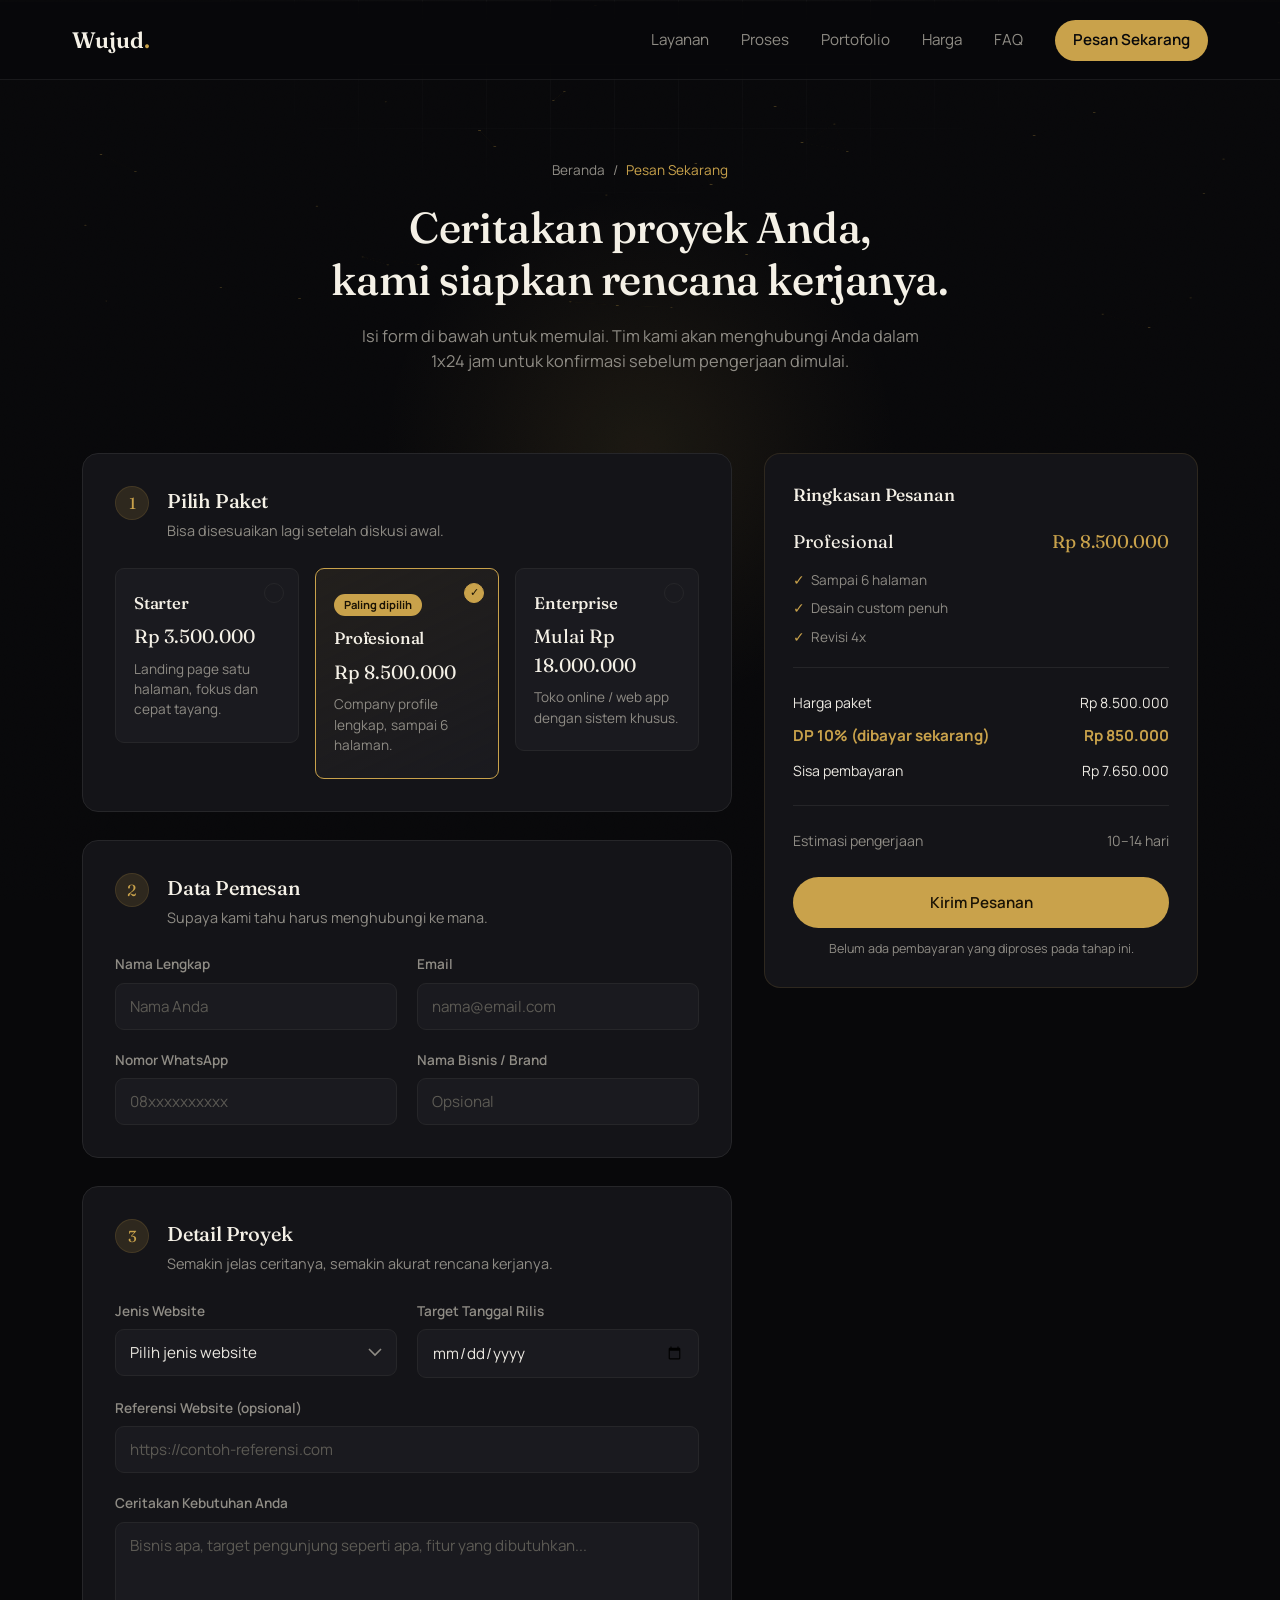
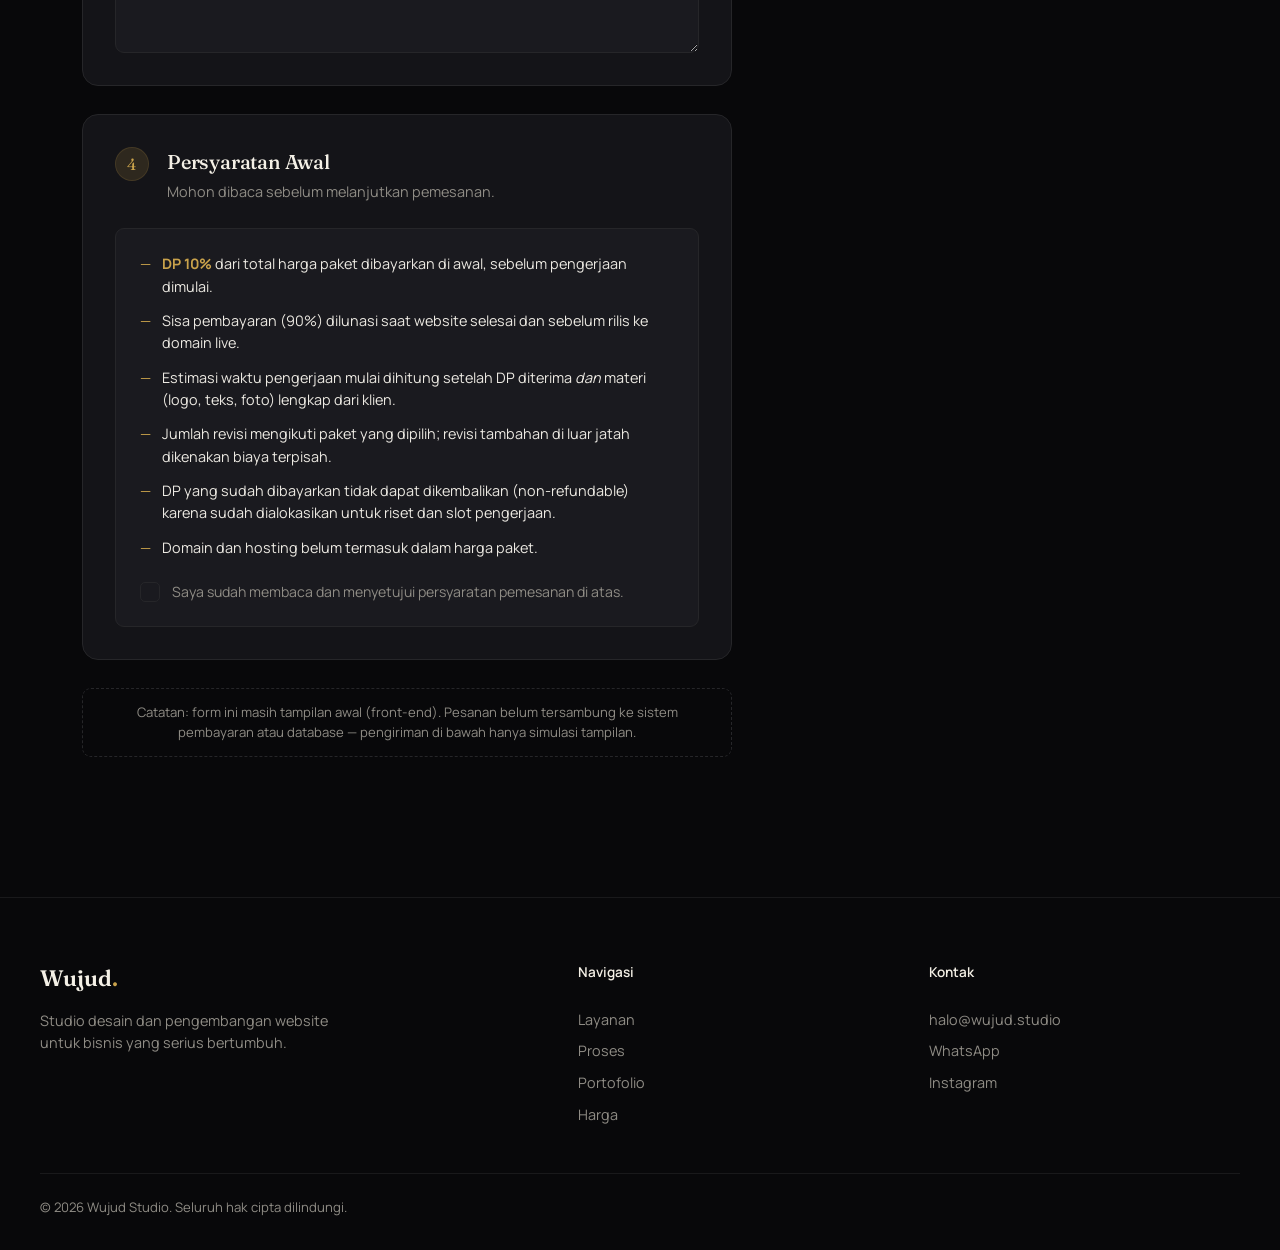
==== pesan.html @ db8a1443 "Add files via upload" ====
<!DOCTYPE html>
<html lang="id">
<head>
<meta charset="UTF-8">
<meta name="viewport" content="width=device-width, initial-scale=1.0">
<title>Pesan Sekarang — Wujud Studio</title>
<link rel="preconnect" href="https://fonts.googleapis.com">
<link rel="preconnect" href="https://fonts.gstatic.com" crossorigin>
<link href="https://fonts.googleapis.com/css2?family=Fraunces:opsz,wght@9..144,400;9..144,500;9..144,600;9..144,700&family=Manrope:wght@400;500;600;700;800&display=swap" rel="stylesheet">
<link rel="stylesheet" href="style2.css">
</head>
<body>

<canvas id="bgCanvas"></canvas>
<div class="cursor-glow" id="cursorGlow"></div>
<div class="noise-overlay"></div>
<div class="scroll-progress"><span id="scrollProgress"></span></div>

<header class="nav" id="nav">
  <div class="nav-inner">
    <a href="index.html" class="logo">Wujud<span class="logo-dot">.</span></a>
    <nav class="nav-links" id="navLinks">
      <a href="index.html#layanan">Layanan</a>
      <a href="index.html#proses">Proses</a>
      <a href="index.html#portofolio">Portofolio</a>
      <a href="index.html#harga">Harga</a>
      <a href="index.html#faq">FAQ</a>
      <a href="pesan.html" class="nav-cta">Pesan Sekarang</a>
    </nav>
    <button class="burger" id="burger" aria-label="Buka menu">
      <span></span><span></span><span></span>
    </button>
  </div>
</header>

<main id="top">

  <section class="order-hero">
    <div class="grid-overlay"></div>
    <div class="breadcrumb" data-reveal>
      <a href="index.html">Beranda</a><span>/</span><span>Pesan Sekarang</span>
    </div>
    <h1 class="order-title" data-reveal>Ceritakan proyek Anda,<br>kami siapkan rencana kerjanya.</h1>
    <p class="order-sub" data-reveal>Isi form di bawah untuk memulai. Tim kami akan menghubungi Anda dalam 1x24 jam untuk konfirmasi sebelum pengerjaan dimulai.</p>
  </section>

  <section class="order-section">
    <form class="order-layout" id="orderForm" novalidate>

      <div class="order-main">

        <!-- PILIH PAKET -->
        <div class="form-block" data-reveal>
          <div class="form-block-head">
            <span class="form-step">1</span>
            <div>
              <h2>Pilih Paket</h2>
              <p>Bisa disesuaikan lagi setelah diskusi awal.</p>
            </div>
          </div>

          <div class="package-select">
            <label class="package-option">
              <input type="radio" name="package" value="starter">
              <div class="package-card">
                <span class="package-check">✓</span>
                <h3>Starter</h3>
                <p class="package-price">Rp 3.500.000</p>
                <p class="package-desc">Landing page satu halaman, fokus dan cepat tayang.</p>
              </div>
            </label>

            <label class="package-option">
              <input type="radio" name="package" value="profesional" checked>
              <div class="package-card">
                <span class="package-badge">Paling dipilih</span>
                <span class="package-check">✓</span>
                <h3>Profesional</h3>
                <p class="package-price">Rp 8.500.000</p>
                <p class="package-desc">Company profile lengkap, sampai 6 halaman.</p>
              </div>
            </label>

            <label class="package-option">
              <input type="radio" name="package" value="enterprise">
              <div class="package-card">
                <span class="package-check">✓</span>
                <h3>Enterprise</h3>
                <p class="package-price">Mulai Rp 18.000.000</p>
                <p class="package-desc">Toko online / web app dengan sistem khusus.</p>
              </div>
            </label>
          </div>
        </div>

        <!-- DATA PEMESAN -->
        <div class="form-block" data-reveal>
          <div class="form-block-head">
            <span class="form-step">2</span>
            <div>
              <h2>Data Pemesan</h2>
              <p>Supaya kami tahu harus menghubungi ke mana.</p>
            </div>
          </div>

          <div class="field-grid">
            <div class="field">
              <label for="fullName">Nama Lengkap</label>
              <input type="text" id="fullName" name="fullName" placeholder="Nama Anda" required>
            </div>
            <div class="field">
              <label for="email">Email</label>
              <input type="email" id="email" name="email" placeholder="nama@email.com" required>
            </div>
            <div class="field">
              <label for="whatsapp">Nomor WhatsApp</label>
              <input type="tel" id="whatsapp" name="whatsapp" placeholder="08xxxxxxxxxx" required>
            </div>
            <div class="field">
              <label for="brand">Nama Bisnis / Brand</label>
              <input type="text" id="brand" name="brand" placeholder="Opsional">
            </div>
          </div>
        </div>

        <!-- DETAIL PROYEK -->
        <div class="form-block" data-reveal>
          <div class="form-block-head">
            <span class="form-step">3</span>
            <div>
              <h2>Detail Proyek</h2>
              <p>Semakin jelas ceritanya, semakin akurat rencana kerjanya.</p>
            </div>
          </div>

          <div class="field-grid">
            <div class="field">
              <label for="websiteType">Jenis Website</label>
              <select id="websiteType" name="websiteType" required>
                <option value="" disabled selected>Pilih jenis website</option>
                <option value="landing">Landing Page</option>
                <option value="company">Company Profile</option>
                <option value="ecommerce">Toko Online</option>
                <option value="webapp">Web App Custom</option>
              </select>
            </div>
            <div class="field">
              <label for="targetDate">Target Tanggal Rilis</label>
              <input type="date" id="targetDate" name="targetDate">
            </div>
            <div class="field field-full">
              <label for="reference">Referensi Website (opsional)</label>
              <input type="url" id="reference" name="reference" placeholder="https://contoh-referensi.com">
            </div>
            <div class="field field-full">
              <label for="description">Ceritakan Kebutuhan Anda</label>
              <textarea id="description" name="description" rows="5" placeholder="Bisnis apa, target pengunjung seperti apa, fitur yang dibutuhkan..." required></textarea>
            </div>
          </div>
        </div>

        <!-- PERSYARATAN AWAL -->
        <div class="form-block" data-reveal>
          <div class="form-block-head">
            <span class="form-step">4</span>
            <div>
              <h2>Persyaratan Awal</h2>
              <p>Mohon dibaca sebelum melanjutkan pemesanan.</p>
            </div>
          </div>

          <div class="terms-box">
            <ul class="terms-list">
              <li><strong>DP 10%</strong> dari total harga paket dibayarkan di awal, sebelum pengerjaan dimulai.</li>
              <li>Sisa pembayaran (90%) dilunasi saat website selesai dan sebelum rilis ke domain live.</li>
              <li>Estimasi waktu pengerjaan mulai dihitung setelah DP diterima <em>dan</em> materi (logo, teks, foto) lengkap dari klien.</li>
              <li>Jumlah revisi mengikuti paket yang dipilih; revisi tambahan di luar jatah dikenakan biaya terpisah.</li>
              <li>DP yang sudah dibayarkan tidak dapat dikembalikan (non-refundable) karena sudah dialokasikan untuk riset dan slot pengerjaan.</li>
              <li>Domain dan hosting belum termasuk dalam harga paket.</li>
            </ul>

            <label class="checkbox-row">
              <input type="checkbox" id="agreeTerms" name="agreeTerms" required>
              <span class="checkbox-box"><span class="checkbox-mark">✓</span></span>
              <span>Saya sudah membaca dan menyetujui persyaratan pemesanan di atas.</span>
            </label>
          </div>
        </div>

        <p class="form-disclaimer">Catatan: form ini masih tampilan awal (front-end). Pesanan belum tersambung ke sistem pembayaran atau database — pengiriman di bawah hanya simulasi tampilan.</p>

      </div>

      <!-- RINGKASAN PESANAN -->
      <aside class="order-summary" data-reveal>
        <div class="summary-card">
          <h3>Ringkasan Pesanan</h3>

          <div class="summary-package">
            <span class="summary-package-name" id="summaryName">Profesional</span>
            <span class="summary-package-price" id="summaryPrice">Rp 8.500.000</span>
          </div>

          <ul class="summary-includes" id="summaryIncludes">
            <li>Sampai 6 halaman</li>
            <li>Desain custom penuh</li>
            <li>Revisi 4x</li>
          </ul>

          <div class="summary-divider"></div>

          <div class="summary-row">
            <span>Harga paket</span>
            <span id="summaryBase">Rp 8.500.000</span>
          </div>
          <div class="summary-row highlight">
            <span>DP 10% (dibayar sekarang)</span>
            <span id="summaryDP">Rp 850.000</span>
          </div>
          <div class="summary-row">
            <span>Sisa pembayaran</span>
            <span id="summaryRemaining">Rp 7.650.000</span>
          </div>

          <div class="summary-divider"></div>

          <div class="summary-row muted">
            <span>Estimasi pengerjaan</span>
            <span id="summaryDays">10–14 hari</span>
          </div>

          <button type="submit" class="btn btn-glow btn-block" data-magnetic>
            <span class="btn-shine"></span>
            <span class="btn-label">Kirim Pesanan</span>
          </button>
          <p class="summary-note">Belum ada pembayaran yang diproses pada tahap ini.</p>
        </div>
      </aside>

    </form>

    <!-- KONFIRMASI (muncul setelah submit, front-end only) -->
    <div class="confirmation-panel" id="confirmationPanel" hidden>
      <div class="confirmation-icon">✓</div>
      <h2>Pesanan Tercatat (Simulasi)</h2>
      <p>Terima kasih, <span id="confName">-</span>. Detail pesanan paket <strong id="confPackage">-</strong> dengan DP <strong id="confDP">-</strong> sudah tampil sesuai isian Anda.</p>
      <p class="confirmation-disclaimer">Ini baru tampilan front-end — belum ada data yang benar-benar tersimpan atau pembayaran yang diproses. Langkah berikutnya adalah menyambungkan form ini ke sistem pembayaran dan database.</p>
      <button type="button" class="btn btn-ghost" id="resetOrder">Isi Pesanan Lain</button>
    </div>
  </section>

</main>

<footer class="footer">
  <div class="footer-inner">
    <div class="footer-brand">
      <a href="index.html" class="logo">Wujud<span class="logo-dot">.</span></a>
      <p>Studio desain dan pengembangan website untuk bisnis yang serius bertumbuh.</p>
    </div>
    <div class="footer-col">
      <h4>Navigasi</h4>
      <a href="index.html#layanan">Layanan</a>
      <a href="index.html#proses">Proses</a>
      <a href="index.html#portofolio">Portofolio</a>
      <a href="index.html#harga">Harga</a>
    </div>
    <div class="footer-col">
      <h4>Kontak</h4>
      <a href="mailto:halo@wujud.studio">halo@wujud.studio</a>
      <a href="https://wa.me/6281234567890">WhatsApp</a>
      <a href="#">Instagram</a>
    </div>
  </div>
  <div class="footer-bottom">
    <p>© 2026 Wujud Studio. Seluruh hak cipta dilindungi.</p>
  </div>
</footer>

<script src="script.js"></script>
</body>
</html>
---- style2.css ----
/* ===== TOKENS ===== */
:root{
  --bg: #08080a;
  --bg-alt: #0d0d10;
  --surface: #141418;
  --surface-2: #1a1a1f;
  --border: #262629;
  --border-soft: rgba(255,255,255,0.07);
  --text: #ece9e2;
  --text-muted: #8f8c85;
  --brass: #c9a24b;
  --brass-light: #f4e2b8;
  --brass-soft: rgba(201,162,75,0.14);
  --brass-glow: rgba(201,162,75,0.45);
  --ivory: #f4f0e6;
  --font-display: "Fraunces", serif;
  --font-body: "Manrope", sans-serif;
  --radius: 16px;
  --radius-sm: 9px;
  --ease: cubic-bezier(.22,1,.36,1);
}

*{box-sizing:border-box; margin:0; padding:0;}
html{scroll-behavior:smooth;}

body{
  background:var(--bg);
  color:var(--text);
  font-family:var(--font-body);
  line-height:1.5;
  -webkit-font-smoothing:antialiased;
  overflow-x:hidden;
  cursor:default;
}

@media (prefers-reduced-motion: reduce){
  html{scroll-behavior:auto;}
  *{animation-duration:0.01ms !important; animation-iteration-count:1 !important; transition-duration:0.01ms !important;}
}

a{color:inherit; text-decoration:none;}
ul{list-style:none;}
img{max-width:100%; display:block;}
button{font-family:inherit; background:none; border:none; color:inherit; cursor:pointer;}

/* ===== BACKGROUND LAYERS ===== */
#bgCanvas{
  position:fixed; inset:0; z-index:0; width:100%; height:100%; opacity:0.55;
}
.cursor-glow{
  position:fixed; top:0; left:0; width:520px; height:520px; z-index:1;
  border-radius:50%; pointer-events:none; will-change:transform;
  background:radial-gradient(circle, rgba(201,162,75,0.10) 0%, rgba(201,162,75,0.03) 45%, transparent 70%);
  transform:translate(-50%,-50%);
  mix-blend-mode:screen;
}
@media (hover:none){ .cursor-glow{display:none;} }

.noise-overlay{
  position:fixed; inset:0; pointer-events:none; z-index:2;
  background-image:url("data:image/svg+xml,%3Csvg xmlns='http://www.w3.org/2000/svg' width='120' height='120'%3E%3Cfilter id='n'%3E%3CfeTurbulence type='fractalNoise' baseFrequency='0.9' numOctaves='2' stitchTiles='stitch'/%3E%3C/filter%3E%3Crect width='100%25' height='100%25' filter='url(%23n)' opacity='0.035'/%3E%3C/svg%3E");
  mix-blend-mode:overlay;
}

.scroll-progress{
  position:fixed; top:0; left:0; right:0; height:2px; z-index:200; background:transparent;
}
.scroll-progress span{
  display:block; height:100%; width:0%;
  background:linear-gradient(90deg, var(--brass), var(--brass-light));
  transition:width .08s linear;
}

section{position:relative; z-index:3;}
h1,h2,h3{font-family:var(--font-display); font-weight:500; letter-spacing:-0.01em; color:var(--ivory);}
:focus-visible{outline:2px solid var(--brass); outline-offset:3px;}

.eyebrow{
  display:inline-block; font-size:0.82rem; color:var(--brass); font-weight:600;
  margin-bottom:14px; position:relative; padding-left:20px;
}
.eyebrow::before{
  content:''; position:absolute; left:0; top:50%; transform:translateY(-50%);
  width:12px; height:1px; background:var(--brass);
}

/* ===== NAV ===== */
.nav{
  position:fixed; top:2px; left:0; right:0; z-index:100;
  background:rgba(8,8,10,0.7);
  backdrop-filter:blur(16px);
  border-bottom:1px solid var(--border-soft);
  transition:box-shadow .3s var(--ease);
}
.nav-inner{
  max-width:1200px; margin:0 auto; padding:18px 32px;
  display:flex; align-items:center; justify-content:space-between;
}
.logo{font-family:var(--font-display); font-size:1.4rem; color:var(--ivory); font-weight:600;}
.logo-dot{color:var(--brass);}
.nav-links{display:flex; align-items:center; gap:32px; font-size:0.95rem;}
.nav-links a{color:var(--text-muted); transition:color .2s var(--ease); position:relative;}
.nav-links a:not(.nav-cta)::after{
  content:''; position:absolute; left:0; bottom:-4px; width:0; height:1px; background:var(--brass);
  transition:width .25s var(--ease);
}
.nav-links a:not(.nav-cta):hover::after{width:100%;}
.nav-links a:hover{color:var(--ivory);}
.nav-cta{
  color:var(--bg) !important; background:var(--brass); padding:9px 18px; border-radius:100px; font-weight:600;
  transition:transform .2s var(--ease), background .2s;
}
.nav-cta:hover{background:var(--ivory) !important; transform:translateY(-2px);}
.burger{display:none; flex-direction:column; gap:5px; padding:6px;}
.burger span{width:22px; height:2px; background:var(--ivory); border-radius:2px; transition:.25s var(--ease);}
.burger.is-open span:nth-child(1){transform:translateY(7px) rotate(45deg);}
.burger.is-open span:nth-child(2){opacity:0;}
.burger.is-open span:nth-child(3){transform:translateY(-7px) rotate(-45deg);}

/* ===== HERO ===== */
.hero{padding:172px 32px 100px; max-width:1280px; margin:0 auto; overflow:hidden;}
.aurora{
  position:absolute; border-radius:50%; filter:blur(90px); z-index:-1; pointer-events:none;
  animation:drift 18s ease-in-out infinite;
}
.aurora-1{
  width:460px; height:460px; background:radial-gradient(circle, rgba(201,162,75,0.22), transparent 70%);
  top:-140px; left:-80px;
}
.aurora-2{
  width:380px; height:380px; background:radial-gradient(circle, rgba(201,162,75,0.12), transparent 70%);
  top:60px; right:-100px; animation-delay:-9s;
}
@keyframes drift{
  0%,100%{transform:translate(0,0) scale(1);}
  50%{transform:translate(30px,-20px) scale(1.08);}
}
.grid-overlay{
  position:absolute; inset:0; z-index:-1; opacity:0.35;
  background-image:
    linear-gradient(to right, var(--border-soft) 1px, transparent 1px),
    linear-gradient(to bottom, var(--border-soft) 1px, transparent 1px);
  background-size:64px 64px;
  mask-image:radial-gradient(ellipse 70% 60% at 50% 0%, black 40%, transparent 90%);
}

.hero-grid{display:grid; grid-template-columns:1.05fr 0.95fr; gap:64px; align-items:center;}
[data-reveal]{opacity:0; transform:translateY(18px); animation:reveal .8s var(--ease) forwards;}
.hero-copy[data-reveal]{animation-delay:.05s;}
.hero-visual[data-reveal]{animation-delay:.25s;}
@keyframes reveal{to{opacity:1; transform:translateY(0);}}

.hero-kicker{
  display:inline-flex; align-items:center; gap:9px;
  color:var(--brass); font-size:0.9rem; font-weight:600; margin-bottom:22px;
  border:1px solid var(--brass-soft); background:var(--brass-soft);
  padding:7px 14px 7px 12px; border-radius:100px;
}
.pulse-dot{
  width:7px; height:7px; border-radius:50%; background:var(--brass); position:relative;
}
.pulse-dot::after{
  content:''; position:absolute; inset:-4px; border-radius:50%; border:1px solid var(--brass);
  animation:pulse 2s ease-out infinite;
}
@keyframes pulse{0%{transform:scale(0.6); opacity:1;} 100%{transform:scale(1.8); opacity:0;}}

.hero-title{font-size:clamp(2.3rem, 4.2vw, 3.7rem); line-height:1.12; max-width:14ch; margin-bottom:24px;}
.hero-sub{color:var(--text-muted); font-size:1.08rem; max-width:46ch; margin-bottom:36px;}
.hero-actions{display:flex; gap:16px; margin-bottom:56px; flex-wrap:wrap;}

.hero-stats{display:flex; gap:40px; flex-wrap:wrap;}
.stat{display:flex; flex-direction:column; gap:4px;}
.stat-num, .stat-num-decimal{font-family:var(--font-display); font-size:1.6rem; color:var(--ivory);}
.stat-suffix{font-family:var(--font-display); font-size:1.6rem; color:var(--ivory);}
.stat-label{font-size:0.85rem; color:var(--text-muted);}

/* ---- Buttons ---- */
.btn{
  display:inline-flex; align-items:center; justify-content:center; gap:8px;
  padding:14px 28px; border-radius:100px; font-weight:600; font-size:0.95rem;
  cursor:pointer; transition:transform .25s var(--ease), box-shadow .25s var(--ease);
  border:1px solid transparent; position:relative; overflow:hidden;
}
.btn-lg{padding:16px 34px; font-size:1rem;}

.btn-glow{color:#1a1305; background:var(--brass); isolation:isolate;}
.btn-glow::before{
  content:''; position:absolute; inset:-2px; z-index:-1; border-radius:inherit;
  background:conic-gradient(from 0deg, var(--brass), var(--brass-light), var(--brass), var(--brass-light), var(--brass));
  opacity:0; transition:opacity .3s var(--ease);
  animation:spin 3.5s linear infinite; animation-play-state:paused;
}
.btn-glow:hover{transform:translateY(-2px); box-shadow:0 14px 34px -8px var(--brass-glow);}
.btn-glow:hover::before{opacity:1; animation-play-state:running;}
@keyframes spin{to{transform:rotate(360deg);}}

.btn-shine{
  position:absolute; top:0; left:-60%; width:40%; height:100%;
  background:linear-gradient(115deg, transparent, rgba(255,255,255,0.55), transparent);
  transform:skewX(-20deg); transition:left .6s var(--ease);
}
.btn-glow:hover .btn-shine{left:130%;}
.btn-label{position:relative;}

.btn-ghost{color:var(--ivory); border-color:var(--border); background:rgba(255,255,255,0.02);}
.btn-ghost:hover{border-color:var(--brass); color:var(--brass); transform:translateY(-2px);}

.btn-outline{color:var(--ivory); border-color:var(--border); width:100%; margin-top:8px;}
.btn-outline:hover{border-color:var(--brass); color:var(--brass);}

/* ---- Hero visual ---- */
.hero-visual{position:relative; display:flex; justify-content:center; align-items:center; perspective:1200px;}
.browser-mock{
  width:100%; max-width:460px; background:var(--surface); border:1px solid var(--border);
  border-radius:var(--radius); overflow:hidden; position:relative;
  box-shadow:0 40px 80px -30px rgba(0,0,0,0.75);
  animation:float 6s ease-in-out infinite;
  transform-style:preserve-3d; transition:transform .15s ease-out;
}
.browser-glow{
  position:absolute; inset:-1px; z-index:-1; border-radius:inherit; opacity:0.6;
  background:linear-gradient(135deg, var(--brass-soft), transparent 40%, transparent 60%, var(--brass-soft));
}
@keyframes float{
  0%,100%{transform:translateY(0px) rotate(-1deg);}
  50%{transform:translateY(-14px) rotate(0.5deg);}
}
.browser-bar{display:flex; gap:6px; padding:12px 14px; border-bottom:1px solid var(--border);}
.browser-bar .dot{width:8px; height:8px; border-radius:50%; background:var(--border);}
.browser-body{padding:22px;}
.mock-nav{display:flex; justify-content:space-between; align-items:center; margin-bottom:26px;}
.mock-logo{width:32px; height:8px; border-radius:4px; background:var(--brass); opacity:0.7;}
.mock-menu{display:flex; gap:6px;}
.mock-menu span{width:14px; height:6px; border-radius:3px; background:var(--border);}
.mock-hero{margin-bottom:24px;}
.mock-line{height:10px; border-radius:4px; background:var(--surface-2); margin-bottom:10px;}
.mock-line.long{width:90%;}
.mock-line.short{width:55%; margin-bottom:18px;}
.mock-btn{width:100px; height:26px; border-radius:100px; background:var(--brass); opacity:0.85;}
.mock-cards{display:flex; gap:10px;}
.mock-card{flex:1; height:64px; border-radius:8px; background:var(--surface-2); border:1px solid var(--border);}

.floating-tag{
  position:absolute; background:var(--surface); border:1px solid var(--border);
  padding:9px 16px; border-radius:100px; font-size:0.82rem; color:var(--ivory);
  box-shadow:0 12px 24px -8px rgba(0,0,0,0.6);
  animation:float 6s ease-in-out infinite;
}
.tag-1{top:8%; right:-4%; animation-delay:-2s;}
.tag-2{bottom:10%; left:-6%; animation-delay:-4s;}

/* ===== MARQUEE TRUST ===== */
.trust{padding:40px 0; border-top:1px solid var(--border-soft); border-bottom:1px solid var(--border-soft); overflow:hidden;}
.trust-label{text-align:center; color:var(--text-muted); font-size:0.85rem; margin-bottom:22px;}
.marquee{
  width:100%; mask-image:linear-gradient(to right, transparent, black 10%, black 90%, transparent);
}
.marquee-track{
  display:flex; gap:56px; width:max-content; animation:scroll-left 26s linear infinite;
}
.marquee-track span{
  font-family:var(--font-display); color:var(--text-muted); font-size:1.15rem; white-space:nowrap;
}
@keyframes scroll-left{
  from{transform:translateX(0);}
  to{transform:translateX(-50%);}
}

/* ===== SECTION HEAD ===== */
.section-head{max-width:640px; margin:0 auto 56px; text-align:center;}
.section-head h2{font-size:clamp(1.7rem, 3vw, 2.3rem); line-height:1.25; margin-bottom:14px;}
.section-head p{color:var(--text-muted); font-size:1.02rem;}

/* ===== SERVICES ===== */
.services{padding:120px 32px; max-width:1200px; margin:0 auto;}
.service-grid{display:grid; grid-template-columns:repeat(4, 1fr); gap:20px; perspective:1000px;}
.service-card{
  position:relative; overflow:hidden; background:var(--surface); border:1px solid var(--border);
  border-radius:var(--radius); padding:28px 24px;
  transition:transform .25s ease-out, border-color .3s var(--ease);
  transform-style:preserve-3d; will-change:transform;
}
.card-border{
  position:absolute; inset:0; border-radius:inherit; padding:1px; opacity:0; pointer-events:none;
  background:linear-gradient(135deg, var(--brass), transparent 40%);
  -webkit-mask:linear-gradient(#000 0 0) content-box, linear-gradient(#000 0 0);
  -webkit-mask-composite:xor; mask-composite:exclude;
  transition:opacity .3s var(--ease);
}
.service-card:hover .card-border{opacity:1;}
.service-card::before{
  content:''; position:absolute; inset:0; opacity:0; transition:opacity .35s var(--ease);
  background:radial-gradient(240px circle at var(--x,50%) var(--y,0%), var(--brass-soft), transparent 70%);
  pointer-events:none;
}
.service-card:hover{border-color:var(--brass);}
.service-card:hover::before{opacity:1;}
.service-icon{
  width:44px; height:44px; border-radius:10px; background:var(--surface-2);
  display:flex; align-items:center; justify-content:center; color:var(--brass); margin-bottom:20px;
  transition:transform .3s var(--ease);
}
.service-card:hover .service-icon{transform:scale(1.08) rotate(-4deg);}
.service-icon svg{width:22px; height:22px;}
.service-card h3{font-size:1.15rem; margin-bottom:10px;}
.service-card p{color:var(--text-muted); font-size:0.92rem;}

/* ===== PROCESS ===== */
.process{padding:120px 32px; max-width:840px; margin:0 auto;}
.process-list{display:flex; flex-direction:column;}
.process-item{display:flex; gap:28px; padding:32px 0; border-top:1px solid var(--border-soft); transition:padding-left .3s var(--ease);}
.process-item:hover{padding-left:8px;}
.process-item:last-child{border-bottom:1px solid var(--border-soft);}
.process-num{font-family:var(--font-display); font-size:1.4rem; color:var(--brass); min-width:44px;}
.process-item h3{font-size:1.15rem; margin-bottom:8px;}
.process-item p{color:var(--text-muted); font-size:0.95rem; max-width:52ch;}

/* ===== PORTFOLIO ===== */
.portfolio{padding:120px 32px; max-width:1200px; margin:0 auto;}
.portfolio-grid{display:grid; grid-template-columns:repeat(3, 1fr); gap:20px; perspective:1000px;}
.portfolio-card{
  position:relative; height:340px; border-radius:var(--radius); overflow:hidden;
  border:1px solid var(--border); transform-style:preserve-3d; will-change:transform;
  transition:transform .25s ease-out, border-color .3s var(--ease);
}
.portfolio-card:hover{border-color:var(--brass);}
.pf-1{background:linear-gradient(155deg, #2b2418, #141418 70%);}
.pf-2{background:linear-gradient(155deg, #241c2b, #141418 70%);}
.pf-3{background:linear-gradient(155deg, #182420, #141418 70%);}
.pf-shine{
  position:absolute; inset:0; opacity:0; transition:opacity .4s var(--ease);
  background:radial-gradient(320px circle at var(--x,50%) var(--y,50%), rgba(255,255,255,0.08), transparent 60%);
}
.portfolio-card:hover .pf-shine{opacity:1;}
.pf-overlay{position:absolute; left:0; right:0; bottom:0; padding:24px; background:linear-gradient(to top, rgba(0,0,0,0.7), transparent);}
.pf-tag{display:inline-block; font-size:0.78rem; color:var(--brass); border:1px solid var(--brass); border-radius:100px; padding:4px 12px; margin-bottom:10px;}
.pf-overlay h3{font-size:1.3rem;}

/* ===== TESTIMONIAL CAROUSEL ===== */
.testimonial{padding:40px 32px 120px; max-width:760px; margin:0 auto;}
.testimonial-carousel{position:relative;}
.testimonial-track{position:relative; min-height:220px;}
.testimonial-card{
  position:absolute; inset:0; background:var(--surface); border:1px solid var(--border);
  border-radius:var(--radius); padding:44px; text-align:center;
  opacity:0; visibility:hidden; transform:translateY(10px);
  transition:opacity .5s var(--ease), transform .5s var(--ease), visibility 0s .5s;
}
.testimonial-card.is-active{
  position:relative; opacity:1; visibility:visible; transform:translateY(0);
  transition:opacity .5s var(--ease), transform .5s var(--ease);
}
.quote{font-family:var(--font-display); font-size:1.35rem; line-height:1.5; color:var(--ivory); margin-bottom:28px;}
.quote-author{display:flex; align-items:center; justify-content:center; gap:14px;}
.avatar{width:42px; height:42px; border-radius:50%;}
.author-name{font-weight:600; font-size:0.95rem;}
.author-role{color:var(--text-muted); font-size:0.85rem;}
.testimonial-dots{display:flex; justify-content:center; gap:10px; margin-top:24px;}
.dot-btn{width:8px; height:8px; border-radius:50%; background:var(--border); transition:all .3s var(--ease);}
.dot-btn.is-active{background:var(--brass); width:24px; border-radius:4px;}

/* ===== PRICING ===== */
.pricing{padding:120px 32px; max-width:1180px; margin:0 auto;}
.pricing-grid{display:grid; grid-template-columns:repeat(3, 1fr); gap:24px; align-items:start; perspective:1200px;}
.price-card{
  position:relative; background:var(--surface); border:1px solid var(--border);
  border-radius:var(--radius); padding:36px 30px; overflow:hidden;
  transition:transform .2s ease-out;
}
.price-card.featured{
  background:var(--surface-2); border-color:var(--brass);
  box-shadow:0 30px 60px -24px var(--brass-glow); transform:translateY(-10px);
}
.price-card .card-border{opacity:1;}
.price-badge{position:absolute; top:22px; right:-34px; background:var(--brass); color:#1a1305; font-size:0.75rem; font-weight:700; padding:5px 40px; transform:rotate(35deg);}
.price-card h3{font-size:1.2rem; margin-bottom:12px;}
.price{font-family:var(--font-display); font-size:1.8rem; color:var(--ivory); margin-bottom:10px;}
.price-desc{color:var(--text-muted); font-size:0.9rem; margin-bottom:22px; min-height:44px;}
.price-card ul{margin-bottom:8px; display:flex; flex-direction:column; gap:10px;}
.price-card li{font-size:0.9rem; color:var(--text); padding-left:22px; position:relative;}
.price-card li::before{content:'—'; position:absolute; left:0; color:var(--brass);}

/* ===== FAQ ===== */
.faq{padding:0 32px 120px; max-width:760px; margin:0 auto;}
.faq-list{display:flex; flex-direction:column; gap:12px;}
.faq-item{background:var(--surface); border:1px solid var(--border); border-radius:var(--radius-sm); overflow:hidden; transition:border-color .3s var(--ease);}
.faq-item.is-open{border-color:var(--brass);}
.faq-question{
  width:100%; display:flex; justify-content:space-between; align-items:center;
  padding:20px 22px; font-size:0.98rem; font-weight:600; color:var(--ivory); text-align:left;
}
.faq-icon{
  font-family:var(--font-display); font-size:1.3rem; color:var(--brass); transition:transform .3s var(--ease);
  flex-shrink:0; margin-left:16px;
}
.faq-item.is-open .faq-icon{transform:rotate(45deg);}
.faq-answer{max-height:0; overflow:hidden; transition:max-height .35s var(--ease);}
.faq-answer p{padding:0 22px 20px; color:var(--text-muted); font-size:0.92rem; max-width:60ch;}

/* ===== CTA BAND ===== */
.cta-band{
  position:relative; margin:0 32px 100px; padding:80px 40px; text-align:center;
  background:var(--surface); border:1px solid var(--border); border-radius:24px; overflow:hidden;
}
.cta-glow{
  position:absolute; inset:0; z-index:0;
  background:radial-gradient(circle at 50% 0%, rgba(201,162,75,0.18), transparent 60%);
}
.cta-inner{position:relative; z-index:1;}
.cta-inner h2{font-size:clamp(1.8rem, 3.4vw, 2.5rem); margin-bottom:14px;}
.cta-inner p{color:var(--text-muted); margin-bottom:32px;}

/* ===== FOOTER ===== */
.footer{border-top:1px solid var(--border-soft); padding:64px 32px 32px;}
.footer-inner{max-width:1200px; margin:0 auto 48px; display:grid; grid-template-columns:1.6fr 1fr 1fr; gap:40px;}
.footer-brand p{color:var(--text-muted); font-size:0.9rem; margin-top:14px; max-width:32ch;}
.footer-col h4{font-size:0.85rem; color:var(--ivory); margin-bottom:16px; font-weight:600;}
.footer-col{display:flex; flex-direction:column; gap:10px;}
.footer-col a{color:var(--text-muted); font-size:0.9rem; transition:color .2s;}
.footer-col a:hover{color:var(--brass);}
.footer-bottom{max-width:1200px; margin:0 auto; padding-top:24px; border-top:1px solid var(--border-soft); color:var(--text-muted); font-size:0.82rem;}

/* ===== RESPONSIVE ===== */
@media (max-width: 980px){
  .hero-grid{grid-template-columns:1fr; gap:56px;}
  .hero{padding-top:140px;}
  .service-grid{grid-template-columns:repeat(2, 1fr);}
  .portfolio-grid{grid-template-columns:1fr;}
  .pricing-grid{grid-template-columns:1fr; max-width:420px; margin-inline:auto;}
  .price-card.featured{transform:none;}
  .footer-inner{grid-template-columns:1fr 1fr;}
}

@media (max-width: 680px){
  .nav-links{
    position:fixed; top:64px; left:0; right:0; bottom:0;
    background:var(--bg-alt); flex-direction:column; justify-content:flex-start;
    padding:40px 32px; gap:24px; transform:translateX(100%); transition:transform .3s var(--ease);
  }
  .nav-links.open{transform:translateX(0);}
  .burger{display:flex;}
  .service-grid{grid-template-columns:1fr;}
  .hero-stats{gap:28px;}
  .footer-inner{grid-template-columns:1fr; gap:32px;}
  .tag-1, .tag-2{display:none;}
  .cursor-glow{display:none;}
}

/* ================= ORDER / PESAN PAGE ================= */
.order-hero{max-width:820px; margin:0 auto; padding:160px 32px 60px; text-align:center;}
.breadcrumb{
  display:flex; justify-content:center; gap:8px; font-size:0.85rem; color:var(--text-muted); margin-bottom:22px;
}
.breadcrumb a{color:var(--text-muted); transition:color .2s;}
.breadcrumb a:hover{color:var(--brass);}
.breadcrumb span:last-child{color:var(--brass);}
.order-title{font-size:clamp(1.9rem, 3.6vw, 2.7rem); line-height:1.2; margin-bottom:18px;}
.order-sub{color:var(--text-muted); font-size:1.02rem; max-width:56ch; margin:0 auto;}

.order-section{padding:20px 32px 140px; max-width:1180px; margin:0 auto;}
.order-layout{display:grid; grid-template-columns:1.5fr 1fr; gap:32px; align-items:start;}
.order-main{display:flex; flex-direction:column; gap:28px;}

.form-block{
  background:var(--surface); border:1px solid var(--border); border-radius:var(--radius);
  padding:32px;
}
.form-block-head{display:flex; gap:18px; margin-bottom:26px;}
.form-step{
  flex-shrink:0; width:34px; height:34px; border-radius:50%; background:var(--brass-soft);
  border:1px solid var(--brass-soft); color:var(--brass); font-family:var(--font-display);
  display:flex; align-items:center; justify-content:center; font-size:1rem;
}
.form-block-head h2{font-size:1.25rem; margin-bottom:4px;}
.form-block-head p{color:var(--text-muted); font-size:0.9rem;}

/* Package select */
.package-select{display:grid; grid-template-columns:repeat(3, 1fr); gap:16px;}
.package-option{position:relative; cursor:pointer;}
.package-option input{position:absolute; opacity:0; width:0; height:0;}
.package-card{
  position:relative; background:var(--surface-2); border:1px solid var(--border); border-radius:var(--radius-sm);
  padding:22px 18px; transition:border-color .25s var(--ease), transform .2s var(--ease), background .25s var(--ease);
}
.package-option:hover .package-card{transform:translateY(-2px); border-color:var(--brass-soft);}
.package-option input:checked + .package-card{
  border-color:var(--brass); background:linear-gradient(155deg, rgba(201,162,75,0.08), var(--surface-2));
}
.package-check{
  position:absolute; top:14px; right:14px; width:20px; height:20px; border-radius:50%;
  border:1px solid var(--border); display:flex; align-items:center; justify-content:center;
  font-size:0.7rem; color:transparent; transition:all .2s var(--ease);
}
.package-option input:checked + .package-card .package-check{
  background:var(--brass); border-color:var(--brass); color:#1a1305;
}
.package-badge{
  display:inline-block; font-size:0.7rem; font-weight:700; color:#1a1305; background:var(--brass);
  padding:3px 10px; border-radius:100px; margin-bottom:10px;
}
.package-card h3{font-size:1.05rem; margin-bottom:6px;}
.package-price{font-family:var(--font-display); color:var(--ivory); font-size:1.2rem; margin-bottom:8px;}
.package-desc{color:var(--text-muted); font-size:0.85rem;}

/* Fields */
.field-grid{display:grid; grid-template-columns:1fr 1fr; gap:20px;}
.field-full{grid-column:1 / -1;}
.field{display:flex; flex-direction:column; gap:8px;}
.field label{font-size:0.85rem; color:var(--text-muted); font-weight:600;}
.field input, .field select, .field textarea{
  background:var(--surface-2); border:1px solid var(--border); border-radius:var(--radius-sm);
  padding:12px 14px; color:var(--text); font-family:var(--font-body); font-size:0.95rem;
  transition:border-color .2s var(--ease), box-shadow .2s var(--ease);
}
.field input::placeholder, .field textarea::placeholder{color:#5c5a54;}
.field input:focus, .field select:focus, .field textarea:focus{
  outline:none; border-color:var(--brass); box-shadow:0 0 0 3px var(--brass-soft);
}
.field textarea{resize:vertical; min-height:110px;}
.field select{appearance:none; background-image:url("data:image/svg+xml,%3Csvg xmlns='http://www.w3.org/2000/svg' width='14' height='9'%3E%3Cpath d='M1 1l6 6 6-6' stroke='%238f8c85' stroke-width='1.6' fill='none'/%3E%3C/svg%3E"); background-repeat:no-repeat; background-position:right 14px center;}

/* Terms box */
.terms-box{background:var(--surface-2); border:1px solid var(--border); border-radius:var(--radius-sm); padding:24px;}
.terms-list{display:flex; flex-direction:column; gap:12px; margin-bottom:22px;}
.terms-list li{
  font-size:0.9rem; color:var(--text); padding-left:22px; position:relative; line-height:1.55;
}
.terms-list li::before{content:'—'; position:absolute; left:0; color:var(--brass);}
.terms-list strong{color:var(--brass);}

.checkbox-row{display:flex; align-items:flex-start; gap:12px; cursor:pointer; font-size:0.88rem; color:var(--text-muted);}
.checkbox-row input{position:absolute; opacity:0; width:0; height:0;}
.checkbox-box{
  flex-shrink:0; width:20px; height:20px; margin-top:1px; border-radius:5px; border:1px solid var(--border);
  display:flex; align-items:center; justify-content:center; transition:all .2s var(--ease);
}
.checkbox-mark{opacity:0; color:#1a1305; font-size:0.72rem; transition:opacity .15s;}
.checkbox-row input:checked + .checkbox-box{background:var(--brass); border-color:var(--brass);}
.checkbox-row input:checked + .checkbox-box .checkbox-mark{opacity:1;}
.checkbox-row input:focus-visible + .checkbox-box{outline:2px solid var(--brass); outline-offset:2px;}

.form-disclaimer{
  font-size:0.82rem; color:var(--text-muted); text-align:center; border:1px dashed var(--border);
  border-radius:var(--radius-sm); padding:14px 18px;
}

/* Summary sidebar */
.order-summary{position:sticky; top:100px;}
.summary-card{background:var(--surface); border:1px solid var(--brass-soft); border-radius:var(--radius); padding:28px;}
.summary-card h3{font-size:1.1rem; margin-bottom:20px;}
.summary-package{display:flex; justify-content:space-between; align-items:baseline; margin-bottom:14px;}
.summary-package-name{font-family:var(--font-display); font-size:1.15rem; color:var(--ivory);}
.summary-package-price{font-family:var(--font-display); font-size:1.15rem; color:var(--brass);}
.summary-includes{display:flex; flex-direction:column; gap:8px; margin-bottom:20px;}
.summary-includes li{font-size:0.85rem; color:var(--text-muted); padding-left:18px; position:relative;}
.summary-includes li::before{content:'✓'; position:absolute; left:0; color:var(--brass);}
.summary-divider{height:1px; background:var(--border-soft); margin:18px 0;}
.summary-row{display:flex; justify-content:space-between; font-size:0.88rem; color:var(--text); padding:6px 0;}
.summary-row.muted{color:var(--text-muted);}
.summary-row.highlight{color:var(--brass); font-weight:700; font-size:0.95rem;}
.btn-block{width:100%; margin-top:20px;}
.summary-note{text-align:center; font-size:0.78rem; color:var(--text-muted); margin-top:12px;}

/* Confirmation panel */
.confirmation-panel{
  max-width:520px; margin:0 auto; text-align:center; background:var(--surface);
  border:1px solid var(--brass); border-radius:var(--radius); padding:52px 40px;
}
.confirmation-icon{
  width:56px; height:56px; border-radius:50%; background:var(--brass-soft); color:var(--brass);
  display:flex; align-items:center; justify-content:center; font-size:1.4rem; margin:0 auto 20px;
  border:1px solid var(--brass);
}
.confirmation-panel h2{font-size:1.5rem; margin-bottom:14px;}
.confirmation-panel p{color:var(--text-muted); font-size:0.95rem; margin-bottom:14px;}
.confirmation-panel strong{color:var(--ivory);}
.confirmation-disclaimer{
  font-size:0.82rem; border:1px dashed var(--border); border-radius:var(--radius-sm); padding:14px 18px; margin-bottom:24px;
}

@media (max-width: 900px){
  .order-layout{grid-template-columns:1fr;}
  .order-summary{position:static;}
  .package-select{grid-template-columns:1fr;}
  .field-grid{grid-template-columns:1fr;}
}
/* ===== TOKENS ===== */
:root{
  --bg: #08080a;
  --bg-alt: #0d0d10;
  --surface: #141418;
  --surface-2: #1a1a1f;
  --border: #262629;
  --border-soft: rgba(255,255,255,0.07);
  --text: #ece9e2;
  --text-muted: #8f8c85;
  --brass: #c9a24b;
  --brass-light: #f4e2b8;
  --brass-soft: rgba(201,162,75,0.14);
  --brass-glow: rgba(201,162,75,0.45);
  --ivory: #f4f0e6;
  --font-display: "Fraunces", serif;
  --font-body: "Manrope", sans-serif;
  --radius: 16px;
  --radius-sm: 9px;
  --ease: cubic-bezier(.22,1,.36,1);
}

*{box-sizing:border-box; margin:0; padding:0;}
html{scroll-behavior:smooth;}

body{
  background:var(--bg);
  color:var(--text);
  font-family:var(--font-body);
  line-height:1.5;
  -webkit-font-smoothing:antialiased;
  overflow-x:hidden;
  cursor:default;
}

@media (prefers-reduced-motion: reduce){
  html{scroll-behavior:auto;}
  *{animation-duration:0.01ms !important; animation-iteration-count:1 !important; transition-duration:0.01ms !important;}
}

a{color:inherit; text-decoration:none;}
ul{list-style:none;}
img{max-width:100%; display:block;}
button{font-family:inherit; background:none; border:none; color:inherit; cursor:pointer;}

/* ===== BACKGROUND LAYERS ===== */
#bgCanvas{
  position:fixed; inset:0; z-index:0; width:100%; height:100%; opacity:0.55;
}
.cursor-glow{
  position:fixed; top:0; left:0; width:520px; height:520px; z-index:1;
  border-radius:50%; pointer-events:none; will-change:transform;
  background:radial-gradient(circle, rgba(201,162,75,0.10) 0%, rgba(201,162,75,0.03) 45%, transparent 70%);
  transform:translate(-50%,-50%);
  mix-blend-mode:screen;
}
@media (hover:none){ .cursor-glow{display:none;} }

.noise-overlay{
  position:fixed; inset:0; pointer-events:none; z-index:2;
  background-image:url("data:image/svg+xml,%3Csvg xmlns='http://www.w3.org/2000/svg' width='120' height='120'%3E%3Cfilter id='n'%3E%3CfeTurbulence type='fractalNoise' baseFrequency='0.9' numOctaves='2' stitchTiles='stitch'/%3E%3C/filter%3E%3Crect width='100%25' height='100%25' filter='url(%23n)' opacity='0.035'/%3E%3C/svg%3E");
  mix-blend-mode:overlay;
}

.scroll-progress{
  position:fixed; top:0; left:0; right:0; height:2px; z-index:200; background:transparent;
}
.scroll-progress span{
  display:block; height:100%; width:0%;
  background:linear-gradient(90deg, var(--brass), var(--brass-light));
  transition:width .08s linear;
}

section{position:relative; z-index:3;}
h1,h2,h3{font-family:var(--font-display); font-weight:500; letter-spacing:-0.01em; color:var(--ivory);}
:focus-visible{outline:2px solid var(--brass); outline-offset:3px;}

.eyebrow{
  display:inline-block; font-size:0.82rem; color:var(--brass); font-weight:600;
  margin-bottom:14px; position:relative; padding-left:20px;
}
.eyebrow::before{
  content:''; position:absolute; left:0; top:50%; transform:translateY(-50%);
  width:12px; height:1px; background:var(--brass);
}

/* ===== NAV ===== */
.nav{
  position:fixed; top:2px; left:0; right:0; z-index:100;
  background:rgba(8,8,10,0.7);
  backdrop-filter:blur(16px);
  border-bottom:1px solid var(--border-soft);
  transition:box-shadow .3s var(--ease);
}
.nav-inner{
  max-width:1200px; margin:0 auto; padding:18px 32px;
  display:flex; align-items:center; justify-content:space-between;
}
.logo{font-family:var(--font-display); font-size:1.4rem; color:var(--ivory); font-weight:600;}
.logo-dot{color:var(--brass);}
.nav-links{display:flex; align-items:center; gap:32px; font-size:0.95rem;}
.nav-links a{color:var(--text-muted); transition:color .2s var(--ease); position:relative;}
.nav-links a:not(.nav-cta)::after{
  content:''; position:absolute; left:0; bottom:-4px; width:0; height:1px; background:var(--brass);
  transition:width .25s var(--ease);
}
.nav-links a:not(.nav-cta):hover::after{width:100%;}
.nav-links a:hover{color:var(--ivory);}
.nav-cta{
  color:var(--bg) !important; background:var(--brass); padding:9px 18px; border-radius:100px; font-weight:600;
  transition:transform .2s var(--ease), background .2s;
}
.nav-cta:hover{background:var(--ivory) !important; transform:translateY(-2px);}
.burger{display:none; flex-direction:column; gap:5px; padding:6px;}
.burger span{width:22px; height:2px; background:var(--ivory); border-radius:2px; transition:.25s var(--ease);}
.burger.is-open span:nth-child(1){transform:translateY(7px) rotate(45deg);}
.burger.is-open span:nth-child(2){opacity:0;}
.burger.is-open span:nth-child(3){transform:translateY(-7px) rotate(-45deg);}

/* ===== HERO ===== */
.hero{padding:172px 32px 100px; max-width:1280px; margin:0 auto; overflow:hidden;}
.aurora{
  position:absolute; border-radius:50%; filter:blur(90px); z-index:-1; pointer-events:none;
  animation:drift 18s ease-in-out infinite;
}
.aurora-1{
  width:460px; height:460px; background:radial-gradient(circle, rgba(201,162,75,0.22), transparent 70%);
  top:-140px; left:-80px;
}
.aurora-2{
  width:380px; height:380px; background:radial-gradient(circle, rgba(201,162,75,0.12), transparent 70%);
  top:60px; right:-100px; animation-delay:-9s;
}
@keyframes drift{
  0%,100%{transform:translate(0,0) scale(1);}
  50%{transform:translate(30px,-20px) scale(1.08);}
}
.grid-overlay{
  position:absolute; inset:0; z-index:-1; opacity:0.35;
  background-image:
    linear-gradient(to right, var(--border-soft) 1px, transparent 1px),
    linear-gradient(to bottom, var(--border-soft) 1px, transparent 1px);
  background-size:64px 64px;
  mask-image:radial-gradient(ellipse 70% 60% at 50% 0%, black 40%, transparent 90%);
}

.hero-grid{display:grid; grid-template-columns:1.05fr 0.95fr; gap:64px; align-items:center;}
[data-reveal]{opacity:0; transform:translateY(18px); animation:reveal .8s var(--ease) forwards;}
.hero-copy[data-reveal]{animation-delay:.05s;}
.hero-visual[data-reveal]{animation-delay:.25s;}
@keyframes reveal{to{opacity:1; transform:translateY(0);}}

.hero-kicker{
  display:inline-flex; align-items:center; gap:9px;
  color:var(--brass); font-size:0.9rem; font-weight:600; margin-bottom:22px;
  border:1px solid var(--brass-soft); background:var(--brass-soft);
  padding:7px 14px 7px 12px; border-radius:100px;
}
.pulse-dot{
  width:7px; height:7px; border-radius:50%; background:var(--brass); position:relative;
}
.pulse-dot::after{
  content:''; position:absolute; inset:-4px; border-radius:50%; border:1px solid var(--brass);
  animation:pulse 2s ease-out infinite;
}
@keyframes pulse{0%{transform:scale(0.6); opacity:1;} 100%{transform:scale(1.8); opacity:0;}}

.hero-title{font-size:clamp(2.3rem, 4.2vw, 3.7rem); line-height:1.12; max-width:14ch; margin-bottom:24px;}
.hero-sub{color:var(--text-muted); font-size:1.08rem; max-width:46ch; margin-bottom:36px;}
.hero-actions{display:flex; gap:16px; margin-bottom:56px; flex-wrap:wrap;}

.hero-stats{display:flex; gap:40px; flex-wrap:wrap;}
.stat{display:flex; flex-direction:column; gap:4px;}
.stat-num, .stat-num-decimal{font-family:var(--font-display); font-size:1.6rem; color:var(--ivory);}
.stat-suffix{font-family:var(--font-display); font-size:1.6rem; color:var(--ivory);}
.stat-label{font-size:0.85rem; color:var(--text-muted);}

/* ---- Buttons ---- */
.btn{
  display:inline-flex; align-items:center; justify-content:center; gap:8px;
  padding:14px 28px; border-radius:100px; font-weight:600; font-size:0.95rem;
  cursor:pointer; transition:transform .25s var(--ease), box-shadow .25s var(--ease);
  border:1px solid transparent; position:relative; overflow:hidden;
}
.btn-lg{padding:16px 34px; font-size:1rem;}

.btn-glow{color:#1a1305; background:var(--brass); isolation:isolate;}
.btn-glow::before{
  content:''; position:absolute; inset:-2px; z-index:-1; border-radius:inherit;
  background:conic-gradient(from 0deg, var(--brass), var(--brass-light), var(--brass), var(--brass-light), var(--brass));
  opacity:0; transition:opacity .3s var(--ease);
  animation:spin 3.5s linear infinite; animation-play-state:paused;
}
.btn-glow:hover{transform:translateY(-2px); box-shadow:0 14px 34px -8px var(--brass-glow);}
.btn-glow:hover::before{opacity:1; animation-play-state:running;}
@keyframes spin{to{transform:rotate(360deg);}}

.btn-shine{
  position:absolute; top:0; left:-60%; width:40%; height:100%;
  background:linear-gradient(115deg, transparent, rgba(255,255,255,0.55), transparent);
  transform:skewX(-20deg); transition:left .6s var(--ease);
}
.btn-glow:hover .btn-shine{left:130%;}
.btn-label{position:relative;}

.btn-ghost{color:var(--ivory); border-color:var(--border); background:rgba(255,255,255,0.02);}
.btn-ghost:hover{border-color:var(--brass); color:var(--brass); transform:translateY(-2px);}

.btn-outline{color:var(--ivory); border-color:var(--border); width:100%; margin-top:8px;}
.btn-outline:hover{border-color:var(--brass); color:var(--brass);}

/* ---- Hero visual ---- */
.hero-visual{position:relative; display:flex; justify-content:center; align-items:center; perspective:1200px;}
.browser-mock{
  width:100%; max-width:460px; background:var(--surface); border:1px solid var(--border);
  border-radius:var(--radius); overflow:hidden; position:relative;
  box-shadow:0 40px 80px -30px rgba(0,0,0,0.75);
  animation:float 6s ease-in-out infinite;
  transform-style:preserve-3d; transition:transform .15s ease-out;
}
.browser-glow{
  position:absolute; inset:-1px; z-index:-1; border-radius:inherit; opacity:0.6;
  background:linear-gradient(135deg, var(--brass-soft), transparent 40%, transparent 60%, var(--brass-soft));
}
@keyframes float{
  0%,100%{transform:translateY(0px) rotate(-1deg);}
  50%{transform:translateY(-14px) rotate(0.5deg);}
}
.browser-bar{display:flex; gap:6px; padding:12px 14px; border-bottom:1px solid var(--border);}
.browser-bar .dot{width:8px; height:8px; border-radius:50%; background:var(--border);}
.browser-body{padding:22px;}
.mock-nav{display:flex; justify-content:space-between; align-items:center; margin-bottom:26px;}
.mock-logo{width:32px; height:8px; border-radius:4px; background:var(--brass); opacity:0.7;}
.mock-menu{display:flex; gap:6px;}
.mock-menu span{width:14px; height:6px; border-radius:3px; background:var(--border);}
.mock-hero{margin-bottom:24px;}
.mock-line{height:10px; border-radius:4px; background:var(--surface-2); margin-bottom:10px;}
.mock-line.long{width:90%;}
.mock-line.short{width:55%; margin-bottom:18px;}
.mock-btn{width:100px; height:26px; border-radius:100px; background:var(--brass); opacity:0.85;}
.mock-cards{display:flex; gap:10px;}
.mock-card{flex:1; height:64px; border-radius:8px; background:var(--surface-2); border:1px solid var(--border);}

.floating-tag{
  position:absolute; background:var(--surface); border:1px solid var(--border);
  padding:9px 16px; border-radius:100px; font-size:0.82rem; color:var(--ivory);
  box-shadow:0 12px 24px -8px rgba(0,0,0,0.6);
  animation:float 6s ease-in-out infinite;
}
.tag-1{top:8%; right:-4%; animation-delay:-2s;}
.tag-2{bottom:10%; left:-6%; animation-delay:-4s;}

/* ===== MARQUEE TRUST ===== */
.trust{padding:40px 0; border-top:1px solid var(--border-soft); border-bottom:1px solid var(--border-soft); overflow:hidden;}
.trust-label{text-align:center; color:var(--text-muted); font-size:0.85rem; margin-bottom:22px;}
.marquee{
  width:100%; mask-image:linear-gradient(to right, transparent, black 10%, black 90%, transparent);
}
.marquee-track{
  display:flex; gap:56px; width:max-content; animation:scroll-left 26s linear infinite;
}
.marquee-track span{
  font-family:var(--font-display); color:var(--text-muted); font-size:1.15rem; white-space:nowrap;
}
@keyframes scroll-left{
  from{transform:translateX(0);}
  to{transform:translateX(-50%);}
}

/* ===== SECTION HEAD ===== */
.section-head{max-width:640px; margin:0 auto 56px; text-align:center;}
.section-head h2{font-size:clamp(1.7rem, 3vw, 2.3rem); line-height:1.25; margin-bottom:14px;}
.section-head p{color:var(--text-muted); font-size:1.02rem;}

/* ===== SERVICES ===== */
.services{padding:120px 32px; max-width:1200px; margin:0 auto;}
.service-grid{display:grid; grid-template-columns:repeat(4, 1fr); gap:20px; perspective:1000px;}
.service-card{
  position:relative; overflow:hidden; background:var(--surface); border:1px solid var(--border);
  border-radius:var(--radius); padding:28px 24px;
  transition:transform .25s ease-out, border-color .3s var(--ease);
  transform-style:preserve-3d; will-change:transform;
}
.card-border{
  position:absolute; inset:0; border-radius:inherit; padding:1px; opacity:0; pointer-events:none;
  background:linear-gradient(135deg, var(--brass), transparent 40%);
  -webkit-mask:linear-gradient(#000 0 0) content-box, linear-gradient(#000 0 0);
  -webkit-mask-composite:xor; mask-composite:exclude;
  transition:opacity .3s var(--ease);
}
.service-card:hover .card-border{opacity:1;}
.service-card::before{
  content:''; position:absolute; inset:0; opacity:0; transition:opacity .35s var(--ease);
  background:radial-gradient(240px circle at var(--x,50%) var(--y,0%), var(--brass-soft), transparent 70%);
  pointer-events:none;
}
.service-card:hover{border-color:var(--brass);}
.service-card:hover::before{opacity:1;}
.service-icon{
  width:44px; height:44px; border-radius:10px; background:var(--surface-2);
  display:flex; align-items:center; justify-content:center; color:var(--brass); margin-bottom:20px;
  transition:transform .3s var(--ease);
}
.service-card:hover .service-icon{transform:scale(1.08) rotate(-4deg);}
.service-icon svg{width:22px; height:22px;}
.service-card h3{font-size:1.15rem; margin-bottom:10px;}
.service-card p{color:var(--text-muted); font-size:0.92rem;}

/* ===== PROCESS ===== */
.process{padding:120px 32px; max-width:840px; margin:0 auto;}
.process-list{display:flex; flex-direction:column;}
.process-item{display:flex; gap:28px; padding:32px 0; border-top:1px solid var(--border-soft); transition:padding-left .3s var(--ease);}
.process-item:hover{padding-left:8px;}
.process-item:last-child{border-bottom:1px solid var(--border-soft);}
.process-num{font-family:var(--font-display); font-size:1.4rem; color:var(--brass); min-width:44px;}
.process-item h3{font-size:1.15rem; margin-bottom:8px;}
.process-item p{color:var(--text-muted); font-size:0.95rem; max-width:52ch;}

/* ===== PORTFOLIO ===== */
.portfolio{padding:120px 32px; max-width:1200px; margin:0 auto;}
.portfolio-grid{display:grid; grid-template-columns:repeat(3, 1fr); gap:20px; perspective:1000px;}
.portfolio-card{
  position:relative; height:340px; border-radius:var(--radius); overflow:hidden;
  border:1px solid var(--border); transform-style:preserve-3d; will-change:transform;
  transition:transform .25s ease-out, border-color .3s var(--ease);
}
.portfolio-card:hover{border-color:var(--brass);}
.pf-1{background:linear-gradient(155deg, #2b2418, #141418 70%);}
.pf-2{background:linear-gradient(155deg, #241c2b, #141418 70%);}
.pf-3{background:linear-gradient(155deg, #182420, #141418 70%);}
.pf-shine{
  position:absolute; inset:0; opacity:0; transition:opacity .4s var(--ease);
  background:radial-gradient(320px circle at var(--x,50%) var(--y,50%), rgba(255,255,255,0.08), transparent 60%);
}
.portfolio-card:hover .pf-shine{opacity:1;}
.pf-overlay{position:absolute; left:0; right:0; bottom:0; padding:24px; background:linear-gradient(to top, rgba(0,0,0,0.7), transparent);}
.pf-tag{display:inline-block; font-size:0.78rem; color:var(--brass); border:1px solid var(--brass); border-radius:100px; padding:4px 12px; margin-bottom:10px;}
.pf-overlay h3{font-size:1.3rem;}

/* ===== TESTIMONIAL CAROUSEL ===== */
.testimonial{padding:40px 32px 120px; max-width:760px; margin:0 auto;}
.testimonial-carousel{position:relative;}
.testimonial-track{position:relative; min-height:220px;}
.testimonial-card{
  position:absolute; inset:0; background:var(--surface); border:1px solid var(--border);
  border-radius:var(--radius); padding:44px; text-align:center;
  opacity:0; visibility:hidden; transform:translateY(10px);
  transition:opacity .5s var(--ease), transform .5s var(--ease), visibility 0s .5s;
}
.testimonial-card.is-active{
  position:relative; opacity:1; visibility:visible; transform:translateY(0);
  transition:opacity .5s var(--ease), transform .5s var(--ease);
}
.quote{font-family:var(--font-display); font-size:1.35rem; line-height:1.5; color:var(--ivory); margin-bottom:28px;}
.quote-author{display:flex; align-items:center; justify-content:center; gap:14px;}
.avatar{width:42px; height:42px; border-radius:50%;}
.author-name{font-weight:600; font-size:0.95rem;}
.author-role{color:var(--text-muted); font-size:0.85rem;}
.testimonial-dots{display:flex; justify-content:center; gap:10px; margin-top:24px;}
.dot-btn{width:8px; height:8px; border-radius:50%; background:var(--border); transition:all .3s var(--ease);}
.dot-btn.is-active{background:var(--brass); width:24px; border-radius:4px;}

/* ===== PRICING ===== */
.pricing{padding:120px 32px; max-width:1180px; margin:0 auto;}
.pricing-grid{display:grid; grid-template-columns:repeat(3, 1fr); gap:24px; align-items:start; perspective:1200px;}
.price-card{
  position:relative; background:var(--surface); border:1px solid var(--border);
  border-radius:var(--radius); padding:36px 30px; overflow:hidden;
  transition:transform .2s ease-out;
}
.price-card.featured{
  background:var(--surface-2); border-color:var(--brass);
  box-shadow:0 30px 60px -24px var(--brass-glow); transform:translateY(-10px);
}
.price-card .card-border{opacity:1;}
.price-badge{position:absolute; top:22px; right:-34px; background:var(--brass); color:#1a1305; font-size:0.75rem; font-weight:700; padding:5px 40px; transform:rotate(35deg);}
.price-card h3{font-size:1.2rem; margin-bottom:12px;}
.price{font-family:var(--font-display); font-size:1.8rem; color:var(--ivory); margin-bottom:10px;}
.price-desc{color:var(--text-muted); font-size:0.9rem; margin-bottom:22px; min-height:44px;}
.price-card ul{margin-bottom:8px; display:flex; flex-direction:column; gap:10px;}
.price-card li{font-size:0.9rem; color:var(--text); padding-left:22px; position:relative;}
.price-card li::before{content:'—'; position:absolute; left:0; color:var(--brass);}

/* ===== FAQ ===== */
.faq{padding:0 32px 120px; max-width:760px; margin:0 auto;}
.faq-list{display:flex; flex-direction:column; gap:12px;}
.faq-item{background:var(--surface); border:1px solid var(--border); border-radius:var(--radius-sm); overflow:hidden; transition:border-color .3s var(--ease);}
.faq-item.is-open{border-color:var(--brass);}
.faq-question{
  width:100%; display:flex; justify-content:space-between; align-items:center;
  padding:20px 22px; font-size:0.98rem; font-weight:600; color:var(--ivory); text-align:left;
}
.faq-icon{
  font-family:var(--font-display); font-size:1.3rem; color:var(--brass); transition:transform .3s var(--ease);
  flex-shrink:0; margin-left:16px;
}
.faq-item.is-open .faq-icon{transform:rotate(45deg);}
.faq-answer{max-height:0; overflow:hidden; transition:max-height .35s var(--ease);}
.faq-answer p{padding:0 22px 20px; color:var(--text-muted); font-size:0.92rem; max-width:60ch;}

/* ===== CTA BAND ===== */
.cta-band{
  position:relative; margin:0 32px 100px; padding:80px 40px; text-align:center;
  background:var(--surface); border:1px solid var(--border); border-radius:24px; overflow:hidden;
}
.cta-glow{
  position:absolute; inset:0; z-index:0;
  background:radial-gradient(circle at 50% 0%, rgba(201,162,75,0.18), transparent 60%);
}
.cta-inner{position:relative; z-index:1;}
.cta-inner h2{font-size:clamp(1.8rem, 3.4vw, 2.5rem); margin-bottom:14px;}
.cta-inner p{color:var(--text-muted); margin-bottom:32px;}

/* ===== FOOTER ===== */
.footer{border-top:1px solid var(--border-soft); padding:64px 32px 32px;}
.footer-inner{max-width:1200px; margin:0 auto 48px; display:grid; grid-template-columns:1.6fr 1fr 1fr; gap:40px;}
.footer-brand p{color:var(--text-muted); font-size:0.9rem; margin-top:14px; max-width:32ch;}
.footer-col h4{font-size:0.85rem; color:var(--ivory); margin-bottom:16px; font-weight:600;}
.footer-col{display:flex; flex-direction:column; gap:10px;}
.footer-col a{color:var(--text-muted); font-size:0.9rem; transition:color .2s;}
.footer-col a:hover{color:var(--brass);}
.footer-bottom{max-width:1200px; margin:0 auto; padding-top:24px; border-top:1px solid var(--border-soft); color:var(--text-muted); font-size:0.82rem;}

/* ===== RESPONSIVE ===== */
@media (max-width: 980px){
  .hero-grid{grid-template-columns:1fr; gap:56px;}
  .hero{padding-top:140px;}
  .service-grid{grid-template-columns:repeat(2, 1fr);}
  .portfolio-grid{grid-template-columns:1fr;}
  .pricing-grid{grid-template-columns:1fr; max-width:420px; margin-inline:auto;}
  .price-card.featured{transform:none;}
  .footer-inner{grid-template-columns:1fr 1fr;}
}

@media (max-width: 680px){
  .nav-links{
    position:fixed; top:64px; left:0; right:0; bottom:0;
    background:var(--bg-alt); flex-direction:column; justify-content:flex-start;
    padding:40px 32px; gap:24px; transform:translateX(100%); transition:transform .3s var(--ease);
  }
  .nav-links.open{transform:translateX(0);}
  .burger{display:flex;}
  .service-grid{grid-template-columns:1fr;}
  .hero-stats{gap:28px;}
  .footer-inner{grid-template-columns:1fr; gap:32px;}
  .tag-1, .tag-2{display:none;}
  .cursor-glow{display:none;}
}

/* ================= ORDER / PESAN PAGE ================= */
.order-hero{max-width:820px; margin:0 auto; padding:160px 32px 60px; text-align:center;}
.breadcrumb{
  display:flex; justify-content:center; gap:8px; font-size:0.85rem; color:var(--text-muted); margin-bottom:22px;
}
.breadcrumb a{color:var(--text-muted); transition:color .2s;}
.breadcrumb a:hover{color:var(--brass);}
.breadcrumb span:last-child{color:var(--brass);}
.order-title{font-size:clamp(1.9rem, 3.6vw, 2.7rem); line-height:1.2; margin-bottom:18px;}
.order-sub{color:var(--text-muted); font-size:1.02rem; max-width:56ch; margin:0 auto;}

.order-section{padding:20px 32px 140px; max-width:1180px; margin:0 auto;}
.order-layout{display:grid; grid-template-columns:1.5fr 1fr; gap:32px; align-items:start;}
.order-main{display:flex; flex-direction:column; gap:28px;}

.form-block{
  background:var(--surface); border:1px solid var(--border); border-radius:var(--radius);
  padding:32px;
}
.form-block-head{display:flex; gap:18px; margin-bottom:26px;}
.form-step{
  flex-shrink:0; width:34px; height:34px; border-radius:50%; background:var(--brass-soft);
  border:1px solid var(--brass-soft); color:var(--brass); font-family:var(--font-display);
  display:flex; align-items:center; justify-content:center; font-size:1rem;
}
.form-block-head h2{font-size:1.25rem; margin-bottom:4px;}
.form-block-head p{color:var(--text-muted); font-size:0.9rem;}

/* Package select */
.package-select{display:grid; grid-template-columns:repeat(3, 1fr); gap:16px;}
.package-option{position:relative; cursor:pointer;}
.package-option input{position:absolute; opacity:0; width:0; height:0;}
.package-card{
  position:relative; background:var(--surface-2); border:1px solid var(--border); border-radius:var(--radius-sm);
  padding:22px 18px; transition:border-color .25s var(--ease), transform .2s var(--ease), background .25s var(--ease);
}
.package-option:hover .package-card{transform:translateY(-2px); border-color:var(--brass-soft);}
.package-option input:checked + .package-card{
  border-color:var(--brass); background:linear-gradient(155deg, rgba(201,162,75,0.08), var(--surface-2));
}
.package-check{
  position:absolute; top:14px; right:14px; width:20px; height:20px; border-radius:50%;
  border:1px solid var(--border); display:flex; align-items:center; justify-content:center;
  font-size:0.7rem; color:transparent; transition:all .2s var(--ease);
}
.package-option input:checked + .package-card .package-check{
  background:var(--brass); border-color:var(--brass); color:#1a1305;
}
.package-badge{
  display:inline-block; font-size:0.7rem; font-weight:700; color:#1a1305; background:var(--brass);
  padding:3px 10px; border-radius:100px; margin-bottom:10px;
}
.package-card h3{font-size:1.05rem; margin-bottom:6px;}
.package-price{font-family:var(--font-display); color:var(--ivory); font-size:1.2rem; margin-bottom:8px;}
.package-desc{color:var(--text-muted); font-size:0.85rem;}

/* Fields */
.field-grid{display:grid; grid-template-columns:1fr 1fr; gap:20px;}
.field-full{grid-column:1 / -1;}
.field{display:flex; flex-direction:column; gap:8px;}
.field label{font-size:0.85rem; color:var(--text-muted); font-weight:600;}
.field input, .field select, .field textarea{
  background:var(--surface-2); border:1px solid var(--border); border-radius:var(--radius-sm);
  padding:12px 14px; color:var(--text); font-family:var(--font-body); font-size:0.95rem;
  transition:border-color .2s var(--ease), box-shadow .2s var(--ease);
}
.field input::placeholder, .field textarea::placeholder{color:#5c5a54;}
.field input:focus, .field select:focus, .field textarea:focus{
  outline:none; border-color:var(--brass); box-shadow:0 0 0 3px var(--brass-soft);
}
.field textarea{resize:vertical; min-height:110px;}
.field select{appearance:none; background-image:url("data:image/svg+xml,%3Csvg xmlns='http://www.w3.org/2000/svg' width='14' height='9'%3E%3Cpath d='M1 1l6 6 6-6' stroke='%238f8c85' stroke-width='1.6' fill='none'/%3E%3C/svg%3E"); background-repeat:no-repeat; background-position:right 14px center;}

/* Terms box */
.terms-box{background:var(--surface-2); border:1px solid var(--border); border-radius:var(--radius-sm); padding:24px;}
.terms-list{display:flex; flex-direction:column; gap:12px; margin-bottom:22px;}
.terms-list li{
  font-size:0.9rem; color:var(--text); padding-left:22px; position:relative; line-height:1.55;
}
.terms-list li::before{content:'—'; position:absolute; left:0; color:var(--brass);}
.terms-list strong{color:var(--brass);}

.checkbox-row{display:flex; align-items:flex-start; gap:12px; cursor:pointer; font-size:0.88rem; color:var(--text-muted);}
.checkbox-row input{position:absolute; opacity:0; width:0; height:0;}
.checkbox-box{
  flex-shrink:0; width:20px; height:20px; margin-top:1px; border-radius:5px; border:1px solid var(--border);
  display:flex; align-items:center; justify-content:center; transition:all .2s var(--ease);
}
.checkbox-mark{opacity:0; color:#1a1305; font-size:0.72rem; transition:opacity .15s;}
.checkbox-row input:checked + .checkbox-box{background:var(--brass); border-color:var(--brass);}
.checkbox-row input:checked + .checkbox-box .checkbox-mark{opacity:1;}
.checkbox-row input:focus-visible + .checkbox-box{outline:2px solid var(--brass); outline-offset:2px;}

.form-disclaimer{
  font-size:0.82rem; color:var(--text-muted); text-align:center; border:1px dashed var(--border);
  border-radius:var(--radius-sm); padding:14px 18px;
}

/* Summary sidebar */
.order-summary{position:sticky; top:100px;}
.summary-card{background:var(--surface); border:1px solid var(--brass-soft); border-radius:var(--radius); padding:28px;}
.summary-card h3{font-size:1.1rem; margin-bottom:20px;}
.summary-package{display:flex; justify-content:space-between; align-items:baseline; margin-bottom:14px;}
.summary-package-name{font-family:var(--font-display); font-size:1.15rem; color:var(--ivory);}
.summary-package-price{font-family:var(--font-display); font-size:1.15rem; color:var(--brass);}
.summary-includes{display:flex; flex-direction:column; gap:8px; margin-bottom:20px;}
.summary-includes li{font-size:0.85rem; color:var(--text-muted); padding-left:18px; position:relative;}
.summary-includes li::before{content:'✓'; position:absolute; left:0; color:var(--brass);}
.summary-divider{height:1px; background:var(--border-soft); margin:18px 0;}
.summary-row{display:flex; justify-content:space-between; font-size:0.88rem; color:var(--text); padding:6px 0;}
.summary-row.muted{color:var(--text-muted);}
.summary-row.highlight{color:var(--brass); font-weight:700; font-size:0.95rem;}
.btn-block{width:100%; margin-top:20px;}
.summary-note{text-align:center; font-size:0.78rem; color:var(--text-muted); margin-top:12px;}

/* Confirmation panel */
.confirmation-panel{
  max-width:520px; margin:0 auto; text-align:center; background:var(--surface);
  border:1px solid var(--brass); border-radius:var(--radius); padding:52px 40px;
}
.confirmation-icon{
  width:56px; height:56px; border-radius:50%; background:var(--brass-soft); color:var(--brass);
  display:flex; align-items:center; justify-content:center; font-size:1.4rem; margin:0 auto 20px;
  border:1px solid var(--brass);
}
.confirmation-panel h2{font-size:1.5rem; margin-bottom:14px;}
.confirmation-panel p{color:var(--text-muted); font-size:0.95rem; margin-bottom:14px;}
.confirmation-panel strong{color:var(--ivory);}
.confirmation-disclaimer{
  font-size:0.82rem; border:1px dashed var(--border); border-radius:var(--radius-sm); padding:14px 18px; margin-bottom:24px;
}

@media (max-width: 900px){
  .order-layout{grid-template-columns:1fr;}
  .order-summary{position:static;}
  .package-select{grid-template-columns:1fr;}
  .field-grid{grid-template-columns:1fr;}
}
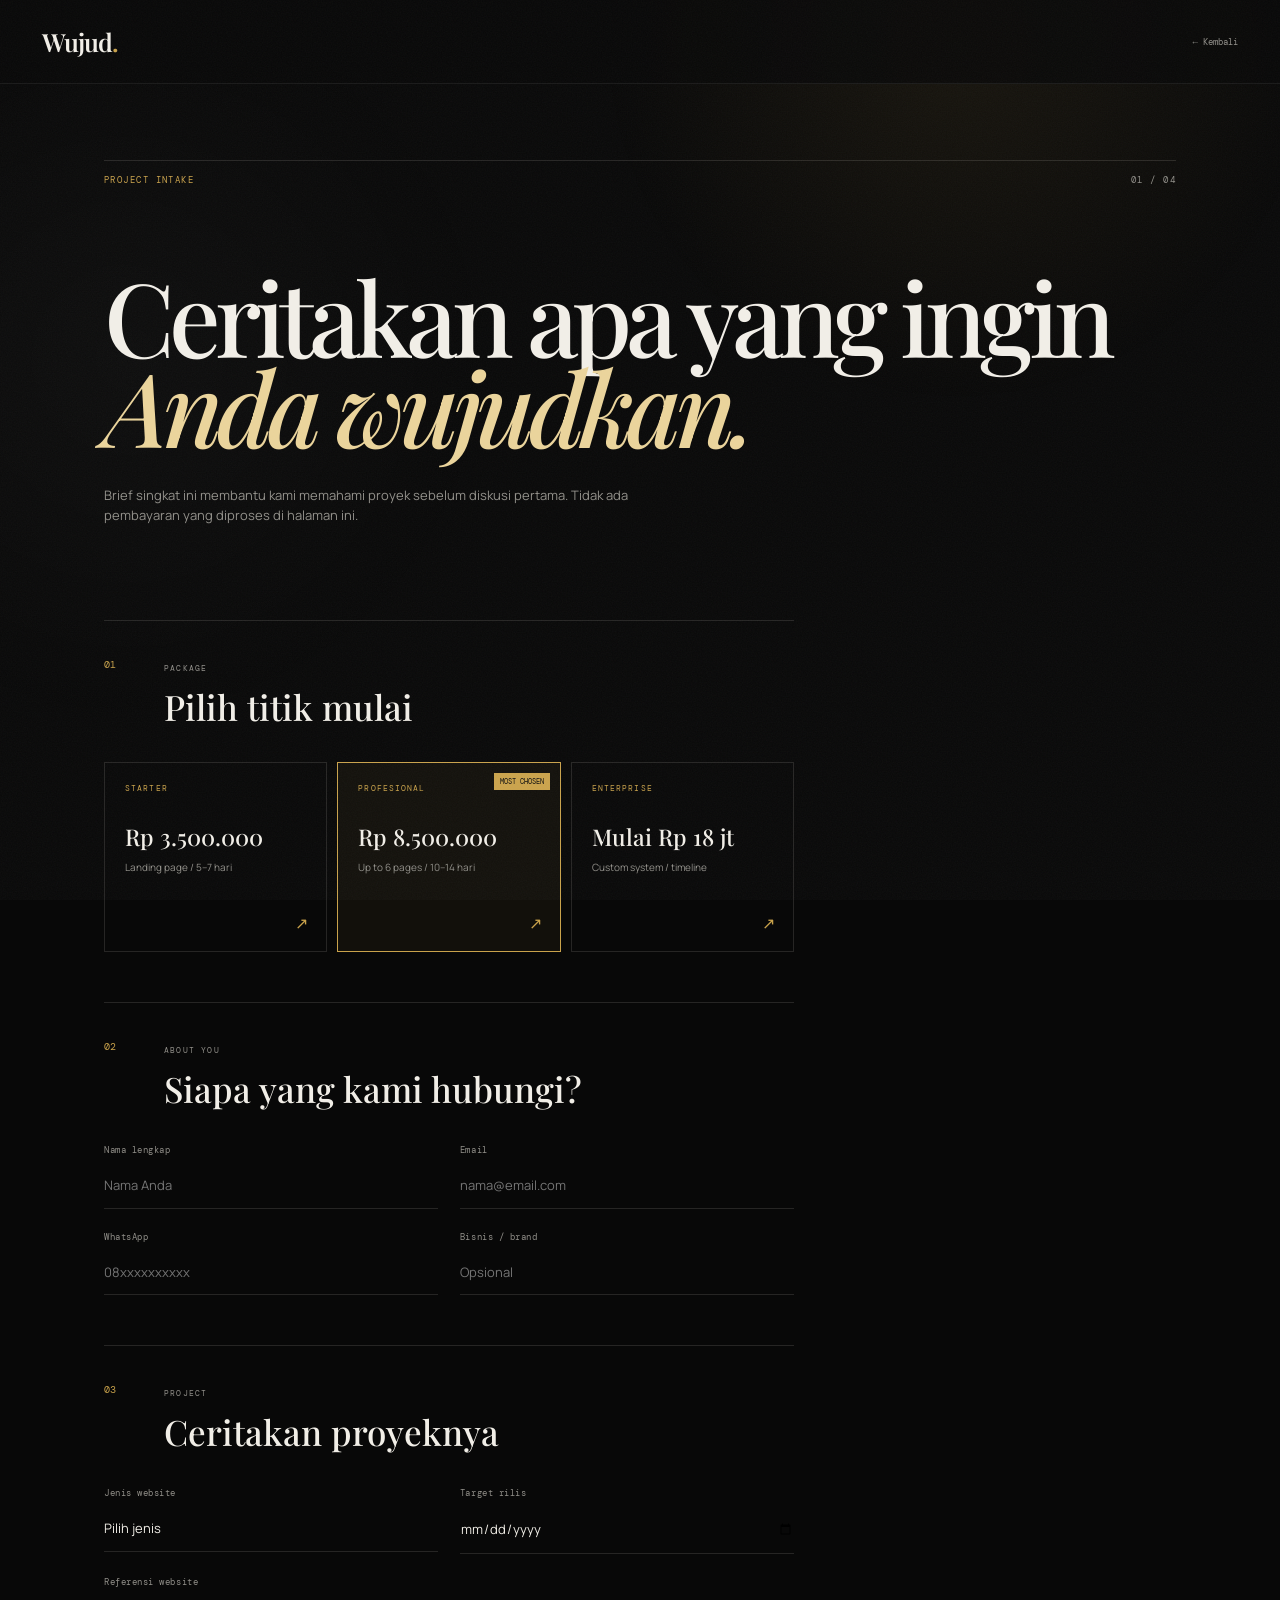
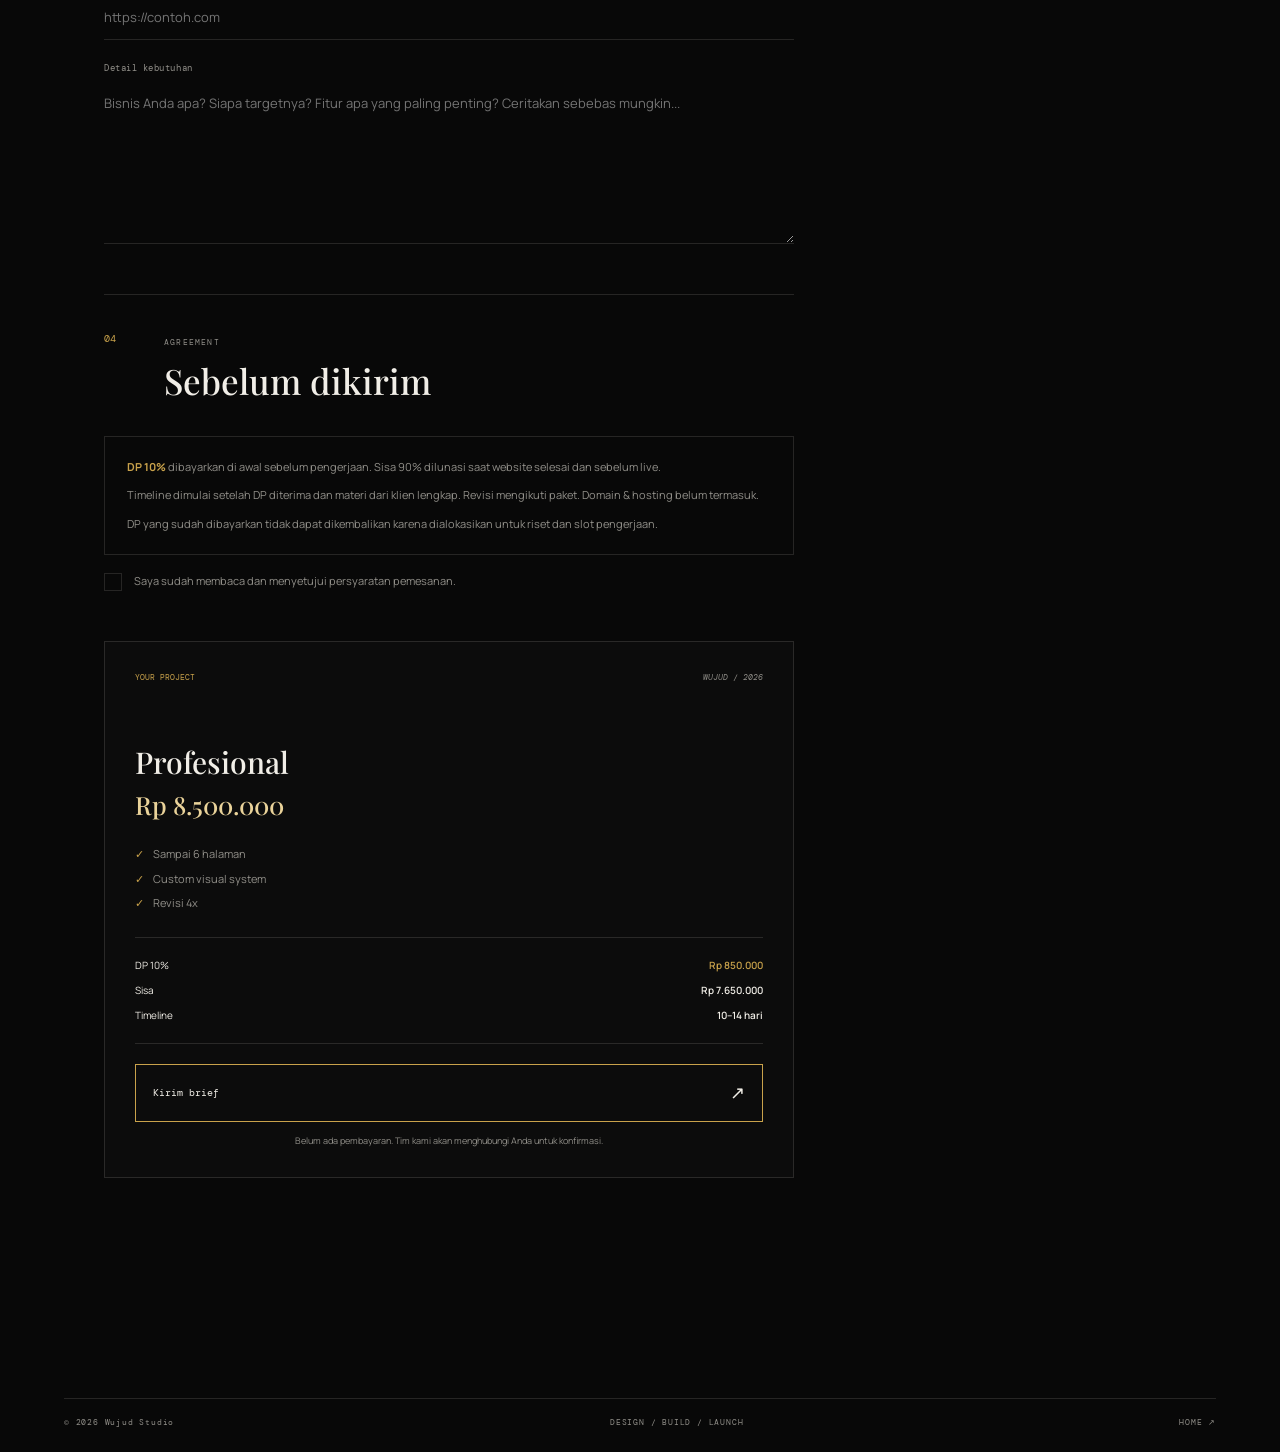
==== commit c6a29c83: "Add files via upload" ====
--- a/pesan.html
+++ b/pesan.html
@@ -1,281 +1 @@
-<!DOCTYPE html>
-<html lang="id">
-<head>
-<meta charset="UTF-8">
-<meta name="viewport" content="width=device-width, initial-scale=1.0">
-<title>Pesan Sekarang — Wujud Studio</title>
-<link rel="preconnect" href="https://fonts.googleapis.com">
-<link rel="preconnect" href="https://fonts.gstatic.com" crossorigin>
-<link href="https://fonts.googleapis.com/css2?family=Fraunces:opsz,wght@9..144,400;9..144,500;9..144,600;9..144,700&family=Manrope:wght@400;500;600;700;800&display=swap" rel="stylesheet">
-<link rel="stylesheet" href="style2.css">
-</head>
-<body>
-
-<canvas id="bgCanvas"></canvas>
-<div class="cursor-glow" id="cursorGlow"></div>
-<div class="noise-overlay"></div>
-<div class="scroll-progress"><span id="scrollProgress"></span></div>
-
-<header class="nav" id="nav">
-  <div class="nav-inner">
-    <a href="index.html" class="logo">Wujud<span class="logo-dot">.</span></a>
-    <nav class="nav-links" id="navLinks">
-      <a href="index.html#layanan">Layanan</a>
-      <a href="index.html#proses">Proses</a>
-      <a href="index.html#portofolio">Portofolio</a>
-      <a href="index.html#harga">Harga</a>
-      <a href="index.html#faq">FAQ</a>
-      <a href="pesan.html" class="nav-cta">Pesan Sekarang</a>
-    </nav>
-    <button class="burger" id="burger" aria-label="Buka menu">
-      <span></span><span></span><span></span>
-    </button>
-  </div>
-</header>
-
-<main id="top">
-
-  <section class="order-hero">
-    <div class="grid-overlay"></div>
-    <div class="breadcrumb" data-reveal>
-      <a href="index.html">Beranda</a><span>/</span><span>Pesan Sekarang</span>
-    </div>
-    <h1 class="order-title" data-reveal>Ceritakan proyek Anda,<br>kami siapkan rencana kerjanya.</h1>
-    <p class="order-sub" data-reveal>Isi form di bawah untuk memulai. Tim kami akan menghubungi Anda dalam 1x24 jam untuk konfirmasi sebelum pengerjaan dimulai.</p>
-  </section>
-
-  <section class="order-section">
-    <form class="order-layout" id="orderForm" novalidate>
-
-      <div class="order-main">
-
-        <!-- PILIH PAKET -->
-        <div class="form-block" data-reveal>
-          <div class="form-block-head">
-            <span class="form-step">1</span>
-            <div>
-              <h2>Pilih Paket</h2>
-              <p>Bisa disesuaikan lagi setelah diskusi awal.</p>
-            </div>
-          </div>
-
-          <div class="package-select">
-            <label class="package-option">
-              <input type="radio" name="package" value="starter">
-              <div class="package-card">
-                <span class="package-check">✓</span>
-                <h3>Starter</h3>
-                <p class="package-price">Rp 3.500.000</p>
-                <p class="package-desc">Landing page satu halaman, fokus dan cepat tayang.</p>
-              </div>
-            </label>
-
-            <label class="package-option">
-              <input type="radio" name="package" value="profesional" checked>
-              <div class="package-card">
-                <span class="package-badge">Paling dipilih</span>
-                <span class="package-check">✓</span>
-                <h3>Profesional</h3>
-                <p class="package-price">Rp 8.500.000</p>
-                <p class="package-desc">Company profile lengkap, sampai 6 halaman.</p>
-              </div>
-            </label>
-
-            <label class="package-option">
-              <input type="radio" name="package" value="enterprise">
-              <div class="package-card">
-                <span class="package-check">✓</span>
-                <h3>Enterprise</h3>
-                <p class="package-price">Mulai Rp 18.000.000</p>
-                <p class="package-desc">Toko online / web app dengan sistem khusus.</p>
-              </div>
-            </label>
-          </div>
-        </div>
-
-        <!-- DATA PEMESAN -->
-        <div class="form-block" data-reveal>
-          <div class="form-block-head">
-            <span class="form-step">2</span>
-            <div>
-              <h2>Data Pemesan</h2>
-              <p>Supaya kami tahu harus menghubungi ke mana.</p>
-            </div>
-          </div>
-
-          <div class="field-grid">
-            <div class="field">
-              <label for="fullName">Nama Lengkap</label>
-              <input type="text" id="fullName" name="fullName" placeholder="Nama Anda" required>
-            </div>
-            <div class="field">
-              <label for="email">Email</label>
-              <input type="email" id="email" name="email" placeholder="nama@email.com" required>
-            </div>
-            <div class="field">
-              <label for="whatsapp">Nomor WhatsApp</label>
-              <input type="tel" id="whatsapp" name="whatsapp" placeholder="08xxxxxxxxxx" required>
-            </div>
-            <div class="field">
-              <label for="brand">Nama Bisnis / Brand</label>
-              <input type="text" id="brand" name="brand" placeholder="Opsional">
-            </div>
-          </div>
-        </div>
-
-        <!-- DETAIL PROYEK -->
-        <div class="form-block" data-reveal>
-          <div class="form-block-head">
-            <span class="form-step">3</span>
-            <div>
-              <h2>Detail Proyek</h2>
-              <p>Semakin jelas ceritanya, semakin akurat rencana kerjanya.</p>
-            </div>
-          </div>
-
-          <div class="field-grid">
-            <div class="field">
-              <label for="websiteType">Jenis Website</label>
-              <select id="websiteType" name="websiteType" required>
-                <option value="" disabled selected>Pilih jenis website</option>
-                <option value="landing">Landing Page</option>
-                <option value="company">Company Profile</option>
-                <option value="ecommerce">Toko Online</option>
-                <option value="webapp">Web App Custom</option>
-              </select>
-            </div>
-            <div class="field">
-              <label for="targetDate">Target Tanggal Rilis</label>
-              <input type="date" id="targetDate" name="targetDate">
-            </div>
-            <div class="field field-full">
-              <label for="reference">Referensi Website (opsional)</label>
-              <input type="url" id="reference" name="reference" placeholder="https://contoh-referensi.com">
-            </div>
-            <div class="field field-full">
-              <label for="description">Ceritakan Kebutuhan Anda</label>
-              <textarea id="description" name="description" rows="5" placeholder="Bisnis apa, target pengunjung seperti apa, fitur yang dibutuhkan..." required></textarea>
-            </div>
-          </div>
-        </div>
-
-        <!-- PERSYARATAN AWAL -->
-        <div class="form-block" data-reveal>
-          <div class="form-block-head">
-            <span class="form-step">4</span>
-            <div>
-              <h2>Persyaratan Awal</h2>
-              <p>Mohon dibaca sebelum melanjutkan pemesanan.</p>
-            </div>
-          </div>
-
-          <div class="terms-box">
-            <ul class="terms-list">
-              <li><strong>DP 10%</strong> dari total harga paket dibayarkan di awal, sebelum pengerjaan dimulai.</li>
-              <li>Sisa pembayaran (90%) dilunasi saat website selesai dan sebelum rilis ke domain live.</li>
-              <li>Estimasi waktu pengerjaan mulai dihitung setelah DP diterima <em>dan</em> materi (logo, teks, foto) lengkap dari klien.</li>
-              <li>Jumlah revisi mengikuti paket yang dipilih; revisi tambahan di luar jatah dikenakan biaya terpisah.</li>
-              <li>DP yang sudah dibayarkan tidak dapat dikembalikan (non-refundable) karena sudah dialokasikan untuk riset dan slot pengerjaan.</li>
-              <li>Domain dan hosting belum termasuk dalam harga paket.</li>
-            </ul>
-
-            <label class="checkbox-row">
-              <input type="checkbox" id="agreeTerms" name="agreeTerms" required>
-              <span class="checkbox-box"><span class="checkbox-mark">✓</span></span>
-              <span>Saya sudah membaca dan menyetujui persyaratan pemesanan di atas.</span>
-            </label>
-          </div>
-        </div>
-
-        <p class="form-disclaimer">Catatan: form ini masih tampilan awal (front-end). Pesanan belum tersambung ke sistem pembayaran atau database — pengiriman di bawah hanya simulasi tampilan.</p>
-
-      </div>
-
-      <!-- RINGKASAN PESANAN -->
-      <aside class="order-summary" data-reveal>
-        <div class="summary-card">
-          <h3>Ringkasan Pesanan</h3>
-
-          <div class="summary-package">
-            <span class="summary-package-name" id="summaryName">Profesional</span>
-            <span class="summary-package-price" id="summaryPrice">Rp 8.500.000</span>
-          </div>
-
-          <ul class="summary-includes" id="summaryIncludes">
-            <li>Sampai 6 halaman</li>
-            <li>Desain custom penuh</li>
-            <li>Revisi 4x</li>
-          </ul>
-
-          <div class="summary-divider"></div>
-
-          <div class="summary-row">
-            <span>Harga paket</span>
-            <span id="summaryBase">Rp 8.500.000</span>
-          </div>
-          <div class="summary-row highlight">
-            <span>DP 10% (dibayar sekarang)</span>
-            <span id="summaryDP">Rp 850.000</span>
-          </div>
-          <div class="summary-row">
-            <span>Sisa pembayaran</span>
-            <span id="summaryRemaining">Rp 7.650.000</span>
-          </div>
-
-          <div class="summary-divider"></div>
-
-          <div class="summary-row muted">
-            <span>Estimasi pengerjaan</span>
-            <span id="summaryDays">10–14 hari</span>
-          </div>
-
-          <button type="submit" class="btn btn-glow btn-block" data-magnetic>
-            <span class="btn-shine"></span>
-            <span class="btn-label">Kirim Pesanan</span>
-          </button>
-          <p class="summary-note">Belum ada pembayaran yang diproses pada tahap ini.</p>
-        </div>
-      </aside>
-
-    </form>
-
-    <!-- KONFIRMASI (muncul setelah submit, front-end only) -->
-    <div class="confirmation-panel" id="confirmationPanel" hidden>
-      <div class="confirmation-icon">✓</div>
-      <h2>Pesanan Tercatat (Simulasi)</h2>
-      <p>Terima kasih, <span id="confName">-</span>. Detail pesanan paket <strong id="confPackage">-</strong> dengan DP <strong id="confDP">-</strong> sudah tampil sesuai isian Anda.</p>
-      <p class="confirmation-disclaimer">Ini baru tampilan front-end — belum ada data yang benar-benar tersimpan atau pembayaran yang diproses. Langkah berikutnya adalah menyambungkan form ini ke sistem pembayaran dan database.</p>
-      <button type="button" class="btn btn-ghost" id="resetOrder">Isi Pesanan Lain</button>
-    </div>
-  </section>
-
-</main>
-
-<footer class="footer">
-  <div class="footer-inner">
-    <div class="footer-brand">
-      <a href="index.html" class="logo">Wujud<span class="logo-dot">.</span></a>
-      <p>Studio desain dan pengembangan website untuk bisnis yang serius bertumbuh.</p>
-    </div>
-    <div class="footer-col">
-      <h4>Navigasi</h4>
-      <a href="index.html#layanan">Layanan</a>
-      <a href="index.html#proses">Proses</a>
-      <a href="index.html#portofolio">Portofolio</a>
-      <a href="index.html#harga">Harga</a>
-    </div>
-    <div class="footer-col">
-      <h4>Kontak</h4>
-      <a href="mailto:halo@wujud.studio">halo@wujud.studio</a>
-      <a href="https://wa.me/6281234567890">WhatsApp</a>
-      <a href="#">Instagram</a>
-    </div>
-  </div>
-  <div class="footer-bottom">
-    <p>© 2026 Wujud Studio. Seluruh hak cipta dilindungi.</p>
-  </div>
-</footer>
-
-<script src="script.js"></script>
-</body>
-</html>
+<!doctype html><html lang="id"><head><meta charset="utf-8"><meta name="viewport" content="width=device-width,initial-scale=1"><meta name="theme-color" content="#090909"><title>Mulai Proyek — Wujud</title><link rel="preconnect" href="https://fonts.googleapis.com"><link rel="preconnect" href="https://fonts.gstatic.com" crossorigin><link href="https://fonts.googleapis.com/css2?family=DM+Mono:wght@400;500&family=Manrope:wght@400;500;600;700;800&family=Playfair+Display:ital,wght@0,500;0,600;1,500;1,600&display=swap" rel="stylesheet"><link rel="stylesheet" href="style2.css"></head><body class="order-page"><div class="grain"></div><div class="progress"><i id="progress"></i></div><header class="nav"><div class="nav-inner"><a class="logo" href="index.html">Wujud<span>.</span></a><a class="back-link" href="index.html">← Kembali</a></div></header><main><section class="order-intro"><div class="section-label"><span>PROJECT INTAKE</span><span>01 / 04</span></div><h1>Ceritakan apa yang ingin<br><em>Anda wujudkan.</em></h1><p>Brief singkat ini membantu kami memahami proyek sebelum diskusi pertama. Tidak ada pembayaran yang diproses di halaman ini.</p></section><section class="order-shell"><form id="orderForm" novalidate><div class="order-main"><div class="step-block"><div class="step-head"><span>01</span><div><small>PACKAGE</small><h2>Pilih titik mulai</h2></div></div><div class="package-select"><label><input type="radio" name="package" value="starter"><div><span>STARTER</span><strong>Rp 3.500.000</strong><p>Landing page / 5–7 hari</p><i>↗</i></div></label><label><input type="radio" name="package" value="profesional" checked><div class="chosen"><b>MOST CHOSEN</b><span>PROFESIONAL</span><strong>Rp 8.500.000</strong><p>Up to 6 pages / 10–14 hari</p><i>↗</i></div></label><label><input type="radio" name="package" value="enterprise"><div><span>ENTERPRISE</span><strong>Mulai Rp 18 jt</strong><p>Custom system / timeline</p><i>↗</i></div></label></div></div><div class="step-block"><div class="step-head"><span>02</span><div><small>ABOUT YOU</small><h2>Siapa yang kami hubungi?</h2></div></div><div class="field-grid"><label><span>Nama lengkap</span><input id="fullName" name="fullName" placeholder="Nama Anda" required></label><label><span>Email</span><input id="email" name="email" type="email" placeholder="nama@email.com" required></label><label><span>WhatsApp</span><input id="whatsapp" name="whatsapp" type="tel" placeholder="08xxxxxxxxxx" required></label><label><span>Bisnis / brand</span><input id="brand" name="brand" placeholder="Opsional"></label></div></div><div class="step-block"><div class="step-head"><span>03</span><div><small>PROJECT</small><h2>Ceritakan proyeknya</h2></div></div><div class="field-grid"><label><span>Jenis website</span><select id="websiteType" required><option value="" selected disabled>Pilih jenis</option><option>Landing Page</option><option>Company Profile</option><option>Toko Online</option><option>Web App Custom</option></select></label><label><span>Target rilis</span><input id="targetDate" type="date"></label><label class="full"><span>Referensi website</span><input id="reference" type="url" placeholder="https://contoh.com"></label><label class="full"><span>Detail kebutuhan</span><textarea id="description" rows="7" required placeholder="Bisnis Anda apa? Siapa targetnya? Fitur apa yang paling penting? Ceritakan sebebas mungkin..."></textarea></label></div></div><div class="step-block"><div class="step-head"><span>04</span><div><small>AGREEMENT</small><h2>Sebelum dikirim</h2></div></div><div class="terms"><p><b>DP 10%</b> dibayarkan di awal sebelum pengerjaan. Sisa 90% dilunasi saat website selesai dan sebelum live.</p><p>Timeline dimulai setelah DP diterima dan materi dari klien lengkap. Revisi mengikuti paket. Domain & hosting belum termasuk.</p><p>DP yang sudah dibayarkan tidak dapat dikembalikan karena dialokasikan untuk riset dan slot pengerjaan.</p></div><label class="agree"><input id="agreeTerms" type="checkbox" required><span></span>Saya sudah membaca dan menyetujui persyaratan pemesanan.</label></div><button class="submit-mobile" type="submit">Kirim brief <span>↗</span></button></form><aside class="order-summary"><div class="summary-sticky"><div class="summary-label"><span>YOUR PROJECT</span><i>WUJUD / 2026</i></div><div class="summary-name" id="summaryName">Profesional</div><div class="summary-price" id="summaryPrice">Rp 8.500.000</div><ul id="summaryIncludes"><li>Sampai 6 halaman</li><li>Custom visual system</li><li>Revisi 4x</li></ul><div class="summary-lines"><div><span>DP 10%</span><strong id="summaryDP">Rp 850.000</strong></div><div><span>Sisa</span><strong id="summaryRemaining">Rp 7.650.000</strong></div><div><span>Timeline</span><strong id="summaryDays">10–14 hari</strong></div></div><button class="submit-desktop" type="submit" form="orderForm">Kirim brief <span>↗</span></button><small>Belum ada pembayaran. Tim kami akan menghubungi Anda untuk konfirmasi.</small></div></aside></section><section class="confirmation" id="confirmationPanel" hidden><div class="confirm-no">✓</div><small>BRIEF RECEIVED</small><h2>Nice. Sekarang<br><em>tinggal ngobrol.</em></h2><p>Terima kasih, <b id="confName">-</b>. Brief untuk paket <b id="confPackage">-</b> sudah diproses sebagai simulasi front-end.</p><a href="index.html" class="price-btn">Kembali ke Wujud <span>↗</span></a></section></main><footer class="footer"><div class="footer-bottom"><span>© 2026 Wujud Studio</span><span>DESIGN / BUILD / LAUNCH</span><a href="index.html">HOME ↗</a></div></footer><script src="script.js"></script></body></html>
--- a/style2.css
+++ b/style2.css
@@ -1,1174 +1,4 @@
-/* ===== TOKENS ===== */
-:root{
-  --bg: #08080a;
-  --bg-alt: #0d0d10;
-  --surface: #141418;
-  --surface-2: #1a1a1f;
-  --border: #262629;
-  --border-soft: rgba(255,255,255,0.07);
-  --text: #ece9e2;
-  --text-muted: #8f8c85;
-  --brass: #c9a24b;
-  --brass-light: #f4e2b8;
-  --brass-soft: rgba(201,162,75,0.14);
-  --brass-glow: rgba(201,162,75,0.45);
-  --ivory: #f4f0e6;
-  --font-display: "Fraunces", serif;
-  --font-body: "Manrope", sans-serif;
-  --radius: 16px;
-  --radius-sm: 9px;
-  --ease: cubic-bezier(.22,1,.36,1);
-}
-
-*{box-sizing:border-box; margin:0; padding:0;}
-html{scroll-behavior:smooth;}
-
-body{
-  background:var(--bg);
-  color:var(--text);
-  font-family:var(--font-body);
-  line-height:1.5;
-  -webkit-font-smoothing:antialiased;
-  overflow-x:hidden;
-  cursor:default;
-}
-
-@media (prefers-reduced-motion: reduce){
-  html{scroll-behavior:auto;}
-  *{animation-duration:0.01ms !important; animation-iteration-count:1 !important; transition-duration:0.01ms !important;}
-}
-
-a{color:inherit; text-decoration:none;}
-ul{list-style:none;}
-img{max-width:100%; display:block;}
-button{font-family:inherit; background:none; border:none; color:inherit; cursor:pointer;}
-
-/* ===== BACKGROUND LAYERS ===== */
-#bgCanvas{
-  position:fixed; inset:0; z-index:0; width:100%; height:100%; opacity:0.55;
-}
-.cursor-glow{
-  position:fixed; top:0; left:0; width:520px; height:520px; z-index:1;
-  border-radius:50%; pointer-events:none; will-change:transform;
-  background:radial-gradient(circle, rgba(201,162,75,0.10) 0%, rgba(201,162,75,0.03) 45%, transparent 70%);
-  transform:translate(-50%,-50%);
-  mix-blend-mode:screen;
-}
-@media (hover:none){ .cursor-glow{display:none;} }
-
-.noise-overlay{
-  position:fixed; inset:0; pointer-events:none; z-index:2;
-  background-image:url("data:image/svg+xml,%3Csvg xmlns='http://www.w3.org/2000/svg' width='120' height='120'%3E%3Cfilter id='n'%3E%3CfeTurbulence type='fractalNoise' baseFrequency='0.9' numOctaves='2' stitchTiles='stitch'/%3E%3C/filter%3E%3Crect width='100%25' height='100%25' filter='url(%23n)' opacity='0.035'/%3E%3C/svg%3E");
-  mix-blend-mode:overlay;
-}
-
-.scroll-progress{
-  position:fixed; top:0; left:0; right:0; height:2px; z-index:200; background:transparent;
-}
-.scroll-progress span{
-  display:block; height:100%; width:0%;
-  background:linear-gradient(90deg, var(--brass), var(--brass-light));
-  transition:width .08s linear;
-}
-
-section{position:relative; z-index:3;}
-h1,h2,h3{font-family:var(--font-display); font-weight:500; letter-spacing:-0.01em; color:var(--ivory);}
-:focus-visible{outline:2px solid var(--brass); outline-offset:3px;}
-
-.eyebrow{
-  display:inline-block; font-size:0.82rem; color:var(--brass); font-weight:600;
-  margin-bottom:14px; position:relative; padding-left:20px;
-}
-.eyebrow::before{
-  content:''; position:absolute; left:0; top:50%; transform:translateY(-50%);
-  width:12px; height:1px; background:var(--brass);
-}
-
-/* ===== NAV ===== */
-.nav{
-  position:fixed; top:2px; left:0; right:0; z-index:100;
-  background:rgba(8,8,10,0.7);
-  backdrop-filter:blur(16px);
-  border-bottom:1px solid var(--border-soft);
-  transition:box-shadow .3s var(--ease);
-}
-.nav-inner{
-  max-width:1200px; margin:0 auto; padding:18px 32px;
-  display:flex; align-items:center; justify-content:space-between;
-}
-.logo{font-family:var(--font-display); font-size:1.4rem; color:var(--ivory); font-weight:600;}
-.logo-dot{color:var(--brass);}
-.nav-links{display:flex; align-items:center; gap:32px; font-size:0.95rem;}
-.nav-links a{color:var(--text-muted); transition:color .2s var(--ease); position:relative;}
-.nav-links a:not(.nav-cta)::after{
-  content:''; position:absolute; left:0; bottom:-4px; width:0; height:1px; background:var(--brass);
-  transition:width .25s var(--ease);
-}
-.nav-links a:not(.nav-cta):hover::after{width:100%;}
-.nav-links a:hover{color:var(--ivory);}
-.nav-cta{
-  color:var(--bg) !important; background:var(--brass); padding:9px 18px; border-radius:100px; font-weight:600;
-  transition:transform .2s var(--ease), background .2s;
-}
-.nav-cta:hover{background:var(--ivory) !important; transform:translateY(-2px);}
-.burger{display:none; flex-direction:column; gap:5px; padding:6px;}
-.burger span{width:22px; height:2px; background:var(--ivory); border-radius:2px; transition:.25s var(--ease);}
-.burger.is-open span:nth-child(1){transform:translateY(7px) rotate(45deg);}
-.burger.is-open span:nth-child(2){opacity:0;}
-.burger.is-open span:nth-child(3){transform:translateY(-7px) rotate(-45deg);}
-
-/* ===== HERO ===== */
-.hero{padding:172px 32px 100px; max-width:1280px; margin:0 auto; overflow:hidden;}
-.aurora{
-  position:absolute; border-radius:50%; filter:blur(90px); z-index:-1; pointer-events:none;
-  animation:drift 18s ease-in-out infinite;
-}
-.aurora-1{
-  width:460px; height:460px; background:radial-gradient(circle, rgba(201,162,75,0.22), transparent 70%);
-  top:-140px; left:-80px;
-}
-.aurora-2{
-  width:380px; height:380px; background:radial-gradient(circle, rgba(201,162,75,0.12), transparent 70%);
-  top:60px; right:-100px; animation-delay:-9s;
-}
-@keyframes drift{
-  0%,100%{transform:translate(0,0) scale(1);}
-  50%{transform:translate(30px,-20px) scale(1.08);}
-}
-.grid-overlay{
-  position:absolute; inset:0; z-index:-1; opacity:0.35;
-  background-image:
-    linear-gradient(to right, var(--border-soft) 1px, transparent 1px),
-    linear-gradient(to bottom, var(--border-soft) 1px, transparent 1px);
-  background-size:64px 64px;
-  mask-image:radial-gradient(ellipse 70% 60% at 50% 0%, black 40%, transparent 90%);
-}
-
-.hero-grid{display:grid; grid-template-columns:1.05fr 0.95fr; gap:64px; align-items:center;}
-[data-reveal]{opacity:0; transform:translateY(18px); animation:reveal .8s var(--ease) forwards;}
-.hero-copy[data-reveal]{animation-delay:.05s;}
-.hero-visual[data-reveal]{animation-delay:.25s;}
-@keyframes reveal{to{opacity:1; transform:translateY(0);}}
-
-.hero-kicker{
-  display:inline-flex; align-items:center; gap:9px;
-  color:var(--brass); font-size:0.9rem; font-weight:600; margin-bottom:22px;
-  border:1px solid var(--brass-soft); background:var(--brass-soft);
-  padding:7px 14px 7px 12px; border-radius:100px;
-}
-.pulse-dot{
-  width:7px; height:7px; border-radius:50%; background:var(--brass); position:relative;
-}
-.pulse-dot::after{
-  content:''; position:absolute; inset:-4px; border-radius:50%; border:1px solid var(--brass);
-  animation:pulse 2s ease-out infinite;
-}
-@keyframes pulse{0%{transform:scale(0.6); opacity:1;} 100%{transform:scale(1.8); opacity:0;}}
-
-.hero-title{font-size:clamp(2.3rem, 4.2vw, 3.7rem); line-height:1.12; max-width:14ch; margin-bottom:24px;}
-.hero-sub{color:var(--text-muted); font-size:1.08rem; max-width:46ch; margin-bottom:36px;}
-.hero-actions{display:flex; gap:16px; margin-bottom:56px; flex-wrap:wrap;}
-
-.hero-stats{display:flex; gap:40px; flex-wrap:wrap;}
-.stat{display:flex; flex-direction:column; gap:4px;}
-.stat-num, .stat-num-decimal{font-family:var(--font-display); font-size:1.6rem; color:var(--ivory);}
-.stat-suffix{font-family:var(--font-display); font-size:1.6rem; color:var(--ivory);}
-.stat-label{font-size:0.85rem; color:var(--text-muted);}
-
-/* ---- Buttons ---- */
-.btn{
-  display:inline-flex; align-items:center; justify-content:center; gap:8px;
-  padding:14px 28px; border-radius:100px; font-weight:600; font-size:0.95rem;
-  cursor:pointer; transition:transform .25s var(--ease), box-shadow .25s var(--ease);
-  border:1px solid transparent; position:relative; overflow:hidden;
-}
-.btn-lg{padding:16px 34px; font-size:1rem;}
-
-.btn-glow{color:#1a1305; background:var(--brass); isolation:isolate;}
-.btn-glow::before{
-  content:''; position:absolute; inset:-2px; z-index:-1; border-radius:inherit;
-  background:conic-gradient(from 0deg, var(--brass), var(--brass-light), var(--brass), var(--brass-light), var(--brass));
-  opacity:0; transition:opacity .3s var(--ease);
-  animation:spin 3.5s linear infinite; animation-play-state:paused;
-}
-.btn-glow:hover{transform:translateY(-2px); box-shadow:0 14px 34px -8px var(--brass-glow);}
-.btn-glow:hover::before{opacity:1; animation-play-state:running;}
-@keyframes spin{to{transform:rotate(360deg);}}
-
-.btn-shine{
-  position:absolute; top:0; left:-60%; width:40%; height:100%;
-  background:linear-gradient(115deg, transparent, rgba(255,255,255,0.55), transparent);
-  transform:skewX(-20deg); transition:left .6s var(--ease);
-}
-.btn-glow:hover .btn-shine{left:130%;}
-.btn-label{position:relative;}
-
-.btn-ghost{color:var(--ivory); border-color:var(--border); background:rgba(255,255,255,0.02);}
-.btn-ghost:hover{border-color:var(--brass); color:var(--brass); transform:translateY(-2px);}
-
-.btn-outline{color:var(--ivory); border-color:var(--border); width:100%; margin-top:8px;}
-.btn-outline:hover{border-color:var(--brass); color:var(--brass);}
-
-/* ---- Hero visual ---- */
-.hero-visual{position:relative; display:flex; justify-content:center; align-items:center; perspective:1200px;}
-.browser-mock{
-  width:100%; max-width:460px; background:var(--surface); border:1px solid var(--border);
-  border-radius:var(--radius); overflow:hidden; position:relative;
-  box-shadow:0 40px 80px -30px rgba(0,0,0,0.75);
-  animation:float 6s ease-in-out infinite;
-  transform-style:preserve-3d; transition:transform .15s ease-out;
-}
-.browser-glow{
-  position:absolute; inset:-1px; z-index:-1; border-radius:inherit; opacity:0.6;
-  background:linear-gradient(135deg, var(--brass-soft), transparent 40%, transparent 60%, var(--brass-soft));
-}
-@keyframes float{
-  0%,100%{transform:translateY(0px) rotate(-1deg);}
-  50%{transform:translateY(-14px) rotate(0.5deg);}
-}
-.browser-bar{display:flex; gap:6px; padding:12px 14px; border-bottom:1px solid var(--border);}
-.browser-bar .dot{width:8px; height:8px; border-radius:50%; background:var(--border);}
-.browser-body{padding:22px;}
-.mock-nav{display:flex; justify-content:space-between; align-items:center; margin-bottom:26px;}
-.mock-logo{width:32px; height:8px; border-radius:4px; background:var(--brass); opacity:0.7;}
-.mock-menu{display:flex; gap:6px;}
-.mock-menu span{width:14px; height:6px; border-radius:3px; background:var(--border);}
-.mock-hero{margin-bottom:24px;}
-.mock-line{height:10px; border-radius:4px; background:var(--surface-2); margin-bottom:10px;}
-.mock-line.long{width:90%;}
-.mock-line.short{width:55%; margin-bottom:18px;}
-.mock-btn{width:100px; height:26px; border-radius:100px; background:var(--brass); opacity:0.85;}
-.mock-cards{display:flex; gap:10px;}
-.mock-card{flex:1; height:64px; border-radius:8px; background:var(--surface-2); border:1px solid var(--border);}
-
-.floating-tag{
-  position:absolute; background:var(--surface); border:1px solid var(--border);
-  padding:9px 16px; border-radius:100px; font-size:0.82rem; color:var(--ivory);
-  box-shadow:0 12px 24px -8px rgba(0,0,0,0.6);
-  animation:float 6s ease-in-out infinite;
-}
-.tag-1{top:8%; right:-4%; animation-delay:-2s;}
-.tag-2{bottom:10%; left:-6%; animation-delay:-4s;}
-
-/* ===== MARQUEE TRUST ===== */
-.trust{padding:40px 0; border-top:1px solid var(--border-soft); border-bottom:1px solid var(--border-soft); overflow:hidden;}
-.trust-label{text-align:center; color:var(--text-muted); font-size:0.85rem; margin-bottom:22px;}
-.marquee{
-  width:100%; mask-image:linear-gradient(to right, transparent, black 10%, black 90%, transparent);
-}
-.marquee-track{
-  display:flex; gap:56px; width:max-content; animation:scroll-left 26s linear infinite;
-}
-.marquee-track span{
-  font-family:var(--font-display); color:var(--text-muted); font-size:1.15rem; white-space:nowrap;
-}
-@keyframes scroll-left{
-  from{transform:translateX(0);}
-  to{transform:translateX(-50%);}
-}
-
-/* ===== SECTION HEAD ===== */
-.section-head{max-width:640px; margin:0 auto 56px; text-align:center;}
-.section-head h2{font-size:clamp(1.7rem, 3vw, 2.3rem); line-height:1.25; margin-bottom:14px;}
-.section-head p{color:var(--text-muted); font-size:1.02rem;}
-
-/* ===== SERVICES ===== */
-.services{padding:120px 32px; max-width:1200px; margin:0 auto;}
-.service-grid{display:grid; grid-template-columns:repeat(4, 1fr); gap:20px; perspective:1000px;}
-.service-card{
-  position:relative; overflow:hidden; background:var(--surface); border:1px solid var(--border);
-  border-radius:var(--radius); padding:28px 24px;
-  transition:transform .25s ease-out, border-color .3s var(--ease);
-  transform-style:preserve-3d; will-change:transform;
-}
-.card-border{
-  position:absolute; inset:0; border-radius:inherit; padding:1px; opacity:0; pointer-events:none;
-  background:linear-gradient(135deg, var(--brass), transparent 40%);
-  -webkit-mask:linear-gradient(#000 0 0) content-box, linear-gradient(#000 0 0);
-  -webkit-mask-composite:xor; mask-composite:exclude;
-  transition:opacity .3s var(--ease);
-}
-.service-card:hover .card-border{opacity:1;}
-.service-card::before{
-  content:''; position:absolute; inset:0; opacity:0; transition:opacity .35s var(--ease);
-  background:radial-gradient(240px circle at var(--x,50%) var(--y,0%), var(--brass-soft), transparent 70%);
-  pointer-events:none;
-}
-.service-card:hover{border-color:var(--brass);}
-.service-card:hover::before{opacity:1;}
-.service-icon{
-  width:44px; height:44px; border-radius:10px; background:var(--surface-2);
-  display:flex; align-items:center; justify-content:center; color:var(--brass); margin-bottom:20px;
-  transition:transform .3s var(--ease);
-}
-.service-card:hover .service-icon{transform:scale(1.08) rotate(-4deg);}
-.service-icon svg{width:22px; height:22px;}
-.service-card h3{font-size:1.15rem; margin-bottom:10px;}
-.service-card p{color:var(--text-muted); font-size:0.92rem;}
-
-/* ===== PROCESS ===== */
-.process{padding:120px 32px; max-width:840px; margin:0 auto;}
-.process-list{display:flex; flex-direction:column;}
-.process-item{display:flex; gap:28px; padding:32px 0; border-top:1px solid var(--border-soft); transition:padding-left .3s var(--ease);}
-.process-item:hover{padding-left:8px;}
-.process-item:last-child{border-bottom:1px solid var(--border-soft);}
-.process-num{font-family:var(--font-display); font-size:1.4rem; color:var(--brass); min-width:44px;}
-.process-item h3{font-size:1.15rem; margin-bottom:8px;}
-.process-item p{color:var(--text-muted); font-size:0.95rem; max-width:52ch;}
-
-/* ===== PORTFOLIO ===== */
-.portfolio{padding:120px 32px; max-width:1200px; margin:0 auto;}
-.portfolio-grid{display:grid; grid-template-columns:repeat(3, 1fr); gap:20px; perspective:1000px;}
-.portfolio-card{
-  position:relative; height:340px; border-radius:var(--radius); overflow:hidden;
-  border:1px solid var(--border); transform-style:preserve-3d; will-change:transform;
-  transition:transform .25s ease-out, border-color .3s var(--ease);
-}
-.portfolio-card:hover{border-color:var(--brass);}
-.pf-1{background:linear-gradient(155deg, #2b2418, #141418 70%);}
-.pf-2{background:linear-gradient(155deg, #241c2b, #141418 70%);}
-.pf-3{background:linear-gradient(155deg, #182420, #141418 70%);}
-.pf-shine{
-  position:absolute; inset:0; opacity:0; transition:opacity .4s var(--ease);
-  background:radial-gradient(320px circle at var(--x,50%) var(--y,50%), rgba(255,255,255,0.08), transparent 60%);
-}
-.portfolio-card:hover .pf-shine{opacity:1;}
-.pf-overlay{position:absolute; left:0; right:0; bottom:0; padding:24px; background:linear-gradient(to top, rgba(0,0,0,0.7), transparent);}
-.pf-tag{display:inline-block; font-size:0.78rem; color:var(--brass); border:1px solid var(--brass); border-radius:100px; padding:4px 12px; margin-bottom:10px;}
-.pf-overlay h3{font-size:1.3rem;}
-
-/* ===== TESTIMONIAL CAROUSEL ===== */
-.testimonial{padding:40px 32px 120px; max-width:760px; margin:0 auto;}
-.testimonial-carousel{position:relative;}
-.testimonial-track{position:relative; min-height:220px;}
-.testimonial-card{
-  position:absolute; inset:0; background:var(--surface); border:1px solid var(--border);
-  border-radius:var(--radius); padding:44px; text-align:center;
-  opacity:0; visibility:hidden; transform:translateY(10px);
-  transition:opacity .5s var(--ease), transform .5s var(--ease), visibility 0s .5s;
-}
-.testimonial-card.is-active{
-  position:relative; opacity:1; visibility:visible; transform:translateY(0);
-  transition:opacity .5s var(--ease), transform .5s var(--ease);
-}
-.quote{font-family:var(--font-display); font-size:1.35rem; line-height:1.5; color:var(--ivory); margin-bottom:28px;}
-.quote-author{display:flex; align-items:center; justify-content:center; gap:14px;}
-.avatar{width:42px; height:42px; border-radius:50%;}
-.author-name{font-weight:600; font-size:0.95rem;}
-.author-role{color:var(--text-muted); font-size:0.85rem;}
-.testimonial-dots{display:flex; justify-content:center; gap:10px; margin-top:24px;}
-.dot-btn{width:8px; height:8px; border-radius:50%; background:var(--border); transition:all .3s var(--ease);}
-.dot-btn.is-active{background:var(--brass); width:24px; border-radius:4px;}
-
-/* ===== PRICING ===== */
-.pricing{padding:120px 32px; max-width:1180px; margin:0 auto;}
-.pricing-grid{display:grid; grid-template-columns:repeat(3, 1fr); gap:24px; align-items:start; perspective:1200px;}
-.price-card{
-  position:relative; background:var(--surface); border:1px solid var(--border);
-  border-radius:var(--radius); padding:36px 30px; overflow:hidden;
-  transition:transform .2s ease-out;
-}
-.price-card.featured{
-  background:var(--surface-2); border-color:var(--brass);
-  box-shadow:0 30px 60px -24px var(--brass-glow); transform:translateY(-10px);
-}
-.price-card .card-border{opacity:1;}
-.price-badge{position:absolute; top:22px; right:-34px; background:var(--brass); color:#1a1305; font-size:0.75rem; font-weight:700; padding:5px 40px; transform:rotate(35deg);}
-.price-card h3{font-size:1.2rem; margin-bottom:12px;}
-.price{font-family:var(--font-display); font-size:1.8rem; color:var(--ivory); margin-bottom:10px;}
-.price-desc{color:var(--text-muted); font-size:0.9rem; margin-bottom:22px; min-height:44px;}
-.price-card ul{margin-bottom:8px; display:flex; flex-direction:column; gap:10px;}
-.price-card li{font-size:0.9rem; color:var(--text); padding-left:22px; position:relative;}
-.price-card li::before{content:'—'; position:absolute; left:0; color:var(--brass);}
-
-/* ===== FAQ ===== */
-.faq{padding:0 32px 120px; max-width:760px; margin:0 auto;}
-.faq-list{display:flex; flex-direction:column; gap:12px;}
-.faq-item{background:var(--surface); border:1px solid var(--border); border-radius:var(--radius-sm); overflow:hidden; transition:border-color .3s var(--ease);}
-.faq-item.is-open{border-color:var(--brass);}
-.faq-question{
-  width:100%; display:flex; justify-content:space-between; align-items:center;
-  padding:20px 22px; font-size:0.98rem; font-weight:600; color:var(--ivory); text-align:left;
-}
-.faq-icon{
-  font-family:var(--font-display); font-size:1.3rem; color:var(--brass); transition:transform .3s var(--ease);
-  flex-shrink:0; margin-left:16px;
-}
-.faq-item.is-open .faq-icon{transform:rotate(45deg);}
-.faq-answer{max-height:0; overflow:hidden; transition:max-height .35s var(--ease);}
-.faq-answer p{padding:0 22px 20px; color:var(--text-muted); font-size:0.92rem; max-width:60ch;}
-
-/* ===== CTA BAND ===== */
-.cta-band{
-  position:relative; margin:0 32px 100px; padding:80px 40px; text-align:center;
-  background:var(--surface); border:1px solid var(--border); border-radius:24px; overflow:hidden;
-}
-.cta-glow{
-  position:absolute; inset:0; z-index:0;
-  background:radial-gradient(circle at 50% 0%, rgba(201,162,75,0.18), transparent 60%);
-}
-.cta-inner{position:relative; z-index:1;}
-.cta-inner h2{font-size:clamp(1.8rem, 3.4vw, 2.5rem); margin-bottom:14px;}
-.cta-inner p{color:var(--text-muted); margin-bottom:32px;}
-
-/* ===== FOOTER ===== */
-.footer{border-top:1px solid var(--border-soft); padding:64px 32px 32px;}
-.footer-inner{max-width:1200px; margin:0 auto 48px; display:grid; grid-template-columns:1.6fr 1fr 1fr; gap:40px;}
-.footer-brand p{color:var(--text-muted); font-size:0.9rem; margin-top:14px; max-width:32ch;}
-.footer-col h4{font-size:0.85rem; color:var(--ivory); margin-bottom:16px; font-weight:600;}
-.footer-col{display:flex; flex-direction:column; gap:10px;}
-.footer-col a{color:var(--text-muted); font-size:0.9rem; transition:color .2s;}
-.footer-col a:hover{color:var(--brass);}
-.footer-bottom{max-width:1200px; margin:0 auto; padding-top:24px; border-top:1px solid var(--border-soft); color:var(--text-muted); font-size:0.82rem;}
-
-/* ===== RESPONSIVE ===== */
-@media (max-width: 980px){
-  .hero-grid{grid-template-columns:1fr; gap:56px;}
-  .hero{padding-top:140px;}
-  .service-grid{grid-template-columns:repeat(2, 1fr);}
-  .portfolio-grid{grid-template-columns:1fr;}
-  .pricing-grid{grid-template-columns:1fr; max-width:420px; margin-inline:auto;}
-  .price-card.featured{transform:none;}
-  .footer-inner{grid-template-columns:1fr 1fr;}
-}
-
-@media (max-width: 680px){
-  .nav-links{
-    position:fixed; top:64px; left:0; right:0; bottom:0;
-    background:var(--bg-alt); flex-direction:column; justify-content:flex-start;
-    padding:40px 32px; gap:24px; transform:translateX(100%); transition:transform .3s var(--ease);
-  }
-  .nav-links.open{transform:translateX(0);}
-  .burger{display:flex;}
-  .service-grid{grid-template-columns:1fr;}
-  .hero-stats{gap:28px;}
-  .footer-inner{grid-template-columns:1fr; gap:32px;}
-  .tag-1, .tag-2{display:none;}
-  .cursor-glow{display:none;}
-}
-
-/* ================= ORDER / PESAN PAGE ================= */
-.order-hero{max-width:820px; margin:0 auto; padding:160px 32px 60px; text-align:center;}
-.breadcrumb{
-  display:flex; justify-content:center; gap:8px; font-size:0.85rem; color:var(--text-muted); margin-bottom:22px;
-}
-.breadcrumb a{color:var(--text-muted); transition:color .2s;}
-.breadcrumb a:hover{color:var(--brass);}
-.breadcrumb span:last-child{color:var(--brass);}
-.order-title{font-size:clamp(1.9rem, 3.6vw, 2.7rem); line-height:1.2; margin-bottom:18px;}
-.order-sub{color:var(--text-muted); font-size:1.02rem; max-width:56ch; margin:0 auto;}
-
-.order-section{padding:20px 32px 140px; max-width:1180px; margin:0 auto;}
-.order-layout{display:grid; grid-template-columns:1.5fr 1fr; gap:32px; align-items:start;}
-.order-main{display:flex; flex-direction:column; gap:28px;}
-
-.form-block{
-  background:var(--surface); border:1px solid var(--border); border-radius:var(--radius);
-  padding:32px;
-}
-.form-block-head{display:flex; gap:18px; margin-bottom:26px;}
-.form-step{
-  flex-shrink:0; width:34px; height:34px; border-radius:50%; background:var(--brass-soft);
-  border:1px solid var(--brass-soft); color:var(--brass); font-family:var(--font-display);
-  display:flex; align-items:center; justify-content:center; font-size:1rem;
-}
-.form-block-head h2{font-size:1.25rem; margin-bottom:4px;}
-.form-block-head p{color:var(--text-muted); font-size:0.9rem;}
-
-/* Package select */
-.package-select{display:grid; grid-template-columns:repeat(3, 1fr); gap:16px;}
-.package-option{position:relative; cursor:pointer;}
-.package-option input{position:absolute; opacity:0; width:0; height:0;}
-.package-card{
-  position:relative; background:var(--surface-2); border:1px solid var(--border); border-radius:var(--radius-sm);
-  padding:22px 18px; transition:border-color .25s var(--ease), transform .2s var(--ease), background .25s var(--ease);
-}
-.package-option:hover .package-card{transform:translateY(-2px); border-color:var(--brass-soft);}
-.package-option input:checked + .package-card{
-  border-color:var(--brass); background:linear-gradient(155deg, rgba(201,162,75,0.08), var(--surface-2));
-}
-.package-check{
-  position:absolute; top:14px; right:14px; width:20px; height:20px; border-radius:50%;
-  border:1px solid var(--border); display:flex; align-items:center; justify-content:center;
-  font-size:0.7rem; color:transparent; transition:all .2s var(--ease);
-}
-.package-option input:checked + .package-card .package-check{
-  background:var(--brass); border-color:var(--brass); color:#1a1305;
-}
-.package-badge{
-  display:inline-block; font-size:0.7rem; font-weight:700; color:#1a1305; background:var(--brass);
-  padding:3px 10px; border-radius:100px; margin-bottom:10px;
-}
-.package-card h3{font-size:1.05rem; margin-bottom:6px;}
-.package-price{font-family:var(--font-display); color:var(--ivory); font-size:1.2rem; margin-bottom:8px;}
-.package-desc{color:var(--text-muted); font-size:0.85rem;}
-
-/* Fields */
-.field-grid{display:grid; grid-template-columns:1fr 1fr; gap:20px;}
-.field-full{grid-column:1 / -1;}
-.field{display:flex; flex-direction:column; gap:8px;}
-.field label{font-size:0.85rem; color:var(--text-muted); font-weight:600;}
-.field input, .field select, .field textarea{
-  background:var(--surface-2); border:1px solid var(--border); border-radius:var(--radius-sm);
-  padding:12px 14px; color:var(--text); font-family:var(--font-body); font-size:0.95rem;
-  transition:border-color .2s var(--ease), box-shadow .2s var(--ease);
-}
-.field input::placeholder, .field textarea::placeholder{color:#5c5a54;}
-.field input:focus, .field select:focus, .field textarea:focus{
-  outline:none; border-color:var(--brass); box-shadow:0 0 0 3px var(--brass-soft);
-}
-.field textarea{resize:vertical; min-height:110px;}
-.field select{appearance:none; background-image:url("data:image/svg+xml,%3Csvg xmlns='http://www.w3.org/2000/svg' width='14' height='9'%3E%3Cpath d='M1 1l6 6 6-6' stroke='%238f8c85' stroke-width='1.6' fill='none'/%3E%3C/svg%3E"); background-repeat:no-repeat; background-position:right 14px center;}
-
-/* Terms box */
-.terms-box{background:var(--surface-2); border:1px solid var(--border); border-radius:var(--radius-sm); padding:24px;}
-.terms-list{display:flex; flex-direction:column; gap:12px; margin-bottom:22px;}
-.terms-list li{
-  font-size:0.9rem; color:var(--text); padding-left:22px; position:relative; line-height:1.55;
-}
-.terms-list li::before{content:'—'; position:absolute; left:0; color:var(--brass);}
-.terms-list strong{color:var(--brass);}
-
-.checkbox-row{display:flex; align-items:flex-start; gap:12px; cursor:pointer; font-size:0.88rem; color:var(--text-muted);}
-.checkbox-row input{position:absolute; opacity:0; width:0; height:0;}
-.checkbox-box{
-  flex-shrink:0; width:20px; height:20px; margin-top:1px; border-radius:5px; border:1px solid var(--border);
-  display:flex; align-items:center; justify-content:center; transition:all .2s var(--ease);
-}
-.checkbox-mark{opacity:0; color:#1a1305; font-size:0.72rem; transition:opacity .15s;}
-.checkbox-row input:checked + .checkbox-box{background:var(--brass); border-color:var(--brass);}
-.checkbox-row input:checked + .checkbox-box .checkbox-mark{opacity:1;}
-.checkbox-row input:focus-visible + .checkbox-box{outline:2px solid var(--brass); outline-offset:2px;}
-
-.form-disclaimer{
-  font-size:0.82rem; color:var(--text-muted); text-align:center; border:1px dashed var(--border);
-  border-radius:var(--radius-sm); padding:14px 18px;
-}
-
-/* Summary sidebar */
-.order-summary{position:sticky; top:100px;}
-.summary-card{background:var(--surface); border:1px solid var(--brass-soft); border-radius:var(--radius); padding:28px;}
-.summary-card h3{font-size:1.1rem; margin-bottom:20px;}
-.summary-package{display:flex; justify-content:space-between; align-items:baseline; margin-bottom:14px;}
-.summary-package-name{font-family:var(--font-display); font-size:1.15rem; color:var(--ivory);}
-.summary-package-price{font-family:var(--font-display); font-size:1.15rem; color:var(--brass);}
-.summary-includes{display:flex; flex-direction:column; gap:8px; margin-bottom:20px;}
-.summary-includes li{font-size:0.85rem; color:var(--text-muted); padding-left:18px; position:relative;}
-.summary-includes li::before{content:'✓'; position:absolute; left:0; color:var(--brass);}
-.summary-divider{height:1px; background:var(--border-soft); margin:18px 0;}
-.summary-row{display:flex; justify-content:space-between; font-size:0.88rem; color:var(--text); padding:6px 0;}
-.summary-row.muted{color:var(--text-muted);}
-.summary-row.highlight{color:var(--brass); font-weight:700; font-size:0.95rem;}
-.btn-block{width:100%; margin-top:20px;}
-.summary-note{text-align:center; font-size:0.78rem; color:var(--text-muted); margin-top:12px;}
-
-/* Confirmation panel */
-.confirmation-panel{
-  max-width:520px; margin:0 auto; text-align:center; background:var(--surface);
-  border:1px solid var(--brass); border-radius:var(--radius); padding:52px 40px;
-}
-.confirmation-icon{
-  width:56px; height:56px; border-radius:50%; background:var(--brass-soft); color:var(--brass);
-  display:flex; align-items:center; justify-content:center; font-size:1.4rem; margin:0 auto 20px;
-  border:1px solid var(--brass);
-}
-.confirmation-panel h2{font-size:1.5rem; margin-bottom:14px;}
-.confirmation-panel p{color:var(--text-muted); font-size:0.95rem; margin-bottom:14px;}
-.confirmation-panel strong{color:var(--ivory);}
-.confirmation-disclaimer{
-  font-size:0.82rem; border:1px dashed var(--border); border-radius:var(--radius-sm); padding:14px 18px; margin-bottom:24px;
-}
-
-@media (max-width: 900px){
-  .order-layout{grid-template-columns:1fr;}
-  .order-summary{position:static;}
-  .package-select{grid-template-columns:1fr;}
-  .field-grid{grid-template-columns:1fr;}
-}
-/* ===== TOKENS ===== */
-:root{
-  --bg: #08080a;
-  --bg-alt: #0d0d10;
-  --surface: #141418;
-  --surface-2: #1a1a1f;
-  --border: #262629;
-  --border-soft: rgba(255,255,255,0.07);
-  --text: #ece9e2;
-  --text-muted: #8f8c85;
-  --brass: #c9a24b;
-  --brass-light: #f4e2b8;
-  --brass-soft: rgba(201,162,75,0.14);
-  --brass-glow: rgba(201,162,75,0.45);
-  --ivory: #f4f0e6;
-  --font-display: "Fraunces", serif;
-  --font-body: "Manrope", sans-serif;
-  --radius: 16px;
-  --radius-sm: 9px;
-  --ease: cubic-bezier(.22,1,.36,1);
-}
-
-*{box-sizing:border-box; margin:0; padding:0;}
-html{scroll-behavior:smooth;}
-
-body{
-  background:var(--bg);
-  color:var(--text);
-  font-family:var(--font-body);
-  line-height:1.5;
-  -webkit-font-smoothing:antialiased;
-  overflow-x:hidden;
-  cursor:default;
-}
-
-@media (prefers-reduced-motion: reduce){
-  html{scroll-behavior:auto;}
-  *{animation-duration:0.01ms !important; animation-iteration-count:1 !important; transition-duration:0.01ms !important;}
-}
-
-a{color:inherit; text-decoration:none;}
-ul{list-style:none;}
-img{max-width:100%; display:block;}
-button{font-family:inherit; background:none; border:none; color:inherit; cursor:pointer;}
-
-/* ===== BACKGROUND LAYERS ===== */
-#bgCanvas{
-  position:fixed; inset:0; z-index:0; width:100%; height:100%; opacity:0.55;
-}
-.cursor-glow{
-  position:fixed; top:0; left:0; width:520px; height:520px; z-index:1;
-  border-radius:50%; pointer-events:none; will-change:transform;
-  background:radial-gradient(circle, rgba(201,162,75,0.10) 0%, rgba(201,162,75,0.03) 45%, transparent 70%);
-  transform:translate(-50%,-50%);
-  mix-blend-mode:screen;
-}
-@media (hover:none){ .cursor-glow{display:none;} }
-
-.noise-overlay{
-  position:fixed; inset:0; pointer-events:none; z-index:2;
-  background-image:url("data:image/svg+xml,%3Csvg xmlns='http://www.w3.org/2000/svg' width='120' height='120'%3E%3Cfilter id='n'%3E%3CfeTurbulence type='fractalNoise' baseFrequency='0.9' numOctaves='2' stitchTiles='stitch'/%3E%3C/filter%3E%3Crect width='100%25' height='100%25' filter='url(%23n)' opacity='0.035'/%3E%3C/svg%3E");
-  mix-blend-mode:overlay;
-}
-
-.scroll-progress{
-  position:fixed; top:0; left:0; right:0; height:2px; z-index:200; background:transparent;
-}
-.scroll-progress span{
-  display:block; height:100%; width:0%;
-  background:linear-gradient(90deg, var(--brass), var(--brass-light));
-  transition:width .08s linear;
-}
-
-section{position:relative; z-index:3;}
-h1,h2,h3{font-family:var(--font-display); font-weight:500; letter-spacing:-0.01em; color:var(--ivory);}
-:focus-visible{outline:2px solid var(--brass); outline-offset:3px;}
-
-.eyebrow{
-  display:inline-block; font-size:0.82rem; color:var(--brass); font-weight:600;
-  margin-bottom:14px; position:relative; padding-left:20px;
-}
-.eyebrow::before{
-  content:''; position:absolute; left:0; top:50%; transform:translateY(-50%);
-  width:12px; height:1px; background:var(--brass);
-}
-
-/* ===== NAV ===== */
-.nav{
-  position:fixed; top:2px; left:0; right:0; z-index:100;
-  background:rgba(8,8,10,0.7);
-  backdrop-filter:blur(16px);
-  border-bottom:1px solid var(--border-soft);
-  transition:box-shadow .3s var(--ease);
-}
-.nav-inner{
-  max-width:1200px; margin:0 auto; padding:18px 32px;
-  display:flex; align-items:center; justify-content:space-between;
-}
-.logo{font-family:var(--font-display); font-size:1.4rem; color:var(--ivory); font-weight:600;}
-.logo-dot{color:var(--brass);}
-.nav-links{display:flex; align-items:center; gap:32px; font-size:0.95rem;}
-.nav-links a{color:var(--text-muted); transition:color .2s var(--ease); position:relative;}
-.nav-links a:not(.nav-cta)::after{
-  content:''; position:absolute; left:0; bottom:-4px; width:0; height:1px; background:var(--brass);
-  transition:width .25s var(--ease);
-}
-.nav-links a:not(.nav-cta):hover::after{width:100%;}
-.nav-links a:hover{color:var(--ivory);}
-.nav-cta{
-  color:var(--bg) !important; background:var(--brass); padding:9px 18px; border-radius:100px; font-weight:600;
-  transition:transform .2s var(--ease), background .2s;
-}
-.nav-cta:hover{background:var(--ivory) !important; transform:translateY(-2px);}
-.burger{display:none; flex-direction:column; gap:5px; padding:6px;}
-.burger span{width:22px; height:2px; background:var(--ivory); border-radius:2px; transition:.25s var(--ease);}
-.burger.is-open span:nth-child(1){transform:translateY(7px) rotate(45deg);}
-.burger.is-open span:nth-child(2){opacity:0;}
-.burger.is-open span:nth-child(3){transform:translateY(-7px) rotate(-45deg);}
-
-/* ===== HERO ===== */
-.hero{padding:172px 32px 100px; max-width:1280px; margin:0 auto; overflow:hidden;}
-.aurora{
-  position:absolute; border-radius:50%; filter:blur(90px); z-index:-1; pointer-events:none;
-  animation:drift 18s ease-in-out infinite;
-}
-.aurora-1{
-  width:460px; height:460px; background:radial-gradient(circle, rgba(201,162,75,0.22), transparent 70%);
-  top:-140px; left:-80px;
-}
-.aurora-2{
-  width:380px; height:380px; background:radial-gradient(circle, rgba(201,162,75,0.12), transparent 70%);
-  top:60px; right:-100px; animation-delay:-9s;
-}
-@keyframes drift{
-  0%,100%{transform:translate(0,0) scale(1);}
-  50%{transform:translate(30px,-20px) scale(1.08);}
-}
-.grid-overlay{
-  position:absolute; inset:0; z-index:-1; opacity:0.35;
-  background-image:
-    linear-gradient(to right, var(--border-soft) 1px, transparent 1px),
-    linear-gradient(to bottom, var(--border-soft) 1px, transparent 1px);
-  background-size:64px 64px;
-  mask-image:radial-gradient(ellipse 70% 60% at 50% 0%, black 40%, transparent 90%);
-}
-
-.hero-grid{display:grid; grid-template-columns:1.05fr 0.95fr; gap:64px; align-items:center;}
-[data-reveal]{opacity:0; transform:translateY(18px); animation:reveal .8s var(--ease) forwards;}
-.hero-copy[data-reveal]{animation-delay:.05s;}
-.hero-visual[data-reveal]{animation-delay:.25s;}
-@keyframes reveal{to{opacity:1; transform:translateY(0);}}
-
-.hero-kicker{
-  display:inline-flex; align-items:center; gap:9px;
-  color:var(--brass); font-size:0.9rem; font-weight:600; margin-bottom:22px;
-  border:1px solid var(--brass-soft); background:var(--brass-soft);
-  padding:7px 14px 7px 12px; border-radius:100px;
-}
-.pulse-dot{
-  width:7px; height:7px; border-radius:50%; background:var(--brass); position:relative;
-}
-.pulse-dot::after{
-  content:''; position:absolute; inset:-4px; border-radius:50%; border:1px solid var(--brass);
-  animation:pulse 2s ease-out infinite;
-}
-@keyframes pulse{0%{transform:scale(0.6); opacity:1;} 100%{transform:scale(1.8); opacity:0;}}
-
-.hero-title{font-size:clamp(2.3rem, 4.2vw, 3.7rem); line-height:1.12; max-width:14ch; margin-bottom:24px;}
-.hero-sub{color:var(--text-muted); font-size:1.08rem; max-width:46ch; margin-bottom:36px;}
-.hero-actions{display:flex; gap:16px; margin-bottom:56px; flex-wrap:wrap;}
-
-.hero-stats{display:flex; gap:40px; flex-wrap:wrap;}
-.stat{display:flex; flex-direction:column; gap:4px;}
-.stat-num, .stat-num-decimal{font-family:var(--font-display); font-size:1.6rem; color:var(--ivory);}
-.stat-suffix{font-family:var(--font-display); font-size:1.6rem; color:var(--ivory);}
-.stat-label{font-size:0.85rem; color:var(--text-muted);}
-
-/* ---- Buttons ---- */
-.btn{
-  display:inline-flex; align-items:center; justify-content:center; gap:8px;
-  padding:14px 28px; border-radius:100px; font-weight:600; font-size:0.95rem;
-  cursor:pointer; transition:transform .25s var(--ease), box-shadow .25s var(--ease);
-  border:1px solid transparent; position:relative; overflow:hidden;
-}
-.btn-lg{padding:16px 34px; font-size:1rem;}
-
-.btn-glow{color:#1a1305; background:var(--brass); isolation:isolate;}
-.btn-glow::before{
-  content:''; position:absolute; inset:-2px; z-index:-1; border-radius:inherit;
-  background:conic-gradient(from 0deg, var(--brass), var(--brass-light), var(--brass), var(--brass-light), var(--brass));
-  opacity:0; transition:opacity .3s var(--ease);
-  animation:spin 3.5s linear infinite; animation-play-state:paused;
-}
-.btn-glow:hover{transform:translateY(-2px); box-shadow:0 14px 34px -8px var(--brass-glow);}
-.btn-glow:hover::before{opacity:1; animation-play-state:running;}
-@keyframes spin{to{transform:rotate(360deg);}}
-
-.btn-shine{
-  position:absolute; top:0; left:-60%; width:40%; height:100%;
-  background:linear-gradient(115deg, transparent, rgba(255,255,255,0.55), transparent);
-  transform:skewX(-20deg); transition:left .6s var(--ease);
-}
-.btn-glow:hover .btn-shine{left:130%;}
-.btn-label{position:relative;}
-
-.btn-ghost{color:var(--ivory); border-color:var(--border); background:rgba(255,255,255,0.02);}
-.btn-ghost:hover{border-color:var(--brass); color:var(--brass); transform:translateY(-2px);}
-
-.btn-outline{color:var(--ivory); border-color:var(--border); width:100%; margin-top:8px;}
-.btn-outline:hover{border-color:var(--brass); color:var(--brass);}
-
-/* ---- Hero visual ---- */
-.hero-visual{position:relative; display:flex; justify-content:center; align-items:center; perspective:1200px;}
-.browser-mock{
-  width:100%; max-width:460px; background:var(--surface); border:1px solid var(--border);
-  border-radius:var(--radius); overflow:hidden; position:relative;
-  box-shadow:0 40px 80px -30px rgba(0,0,0,0.75);
-  animation:float 6s ease-in-out infinite;
-  transform-style:preserve-3d; transition:transform .15s ease-out;
-}
-.browser-glow{
-  position:absolute; inset:-1px; z-index:-1; border-radius:inherit; opacity:0.6;
-  background:linear-gradient(135deg, var(--brass-soft), transparent 40%, transparent 60%, var(--brass-soft));
-}
-@keyframes float{
-  0%,100%{transform:translateY(0px) rotate(-1deg);}
-  50%{transform:translateY(-14px) rotate(0.5deg);}
-}
-.browser-bar{display:flex; gap:6px; padding:12px 14px; border-bottom:1px solid var(--border);}
-.browser-bar .dot{width:8px; height:8px; border-radius:50%; background:var(--border);}
-.browser-body{padding:22px;}
-.mock-nav{display:flex; justify-content:space-between; align-items:center; margin-bottom:26px;}
-.mock-logo{width:32px; height:8px; border-radius:4px; background:var(--brass); opacity:0.7;}
-.mock-menu{display:flex; gap:6px;}
-.mock-menu span{width:14px; height:6px; border-radius:3px; background:var(--border);}
-.mock-hero{margin-bottom:24px;}
-.mock-line{height:10px; border-radius:4px; background:var(--surface-2); margin-bottom:10px;}
-.mock-line.long{width:90%;}
-.mock-line.short{width:55%; margin-bottom:18px;}
-.mock-btn{width:100px; height:26px; border-radius:100px; background:var(--brass); opacity:0.85;}
-.mock-cards{display:flex; gap:10px;}
-.mock-card{flex:1; height:64px; border-radius:8px; background:var(--surface-2); border:1px solid var(--border);}
-
-.floating-tag{
-  position:absolute; background:var(--surface); border:1px solid var(--border);
-  padding:9px 16px; border-radius:100px; font-size:0.82rem; color:var(--ivory);
-  box-shadow:0 12px 24px -8px rgba(0,0,0,0.6);
-  animation:float 6s ease-in-out infinite;
-}
-.tag-1{top:8%; right:-4%; animation-delay:-2s;}
-.tag-2{bottom:10%; left:-6%; animation-delay:-4s;}
-
-/* ===== MARQUEE TRUST ===== */
-.trust{padding:40px 0; border-top:1px solid var(--border-soft); border-bottom:1px solid var(--border-soft); overflow:hidden;}
-.trust-label{text-align:center; color:var(--text-muted); font-size:0.85rem; margin-bottom:22px;}
-.marquee{
-  width:100%; mask-image:linear-gradient(to right, transparent, black 10%, black 90%, transparent);
-}
-.marquee-track{
-  display:flex; gap:56px; width:max-content; animation:scroll-left 26s linear infinite;
-}
-.marquee-track span{
-  font-family:var(--font-display); color:var(--text-muted); font-size:1.15rem; white-space:nowrap;
-}
-@keyframes scroll-left{
-  from{transform:translateX(0);}
-  to{transform:translateX(-50%);}
-}
-
-/* ===== SECTION HEAD ===== */
-.section-head{max-width:640px; margin:0 auto 56px; text-align:center;}
-.section-head h2{font-size:clamp(1.7rem, 3vw, 2.3rem); line-height:1.25; margin-bottom:14px;}
-.section-head p{color:var(--text-muted); font-size:1.02rem;}
-
-/* ===== SERVICES ===== */
-.services{padding:120px 32px; max-width:1200px; margin:0 auto;}
-.service-grid{display:grid; grid-template-columns:repeat(4, 1fr); gap:20px; perspective:1000px;}
-.service-card{
-  position:relative; overflow:hidden; background:var(--surface); border:1px solid var(--border);
-  border-radius:var(--radius); padding:28px 24px;
-  transition:transform .25s ease-out, border-color .3s var(--ease);
-  transform-style:preserve-3d; will-change:transform;
-}
-.card-border{
-  position:absolute; inset:0; border-radius:inherit; padding:1px; opacity:0; pointer-events:none;
-  background:linear-gradient(135deg, var(--brass), transparent 40%);
-  -webkit-mask:linear-gradient(#000 0 0) content-box, linear-gradient(#000 0 0);
-  -webkit-mask-composite:xor; mask-composite:exclude;
-  transition:opacity .3s var(--ease);
-}
-.service-card:hover .card-border{opacity:1;}
-.service-card::before{
-  content:''; position:absolute; inset:0; opacity:0; transition:opacity .35s var(--ease);
-  background:radial-gradient(240px circle at var(--x,50%) var(--y,0%), var(--brass-soft), transparent 70%);
-  pointer-events:none;
-}
-.service-card:hover{border-color:var(--brass);}
-.service-card:hover::before{opacity:1;}
-.service-icon{
-  width:44px; height:44px; border-radius:10px; background:var(--surface-2);
-  display:flex; align-items:center; justify-content:center; color:var(--brass); margin-bottom:20px;
-  transition:transform .3s var(--ease);
-}
-.service-card:hover .service-icon{transform:scale(1.08) rotate(-4deg);}
-.service-icon svg{width:22px; height:22px;}
-.service-card h3{font-size:1.15rem; margin-bottom:10px;}
-.service-card p{color:var(--text-muted); font-size:0.92rem;}
-
-/* ===== PROCESS ===== */
-.process{padding:120px 32px; max-width:840px; margin:0 auto;}
-.process-list{display:flex; flex-direction:column;}
-.process-item{display:flex; gap:28px; padding:32px 0; border-top:1px solid var(--border-soft); transition:padding-left .3s var(--ease);}
-.process-item:hover{padding-left:8px;}
-.process-item:last-child{border-bottom:1px solid var(--border-soft);}
-.process-num{font-family:var(--font-display); font-size:1.4rem; color:var(--brass); min-width:44px;}
-.process-item h3{font-size:1.15rem; margin-bottom:8px;}
-.process-item p{color:var(--text-muted); font-size:0.95rem; max-width:52ch;}
-
-/* ===== PORTFOLIO ===== */
-.portfolio{padding:120px 32px; max-width:1200px; margin:0 auto;}
-.portfolio-grid{display:grid; grid-template-columns:repeat(3, 1fr); gap:20px; perspective:1000px;}
-.portfolio-card{
-  position:relative; height:340px; border-radius:var(--radius); overflow:hidden;
-  border:1px solid var(--border); transform-style:preserve-3d; will-change:transform;
-  transition:transform .25s ease-out, border-color .3s var(--ease);
-}
-.portfolio-card:hover{border-color:var(--brass);}
-.pf-1{background:linear-gradient(155deg, #2b2418, #141418 70%);}
-.pf-2{background:linear-gradient(155deg, #241c2b, #141418 70%);}
-.pf-3{background:linear-gradient(155deg, #182420, #141418 70%);}
-.pf-shine{
-  position:absolute; inset:0; opacity:0; transition:opacity .4s var(--ease);
-  background:radial-gradient(320px circle at var(--x,50%) var(--y,50%), rgba(255,255,255,0.08), transparent 60%);
-}
-.portfolio-card:hover .pf-shine{opacity:1;}
-.pf-overlay{position:absolute; left:0; right:0; bottom:0; padding:24px; background:linear-gradient(to top, rgba(0,0,0,0.7), transparent);}
-.pf-tag{display:inline-block; font-size:0.78rem; color:var(--brass); border:1px solid var(--brass); border-radius:100px; padding:4px 12px; margin-bottom:10px;}
-.pf-overlay h3{font-size:1.3rem;}
-
-/* ===== TESTIMONIAL CAROUSEL ===== */
-.testimonial{padding:40px 32px 120px; max-width:760px; margin:0 auto;}
-.testimonial-carousel{position:relative;}
-.testimonial-track{position:relative; min-height:220px;}
-.testimonial-card{
-  position:absolute; inset:0; background:var(--surface); border:1px solid var(--border);
-  border-radius:var(--radius); padding:44px; text-align:center;
-  opacity:0; visibility:hidden; transform:translateY(10px);
-  transition:opacity .5s var(--ease), transform .5s var(--ease), visibility 0s .5s;
-}
-.testimonial-card.is-active{
-  position:relative; opacity:1; visibility:visible; transform:translateY(0);
-  transition:opacity .5s var(--ease), transform .5s var(--ease);
-}
-.quote{font-family:var(--font-display); font-size:1.35rem; line-height:1.5; color:var(--ivory); margin-bottom:28px;}
-.quote-author{display:flex; align-items:center; justify-content:center; gap:14px;}
-.avatar{width:42px; height:42px; border-radius:50%;}
-.author-name{font-weight:600; font-size:0.95rem;}
-.author-role{color:var(--text-muted); font-size:0.85rem;}
-.testimonial-dots{display:flex; justify-content:center; gap:10px; margin-top:24px;}
-.dot-btn{width:8px; height:8px; border-radius:50%; background:var(--border); transition:all .3s var(--ease);}
-.dot-btn.is-active{background:var(--brass); width:24px; border-radius:4px;}
-
-/* ===== PRICING ===== */
-.pricing{padding:120px 32px; max-width:1180px; margin:0 auto;}
-.pricing-grid{display:grid; grid-template-columns:repeat(3, 1fr); gap:24px; align-items:start; perspective:1200px;}
-.price-card{
-  position:relative; background:var(--surface); border:1px solid var(--border);
-  border-radius:var(--radius); padding:36px 30px; overflow:hidden;
-  transition:transform .2s ease-out;
-}
-.price-card.featured{
-  background:var(--surface-2); border-color:var(--brass);
-  box-shadow:0 30px 60px -24px var(--brass-glow); transform:translateY(-10px);
-}
-.price-card .card-border{opacity:1;}
-.price-badge{position:absolute; top:22px; right:-34px; background:var(--brass); color:#1a1305; font-size:0.75rem; font-weight:700; padding:5px 40px; transform:rotate(35deg);}
-.price-card h3{font-size:1.2rem; margin-bottom:12px;}
-.price{font-family:var(--font-display); font-size:1.8rem; color:var(--ivory); margin-bottom:10px;}
-.price-desc{color:var(--text-muted); font-size:0.9rem; margin-bottom:22px; min-height:44px;}
-.price-card ul{margin-bottom:8px; display:flex; flex-direction:column; gap:10px;}
-.price-card li{font-size:0.9rem; color:var(--text); padding-left:22px; position:relative;}
-.price-card li::before{content:'—'; position:absolute; left:0; color:var(--brass);}
-
-/* ===== FAQ ===== */
-.faq{padding:0 32px 120px; max-width:760px; margin:0 auto;}
-.faq-list{display:flex; flex-direction:column; gap:12px;}
-.faq-item{background:var(--surface); border:1px solid var(--border); border-radius:var(--radius-sm); overflow:hidden; transition:border-color .3s var(--ease);}
-.faq-item.is-open{border-color:var(--brass);}
-.faq-question{
-  width:100%; display:flex; justify-content:space-between; align-items:center;
-  padding:20px 22px; font-size:0.98rem; font-weight:600; color:var(--ivory); text-align:left;
-}
-.faq-icon{
-  font-family:var(--font-display); font-size:1.3rem; color:var(--brass); transition:transform .3s var(--ease);
-  flex-shrink:0; margin-left:16px;
-}
-.faq-item.is-open .faq-icon{transform:rotate(45deg);}
-.faq-answer{max-height:0; overflow:hidden; transition:max-height .35s var(--ease);}
-.faq-answer p{padding:0 22px 20px; color:var(--text-muted); font-size:0.92rem; max-width:60ch;}
-
-/* ===== CTA BAND ===== */
-.cta-band{
-  position:relative; margin:0 32px 100px; padding:80px 40px; text-align:center;
-  background:var(--surface); border:1px solid var(--border); border-radius:24px; overflow:hidden;
-}
-.cta-glow{
-  position:absolute; inset:0; z-index:0;
-  background:radial-gradient(circle at 50% 0%, rgba(201,162,75,0.18), transparent 60%);
-}
-.cta-inner{position:relative; z-index:1;}
-.cta-inner h2{font-size:clamp(1.8rem, 3.4vw, 2.5rem); margin-bottom:14px;}
-.cta-inner p{color:var(--text-muted); margin-bottom:32px;}
-
-/* ===== FOOTER ===== */
-.footer{border-top:1px solid var(--border-soft); padding:64px 32px 32px;}
-.footer-inner{max-width:1200px; margin:0 auto 48px; display:grid; grid-template-columns:1.6fr 1fr 1fr; gap:40px;}
-.footer-brand p{color:var(--text-muted); font-size:0.9rem; margin-top:14px; max-width:32ch;}
-.footer-col h4{font-size:0.85rem; color:var(--ivory); margin-bottom:16px; font-weight:600;}
-.footer-col{display:flex; flex-direction:column; gap:10px;}
-.footer-col a{color:var(--text-muted); font-size:0.9rem; transition:color .2s;}
-.footer-col a:hover{color:var(--brass);}
-.footer-bottom{max-width:1200px; margin:0 auto; padding-top:24px; border-top:1px solid var(--border-soft); color:var(--text-muted); font-size:0.82rem;}
-
-/* ===== RESPONSIVE ===== */
-@media (max-width: 980px){
-  .hero-grid{grid-template-columns:1fr; gap:56px;}
-  .hero{padding-top:140px;}
-  .service-grid{grid-template-columns:repeat(2, 1fr);}
-  .portfolio-grid{grid-template-columns:1fr;}
-  .pricing-grid{grid-template-columns:1fr; max-width:420px; margin-inline:auto;}
-  .price-card.featured{transform:none;}
-  .footer-inner{grid-template-columns:1fr 1fr;}
-}
-
-@media (max-width: 680px){
-  .nav-links{
-    position:fixed; top:64px; left:0; right:0; bottom:0;
-    background:var(--bg-alt); flex-direction:column; justify-content:flex-start;
-    padding:40px 32px; gap:24px; transform:translateX(100%); transition:transform .3s var(--ease);
-  }
-  .nav-links.open{transform:translateX(0);}
-  .burger{display:flex;}
-  .service-grid{grid-template-columns:1fr;}
-  .hero-stats{gap:28px;}
-  .footer-inner{grid-template-columns:1fr; gap:32px;}
-  .tag-1, .tag-2{display:none;}
-  .cursor-glow{display:none;}
-}
-
-/* ================= ORDER / PESAN PAGE ================= */
-.order-hero{max-width:820px; margin:0 auto; padding:160px 32px 60px; text-align:center;}
-.breadcrumb{
-  display:flex; justify-content:center; gap:8px; font-size:0.85rem; color:var(--text-muted); margin-bottom:22px;
-}
-.breadcrumb a{color:var(--text-muted); transition:color .2s;}
-.breadcrumb a:hover{color:var(--brass);}
-.breadcrumb span:last-child{color:var(--brass);}
-.order-title{font-size:clamp(1.9rem, 3.6vw, 2.7rem); line-height:1.2; margin-bottom:18px;}
-.order-sub{color:var(--text-muted); font-size:1.02rem; max-width:56ch; margin:0 auto;}
-
-.order-section{padding:20px 32px 140px; max-width:1180px; margin:0 auto;}
-.order-layout{display:grid; grid-template-columns:1.5fr 1fr; gap:32px; align-items:start;}
-.order-main{display:flex; flex-direction:column; gap:28px;}
-
-.form-block{
-  background:var(--surface); border:1px solid var(--border); border-radius:var(--radius);
-  padding:32px;
-}
-.form-block-head{display:flex; gap:18px; margin-bottom:26px;}
-.form-step{
-  flex-shrink:0; width:34px; height:34px; border-radius:50%; background:var(--brass-soft);
-  border:1px solid var(--brass-soft); color:var(--brass); font-family:var(--font-display);
-  display:flex; align-items:center; justify-content:center; font-size:1rem;
-}
-.form-block-head h2{font-size:1.25rem; margin-bottom:4px;}
-.form-block-head p{color:var(--text-muted); font-size:0.9rem;}
-
-/* Package select */
-.package-select{display:grid; grid-template-columns:repeat(3, 1fr); gap:16px;}
-.package-option{position:relative; cursor:pointer;}
-.package-option input{position:absolute; opacity:0; width:0; height:0;}
-.package-card{
-  position:relative; background:var(--surface-2); border:1px solid var(--border); border-radius:var(--radius-sm);
-  padding:22px 18px; transition:border-color .25s var(--ease), transform .2s var(--ease), background .25s var(--ease);
-}
-.package-option:hover .package-card{transform:translateY(-2px); border-color:var(--brass-soft);}
-.package-option input:checked + .package-card{
-  border-color:var(--brass); background:linear-gradient(155deg, rgba(201,162,75,0.08), var(--surface-2));
-}
-.package-check{
-  position:absolute; top:14px; right:14px; width:20px; height:20px; border-radius:50%;
-  border:1px solid var(--border); display:flex; align-items:center; justify-content:center;
-  font-size:0.7rem; color:transparent; transition:all .2s var(--ease);
-}
-.package-option input:checked + .package-card .package-check{
-  background:var(--brass); border-color:var(--brass); color:#1a1305;
-}
-.package-badge{
-  display:inline-block; font-size:0.7rem; font-weight:700; color:#1a1305; background:var(--brass);
-  padding:3px 10px; border-radius:100px; margin-bottom:10px;
-}
-.package-card h3{font-size:1.05rem; margin-bottom:6px;}
-.package-price{font-family:var(--font-display); color:var(--ivory); font-size:1.2rem; margin-bottom:8px;}
-.package-desc{color:var(--text-muted); font-size:0.85rem;}
-
-/* Fields */
-.field-grid{display:grid; grid-template-columns:1fr 1fr; gap:20px;}
-.field-full{grid-column:1 / -1;}
-.field{display:flex; flex-direction:column; gap:8px;}
-.field label{font-size:0.85rem; color:var(--text-muted); font-weight:600;}
-.field input, .field select, .field textarea{
-  background:var(--surface-2); border:1px solid var(--border); border-radius:var(--radius-sm);
-  padding:12px 14px; color:var(--text); font-family:var(--font-body); font-size:0.95rem;
-  transition:border-color .2s var(--ease), box-shadow .2s var(--ease);
-}
-.field input::placeholder, .field textarea::placeholder{color:#5c5a54;}
-.field input:focus, .field select:focus, .field textarea:focus{
-  outline:none; border-color:var(--brass); box-shadow:0 0 0 3px var(--brass-soft);
-}
-.field textarea{resize:vertical; min-height:110px;}
-.field select{appearance:none; background-image:url("data:image/svg+xml,%3Csvg xmlns='http://www.w3.org/2000/svg' width='14' height='9'%3E%3Cpath d='M1 1l6 6 6-6' stroke='%238f8c85' stroke-width='1.6' fill='none'/%3E%3C/svg%3E"); background-repeat:no-repeat; background-position:right 14px center;}
-
-/* Terms box */
-.terms-box{background:var(--surface-2); border:1px solid var(--border); border-radius:var(--radius-sm); padding:24px;}
-.terms-list{display:flex; flex-direction:column; gap:12px; margin-bottom:22px;}
-.terms-list li{
-  font-size:0.9rem; color:var(--text); padding-left:22px; position:relative; line-height:1.55;
-}
-.terms-list li::before{content:'—'; position:absolute; left:0; color:var(--brass);}
-.terms-list strong{color:var(--brass);}
-
-.checkbox-row{display:flex; align-items:flex-start; gap:12px; cursor:pointer; font-size:0.88rem; color:var(--text-muted);}
-.checkbox-row input{position:absolute; opacity:0; width:0; height:0;}
-.checkbox-box{
-  flex-shrink:0; width:20px; height:20px; margin-top:1px; border-radius:5px; border:1px solid var(--border);
-  display:flex; align-items:center; justify-content:center; transition:all .2s var(--ease);
-}
-.checkbox-mark{opacity:0; color:#1a1305; font-size:0.72rem; transition:opacity .15s;}
-.checkbox-row input:checked + .checkbox-box{background:var(--brass); border-color:var(--brass);}
-.checkbox-row input:checked + .checkbox-box .checkbox-mark{opacity:1;}
-.checkbox-row input:focus-visible + .checkbox-box{outline:2px solid var(--brass); outline-offset:2px;}
-
-.form-disclaimer{
-  font-size:0.82rem; color:var(--text-muted); text-align:center; border:1px dashed var(--border);
-  border-radius:var(--radius-sm); padding:14px 18px;
-}
-
-/* Summary sidebar */
-.order-summary{position:sticky; top:100px;}
-.summary-card{background:var(--surface); border:1px solid var(--brass-soft); border-radius:var(--radius); padding:28px;}
-.summary-card h3{font-size:1.1rem; margin-bottom:20px;}
-.summary-package{display:flex; justify-content:space-between; align-items:baseline; margin-bottom:14px;}
-.summary-package-name{font-family:var(--font-display); font-size:1.15rem; color:var(--ivory);}
-.summary-package-price{font-family:var(--font-display); font-size:1.15rem; color:var(--brass);}
-.summary-includes{display:flex; flex-direction:column; gap:8px; margin-bottom:20px;}
-.summary-includes li{font-size:0.85rem; color:var(--text-muted); padding-left:18px; position:relative;}
-.summary-includes li::before{content:'✓'; position:absolute; left:0; color:var(--brass);}
-.summary-divider{height:1px; background:var(--border-soft); margin:18px 0;}
-.summary-row{display:flex; justify-content:space-between; font-size:0.88rem; color:var(--text); padding:6px 0;}
-.summary-row.muted{color:var(--text-muted);}
-.summary-row.highlight{color:var(--brass); font-weight:700; font-size:0.95rem;}
-.btn-block{width:100%; margin-top:20px;}
-.summary-note{text-align:center; font-size:0.78rem; color:var(--text-muted); margin-top:12px;}
-
-/* Confirmation panel */
-.confirmation-panel{
-  max-width:520px; margin:0 auto; text-align:center; background:var(--surface);
-  border:1px solid var(--brass); border-radius:var(--radius); padding:52px 40px;
-}
-.confirmation-icon{
-  width:56px; height:56px; border-radius:50%; background:var(--brass-soft); color:var(--brass);
-  display:flex; align-items:center; justify-content:center; font-size:1.4rem; margin:0 auto 20px;
-  border:1px solid var(--brass);
-}
-.confirmation-panel h2{font-size:1.5rem; margin-bottom:14px;}
-.confirmation-panel p{color:var(--text-muted); font-size:0.95rem; margin-bottom:14px;}
-.confirmation-panel strong{color:var(--ivory);}
-.confirmation-disclaimer{
-  font-size:0.82rem; border:1px dashed var(--border); border-radius:var(--radius-sm); padding:14px 18px; margin-bottom:24px;
-}
-
-@media (max-width: 900px){
-  .order-layout{grid-template-columns:1fr;}
-  .order-summary{position:static;}
-  .package-select{grid-template-columns:1fr;}
-  .field-grid{grid-template-columns:1fr;}
-}
+:root{--bg:#080808;--paper:#f1eee7;--muted:#918f89;--line:rgba(241,238,231,.13);--line2:rgba(241,238,231,.07);--gold:#c9a24b;--gold2:#ead39a;--panel:#101010;--serif:'Playfair Display',serif;--sans:'Manrope',sans-serif;--mono:'DM Mono',monospace;--ease:cubic-bezier(.16,1,.3,1)}*{box-sizing:border-box;margin:0;padding:0}html{scroll-behavior:smooth}body{background:var(--bg);color:var(--paper);font-family:var(--sans);line-height:1.5;overflow-x:hidden}body:before{content:'';position:fixed;inset:0;z-index:-5;background:radial-gradient(circle at 75% 5%,rgba(201,162,75,.08),transparent 28%),radial-gradient(circle at 10% 40%,rgba(255,255,255,.025),transparent 30%)}a{color:inherit;text-decoration:none}button,input,textarea,select{font:inherit;color:inherit}button{border:0;background:none;cursor:pointer}ul{list-style:none}em{font-family:var(--serif);font-weight:500}::selection{background:var(--gold);color:#111}.grain{position:fixed;inset:0;z-index:1000;pointer-events:none;opacity:.045;background-image:url("data:image/svg+xml,%3Csvg xmlns='http://www.w3.org/2000/svg' width='160' height='160'%3E%3Cfilter id='n'%3E%3CfeTurbulence type='fractalNoise' baseFrequency='.8' numOctaves='3'/%3E%3C/filter%3E%3Crect width='100%25' height='100%25' filter='url(%23n)'/%3E%3C/svg%3E");mix-blend-mode:screen}.progress{position:fixed;top:0;left:0;right:0;height:2px;z-index:1100}.progress i{display:block;height:100%;width:0;background:var(--gold)}.cursor,.cursor-ring{position:fixed;pointer-events:none;z-index:1200;border-radius:50%;transform:translate(-50%,-50%)}.cursor{width:7px;height:7px;background:var(--paper)}.cursor-ring{width:34px;height:34px;border:1px solid rgba(241,238,231,.5);transition:width .25s,height .25s,border-color .25s}.cursor-ring.is-hover{width:64px;height:64px;border-color:var(--gold)}.loader{position:fixed;inset:0;background:#080808;z-index:2000;display:flex;align-items:center;justify-content:center;flex-direction:column;gap:20px;transition:opacity .8s var(--ease),visibility .8s}.loader.done{opacity:0;visibility:hidden}.loader-word{font:500 clamp(3rem,9vw,8rem) var(--serif)}.loader-word span,.logo span{color:var(--gold)}.loader-line{width:min(260px,55vw);height:1px;background:var(--line)}.loader-line i{display:block;width:0;height:100%;background:var(--gold);animation:load 1.2s var(--ease) forwards}.loader small{font:10px var(--mono);letter-spacing:.18em;color:var(--muted)}@keyframes load{to{width:100%}}.nav{position:fixed;top:0;left:0;right:0;z-index:900;border-bottom:1px solid transparent;transition:.45s var(--ease)}.nav.scrolled{background:rgba(8,8,8,.78);backdrop-filter:blur(18px);border-color:var(--line2)}.nav-inner{max-width:1380px;margin:auto;padding:25px 42px;display:flex;align-items:center;justify-content:space-between}.logo{font:600 25px var(--serif);letter-spacing:-.04em}.nav-meta{display:flex;gap:30px;align-items:center;font:9px var(--mono);letter-spacing:.13em;color:var(--muted)}.status i{display:inline-block;width:6px;height:6px;border-radius:50%;background:#79a96b;margin-right:7px;box-shadow:0 0 12px #79a96b}.menu{width:46px;height:46px;border:1px solid var(--line);border-radius:50%;display:grid;place-content:center;gap:6px;transition:.3s}.menu span{width:16px;height:1px;background:var(--paper);transition:.3s}.menu.is-open span:first-child{transform:translateY(3.5px) rotate(45deg)}.menu.is-open span:last-child{transform:translateY(-3.5px) rotate(-45deg)}.menu:hover{border-color:var(--gold)}.menu-panel{position:fixed;inset:0;background:#0b0b0b;z-index:800;transform:translateY(-100%);transition:transform .75s var(--ease);padding:150px 7vw 45px;display:flex;flex-direction:column}.menu-panel.open{transform:none}.menu-panel nav{display:flex;flex-direction:column}.menu-panel nav a{font:500 clamp(3rem,7vw,7rem) var(--serif);line-height:1.05;padding:8px 0;border-bottom:1px solid var(--line2);display:flex;gap:25px;transition:.35s}.menu-panel nav a b{font:10px var(--mono);color:var(--gold);padding-top:12px}.menu-panel nav a:hover{padding-left:20px;color:var(--gold2)}.menu-bottom{margin-top:auto;display:flex;justify-content:space-between;font:10px var(--mono);color:var(--muted);letter-spacing:.08em}.hero{min-height:100vh;padding:145px 5vw 50px;position:relative;overflow:hidden}.hero-gridlines{position:absolute;inset:0;opacity:.5;background:linear-gradient(90deg,transparent calc(50% - 1px),var(--line2) 50%,transparent calc(50% + 1px)),linear-gradient(0deg,transparent calc(100% - 1px),var(--line2) 100%)}.orb{position:absolute;border-radius:50%;filter:blur(70px);pointer-events:none}.orb-a{width:480px;height:480px;background:rgba(201,162,75,.11);top:7%;right:3%}.orb-b{width:300px;height:300px;background:rgba(255,255,255,.035);bottom:5%;left:-8%}.hero-top{max-width:1380px;margin:auto;display:flex;justify-content:space-between;font:9px var(--mono);letter-spacing:.15em;color:var(--muted)}.eyebrow{color:var(--gold)}.hero-index{opacity:.6}.hero-title-wrap{max-width:1380px;margin:9vh auto 0;display:grid;grid-template-columns:1.3fr .45fr;align-items:end;gap:5vw}.hero h1{font:500 clamp(4rem,10.5vw,11rem) var(--serif);line-height:.82;letter-spacing:-.065em}.hero h1 em{color:var(--gold2)}.hero-side{padding-bottom:10px}.hero-side p{max-width:330px;color:var(--muted);font-size:14px;margin-bottom:34px}.circle-cta{width:116px;height:116px;border:1px solid var(--gold);border-radius:50%;display:flex;align-items:center;justify-content:center;gap:12px;color:var(--gold2);font:11px var(--mono);line-height:1.35;transition:.4s var(--ease)}.circle-cta i{font-style:normal;font-size:20px}.circle-cta:hover{background:var(--gold);color:#111;transform:rotate(-8deg) scale(1.05)}.hero-stage{max-width:1100px;margin:9vh auto 0;position:relative}.stage-window{background:linear-gradient(145deg,#171716,#0e0e0e);border:1px solid var(--line);min-height:500px;padding:20px 25px;box-shadow:0 60px 120px rgba(0,0,0,.45);transform-style:preserve-3d;transition:transform .2s ease-out;overflow:hidden}.stage-window:before{content:'';position:absolute;width:500px;height:500px;border-radius:50%;right:-100px;top:-180px;background:radial-gradient(circle,rgba(201,162,75,.16),transparent 65%)}.stage-top,.stage-footer{display:flex;justify-content:space-between;font:8px var(--mono);letter-spacing:.13em;color:var(--muted)}.stage-main{min-height:410px;display:grid;grid-template-columns:1fr 1fr;align-items:center}.stage-copy small{font:9px var(--mono);color:var(--gold);letter-spacing:.15em}.stage-copy strong{display:block;font:500 clamp(3rem,6vw,6.3rem) var(--serif);line-height:.84;letter-spacing:-.06em;margin:20px 0}.stage-copy strong i{color:var(--gold2)}.stage-copy p{color:var(--muted);max-width:260px;font-size:12px}.stage-copy button{margin-top:28px;color:var(--paper);font:10px var(--mono);border-bottom:1px solid var(--gold);padding-bottom:6px}.stage-shape{height:340px;position:relative;display:grid;place-items:center}.shape-core{width:145px;height:145px;border-radius:42% 58% 60% 40%;background:radial-gradient(circle at 30% 25%,#f2d78e,#6d5525 48%,#15130e 70%);box-shadow:0 0 90px rgba(201,162,75,.2);animation:morph 8s ease-in-out infinite}.shape-ring{position:absolute;border:1px solid rgba(201,162,75,.4);border-radius:50%;width:280px;height:150px;transform:rotate(25deg)}.r2{width:180px;height:300px;transform:rotate(-25deg);border-color:rgba(241,238,231,.14)}.shape-cross{position:absolute;width:1px;height:330px;background:var(--line);transform:rotate(35deg)}@keyframes morph{0%,100%{border-radius:42% 58% 60% 40%;transform:rotate(-10deg)}50%{border-radius:60% 40% 35% 65%;transform:rotate(18deg) scale(1.08)}}.stage-footer div{height:1px;background:var(--line);flex:1;margin:0 20px}.stage-card{position:absolute;background:#121211;border:1px solid var(--line);padding:12px 17px;font:9px var(--mono);letter-spacing:.06em;box-shadow:0 20px 50px #000}.stage-card b{color:var(--gold);margin-left:8px}.c1{right:-20px;top:18%}.c2{left:-20px;bottom:15%}.hero-bottom{max-width:1380px;margin:55px auto 0;display:flex;gap:80px;border-top:1px solid var(--line);padding-top:18px}.hero-bottom div{display:flex;gap:10px;align-items:baseline}.hero-bottom strong{font:500 24px var(--serif)}.hero-bottom span{font:9px var(--mono);color:var(--muted);letter-spacing:.08em}.ticker{overflow:hidden;border-top:1px solid var(--line2);border-bottom:1px solid var(--line2);padding:20px 0}.ticker-track{display:flex;gap:35px;width:max-content;align-items:center;animation:ticker 32s linear infinite}.ticker span{font:500 14px var(--mono);letter-spacing:.12em;color:var(--muted)}.ticker i{color:var(--gold);font-style:normal}@keyframes ticker{to{transform:translateX(-50%)}}.section-pad{max-width:1380px;margin:auto;padding:155px 5vw}.section-label{display:flex;justify-content:space-between;border-top:1px solid var(--line);padding-top:13px;font:9px var(--mono);letter-spacing:.16em;color:var(--muted);margin-bottom:85px}.section-label span:first-child{color:var(--gold)}.intro-grid{display:grid;grid-template-columns:1.2fr .8fr;gap:8vw}.intro h2,.service-head h2,.process-sticky h2,.portfolio-head h2,.pricing-head h2,.faq-grid h2{font:500 clamp(3.3rem,6.5vw,7rem) var(--serif);line-height:.9;letter-spacing:-.055em}.intro h2 em,.service-head em,.process-sticky em,.portfolio-head em,.pricing-head em,.faq-grid em{color:var(--gold2)}.intro .lead{font-size:22px;line-height:1.45;max-width:570px;margin-bottom:25px}.intro p:not(.lead){font-size:13px;color:var(--muted);max-width:500px}.text-link{display:inline-flex;gap:22px;margin-top:45px;padding-bottom:8px;border-bottom:1px solid var(--gold);font:10px var(--mono)}.text-link span{color:var(--gold)}.service-head{display:flex;justify-content:space-between;align-items:end;margin-bottom:70px}.service-head p,.pricing-head p{max-width:300px;color:var(--muted);font-size:13px}.service-list{border-top:1px solid var(--line)}.service-row{display:grid;grid-template-columns:100px 1fr 50px;align-items:center;gap:20px;padding:35px 0;border-bottom:1px solid var(--line);transition:.5s var(--ease)}.service-row:hover{padding-left:25px;background:linear-gradient(90deg,rgba(201,162,75,.07),transparent)}.service-no{font:10px var(--mono);color:var(--gold)}.service-row h3{font:500 clamp(2rem,4vw,4.3rem) var(--serif);letter-spacing:-.04em}.service-row p{font-size:12px;color:var(--muted);margin-top:6px}.service-arrow{font-size:25px;color:var(--gold);transition:.4s}.service-row:hover .service-arrow{transform:translate(7px,-7px)}.process{background:linear-gradient(180deg,transparent,rgba(255,255,255,.015),transparent)}.process-grid{display:grid;grid-template-columns:.7fr 1.3fr;gap:9vw}.process-sticky{position:sticky;top:140px;height:max-content}.process-sticky p{color:var(--muted);font-size:13px;max-width:300px;margin-top:30px}.process-meter{height:1px;background:var(--line);margin-top:60px;position:relative}.process-meter span{display:block;width:25%;height:2px;background:var(--gold);transition:.5s}.process-list{border-top:1px solid var(--line)}.process-item{display:grid;grid-template-columns:70px 1fr;gap:25px;padding:65px 0;border-bottom:1px solid var(--line);opacity:.35;transition:.5s}.process-item.is-active{opacity:1}.process-item>span{font:12px var(--mono);color:var(--gold)}.process-item small{font:9px var(--mono);color:var(--gold);letter-spacing:.15em}.process-item h3{font:500 clamp(2rem,3.7vw,4rem) var(--serif);margin:12px 0;letter-spacing:-.04em}.process-item p{font-size:13px;color:var(--muted);max-width:500px}.portfolio-head{display:flex;justify-content:space-between;align-items:end;margin-bottom:65px}.portfolio-head>span{font:9px var(--mono);color:var(--muted)}.work-grid{display:grid;grid-template-columns:1.2fr .8fr;gap:22px}.work{min-width:0}.work-large{grid-row:span 2}.work-art{height:380px;border:1px solid var(--line);position:relative;overflow:hidden}.work-large .work-art{height:780px}.art-one{background:radial-gradient(circle at 60% 40%,#79652f,#19150d 28%,#0d0d0d 60%);display:grid;place-items:center}.art-one>span{font:600 12vw var(--serif);color:#e6d49f;mix-blend-mode:screen}.art-orbit{position:absolute;width:75%;height:35%;border:1px solid rgba(241,238,231,.25);border-radius:50%;transform:rotate(-28deg)}.art-two{background:linear-gradient(140deg,#cfc8bd,#68635d);display:grid;place-items:center}.fashion-type{font:500 8vw var(--serif);color:#141414;letter-spacing:-.08em}.art-three{background:#d9d1bd;color:#16130d;display:grid;place-items:center}.legal-grid{font:500 5vw var(--serif);line-height:.78;text-align:center}.work-info{padding:17px 2px 30px}.work-info span{font:9px var(--mono);color:var(--gold)}.work-info h3{font:500 25px var(--serif);margin:7px 0 2px}.work-info p{font-size:11px;color:var(--muted)}.work[data-tilt]{transition:transform .2s ease-out}.quote-section{max-width:1050px;margin:auto;padding:80px 5vw 170px}.quote-mark{font:100px var(--serif);color:var(--gold);line-height:.5}.quote-section blockquote{font:500 clamp(2rem,4.4vw,4.7rem) var(--serif);line-height:1.03;letter-spacing:-.045em}.quote-author{display:flex;gap:14px;align-items:center;margin-top:45px}.quote-author>span{width:45px;height:45px;border-radius:50%;background:linear-gradient(145deg,var(--gold),#4a3917)}.quote-author strong{display:block;font-size:12px}.quote-author small{font-size:10px;color:var(--muted)}.pricing-head{display:flex;justify-content:space-between;align-items:end;margin-bottom:65px}.price-grid{display:grid;grid-template-columns:repeat(3,1fr);gap:18px}.price-card{position:relative;border:1px solid var(--line);padding:30px;background:#0d0d0d;min-height:540px;display:flex;flex-direction:column;transition:.45s var(--ease)}.price-card:hover{transform:translateY(-8px);border-color:rgba(201,162,75,.5)}.price-card.featured{border-color:var(--gold);background:linear-gradient(160deg,rgba(201,162,75,.11),#0d0d0d 45%)}.price-badge{position:absolute;right:20px;top:20px;font:8px var(--mono);color:#111;background:var(--gold);padding:6px 9px}.price-top{display:flex;justify-content:space-between;color:var(--gold);font:9px var(--mono);letter-spacing:.12em}.price-card h3{font:500 clamp(2.1rem,3vw,3.2rem) var(--serif);margin:70px 0 12px;letter-spacing:-.04em}.price-card>p{font-size:12px;color:var(--muted);max-width:280px}.price-card ul{margin:40px 0 35px;border-top:1px solid var(--line2);padding-top:20px;display:grid;gap:11px}.price-card li{font-size:11px}.price-card li:before{content:'✓';color:var(--gold);margin-right:10px}.price-btn{margin-top:auto;display:flex;justify-content:space-between;align-items:center;border-top:1px solid var(--line);padding-top:17px;font:10px var(--mono)}.price-btn span{color:var(--gold);font-size:17px}.faq-grid{display:grid;grid-template-columns:.75fr 1.25fr;gap:10vw}.faq-list{border-top:1px solid var(--line)}details{border-bottom:1px solid var(--line)}summary{list-style:none;cursor:pointer;padding:25px 0;display:flex;justify-content:space-between;font-size:14px;font-weight:600}summary::-webkit-details-marker{display:none}summary b{font:20px var(--serif);color:var(--gold);transition:.3s}details[open] summary b{transform:rotate(45deg)}details p{color:var(--muted);font-size:12px;max-width:600px;padding:0 40px 25px 0}.final-cta{padding:130px 5vw;border-top:1px solid var(--line);border-bottom:1px solid var(--line);background:radial-gradient(circle at 80% 50%,rgba(201,162,75,.1),transparent 35%)}.final-grid{max-width:1380px;margin:auto;display:grid;grid-template-columns:1fr .6fr;gap:8vw}.final-grid>span{font:500 clamp(3.8rem,8vw,8.5rem) var(--serif);line-height:.82;letter-spacing:-.06em}.final-grid em{color:var(--gold2)}.final-grid p{color:var(--muted);font-size:14px;max-width:320px;margin:20px 0 55px}.big-link{font:10px var(--mono);border-bottom:1px solid var(--gold);padding-bottom:10px;display:flex;justify-content:space-between;max-width:330px}.big-link i{font-style:normal;color:var(--gold);font-size:20px}.footer{padding:70px 5vw 25px}.footer-top{max-width:1380px;margin:auto;display:grid;grid-template-columns:1fr 1.2fr .6fr .8fr;gap:35px;padding-bottom:70px}.footer-top p{color:var(--muted);font-size:11px}.footer-top>div{display:flex;flex-direction:column;gap:9px}.footer-top span{font:8px var(--mono);color:var(--gold);letter-spacing:.15em}.footer-top a:not(.logo){font-size:10px;color:var(--muted)}.footer-top a:hover{color:var(--paper)}.footer-bottom{max-width:1380px;margin:auto;border-top:1px solid var(--line);padding-top:18px;display:flex;justify-content:space-between;font:8px var(--mono);letter-spacing:.1em;color:var(--muted)}
+/* ORDER */.order-page .nav{background:rgba(8,8,8,.8);border-color:var(--line2)}.back-link{font:9px var(--mono);color:var(--muted)}.order-intro{max-width:1200px;margin:auto;padding:160px 5vw 75px}.order-intro h1{font:500 clamp(3.5rem,8vw,8rem) var(--serif);line-height:.88;letter-spacing:-.06em;margin-bottom:35px}.order-intro h1 em{color:var(--gold2)}.order-intro>p{max-width:550px;color:var(--muted);font-size:13px}.order-shell{max-width:1200px;margin:auto;padding:20px 5vw 150px;display:grid;grid-template-columns:1.35fr .65fr;gap:50px}.order-main{display:flex;flex-direction:column;gap:18px}.step-block{border-top:1px solid var(--line);padding:32px 0}.step-head{display:grid;grid-template-columns:45px 1fr;gap:15px;margin-bottom:32px}.step-head>span{font:10px var(--mono);color:var(--gold);padding-top:5px}.step-head small{font:8px var(--mono);color:var(--muted);letter-spacing:.15em}.step-head h2{font:500 35px var(--serif);margin-top:6px}.package-select{display:grid;grid-template-columns:repeat(3,1fr);gap:10px}.package-select label{cursor:pointer}.package-select input{position:absolute;opacity:0}.package-select label>div{border:1px solid var(--line);padding:20px;min-height:190px;position:relative;transition:.3s}.package-select label>div:hover,.package-select input:checked+div{border-color:var(--gold);background:rgba(201,162,75,.055)}.package-select span{display:block;font:8px var(--mono);color:var(--gold);letter-spacing:.14em}.package-select strong{display:block;font:500 23px var(--serif);margin:28px 0 8px}.package-select p{font-size:10px;color:var(--muted)}.package-select i{position:absolute;right:18px;bottom:16px;font-style:normal;color:var(--gold)}.package-select b{position:absolute;top:10px;right:10px;background:var(--gold);color:#111;padding:4px 6px;font:7px var(--mono)}.field-grid{display:grid;grid-template-columns:1fr 1fr;gap:22px}.field-grid label{display:flex;flex-direction:column;gap:8px}.field-grid label span{font:9px var(--mono);color:var(--muted);letter-spacing:.06em}.field-grid .full{grid-column:1/-1}.field-grid input,.field-grid select,.field-grid textarea{background:transparent;border:0;border-bottom:1px solid var(--line);padding:12px 0;outline:none;border-radius:0;font-size:13px}.field-grid input:focus,.field-grid select:focus,.field-grid textarea:focus{border-color:var(--gold)}.field-grid textarea{resize:vertical}.field-grid select{appearance:none}.terms{border:1px solid var(--line);padding:22px;display:grid;gap:12px}.terms p{font-size:11px;color:var(--muted)}.terms b{color:var(--gold)}.agree{display:flex;gap:12px;margin-top:18px;font-size:11px;color:var(--muted);cursor:pointer}.agree input{position:absolute;opacity:0}.agree span{width:18px;height:18px;border:1px solid var(--line);flex:none}.agree input:checked+span{background:var(--gold);box-shadow:inset 0 0 0 4px var(--bg)}.order-summary{position:relative}.summary-sticky{position:sticky;top:120px;border:1px solid var(--line);padding:30px;background:#0c0c0c}.summary-label{display:flex;justify-content:space-between;font:8px var(--mono);color:var(--muted)}.summary-label span{color:var(--gold)}.summary-name{font:500 30px var(--serif);margin-top:60px}.summary-price{font:500 25px var(--serif);color:var(--gold2);margin:6px 0 25px}.summary-sticky ul{display:grid;gap:8px;padding-bottom:25px;border-bottom:1px solid var(--line)}.summary-sticky li{font-size:11px;color:var(--muted)}.summary-sticky li:before{content:'✓';color:var(--gold);margin-right:9px}.summary-lines{padding:20px 0;border-bottom:1px solid var(--line);display:grid;gap:10px}.summary-lines div{display:flex;justify-content:space-between;font-size:10px}.summary-lines strong{font-weight:600}.summary-lines div:first-child strong{color:var(--gold)}.submit-desktop,.submit-mobile{width:100%;display:flex;justify-content:space-between;align-items:center;border:1px solid var(--gold);padding:16px 17px;margin-top:20px;font:10px var(--mono);transition:.3s}.submit-desktop:hover,.submit-mobile:hover{background:var(--gold);color:#111}.submit-desktop span,.submit-mobile span{font-size:18px}.summary-sticky>small{display:block;color:var(--muted);font-size:9px;text-align:center;margin-top:12px}.submit-mobile{display:none}.confirmation{max-width:760px;margin:0 auto 150px;text-align:center;border:1px solid var(--gold);padding:80px 30px}.confirm-no{width:54px;height:54px;border:1px solid var(--gold);border-radius:50%;display:grid;place-items:center;color:var(--gold);margin:0 auto 25px}.confirmation>small{font:8px var(--mono);color:var(--gold);letter-spacing:.15em}.confirmation h2{font:500 clamp(3rem,6vw,6rem) var(--serif);line-height:.9;margin:18px 0 25px}.confirmation h2 em{color:var(--gold2)}.confirmation p{font-size:12px;color:var(--muted);max-width:470px;margin:0 auto 35px}
+@media(max-width:900px){.nav-inner{padding:18px 22px}.nav-meta{display:none}.hero{padding:120px 22px 40px}.hero-title-wrap,.intro-grid,.process-grid,.faq-grid,.final-grid{grid-template-columns:1fr}.hero h1{font-size:clamp(4rem,18vw,7rem)}.hero-side{margin-top:45px}.hero-stage{margin-top:65px}.stage-main{grid-template-columns:1fr}.stage-shape{display:none}.stage-window{min-height:420px}.stage-card{display:none}.hero-bottom{gap:20px;justify-content:space-between}.hero-bottom div{display:block}.hero-bottom strong,.hero-bottom span{display:block}.section-pad{padding:110px 22px}.section-label{margin-bottom:55px}.service-head,.portfolio-head,.pricing-head{display:block}.service-head p,.pricing-head p{margin-top:25px}.work-grid{grid-template-columns:1fr}.work-large{grid-row:auto}.work-large .work-art,.work-art{height:420px}.price-grid,.package-select{grid-template-columns:1fr}.price-card{min-height:0}.process-sticky{position:static;margin-bottom:50px}.order-intro{padding:130px 22px 50px}.order-shell{grid-template-columns:1fr;padding:10px 22px 100px}.summary-sticky{position:static}.submit-mobile{display:flex}.submit-desktop{display:none}.footer-top{grid-template-columns:1fr 1fr}.footer-bottom{gap:20px;flex-wrap:wrap}.cursor,.cursor-ring{display:none}.menu-panel{padding:120px 22px 30px}.menu-panel nav a{font-size:3.3rem}.menu-bottom{display:block}.menu-bottom a{display:block;margin-top:10px}.stage-copy strong{font-size:4.2rem}}@media(max-width:560px){.hero-top{font-size:7px}.hero-index{display:none}.hero-bottom{gap:12px}.hero-bottom strong{font-size:18px}.hero-bottom span{font-size:7px}.stage-window{padding:16px}.stage-main{min-height:340px}.stage-copy strong{font-size:3.3rem}.intro .lead{font-size:18px}.service-row{grid-template-columns:40px 1fr 25px}.service-row h3{font-size:2rem}.process-item{grid-template-columns:35px 1fr}.work-large .work-art,.work-art{height:330px}.footer-top{grid-template-columns:1fr}.footer-bottom{font-size:7px}.field-grid{grid-template-columns:1fr}.field-grid .full{grid-column:auto}.order-intro h1{font-size:3.7rem}.step-head h2{font-size:29px}.summary-name{margin-top:35px}}
+@media(prefers-reduced-motion:reduce){html{scroll-behavior:auto}.ticker-track{animation:none}.shape-core{animation:none}.cursor,.cursor-ring{display:none}*{transition-duration:.01ms!important}}
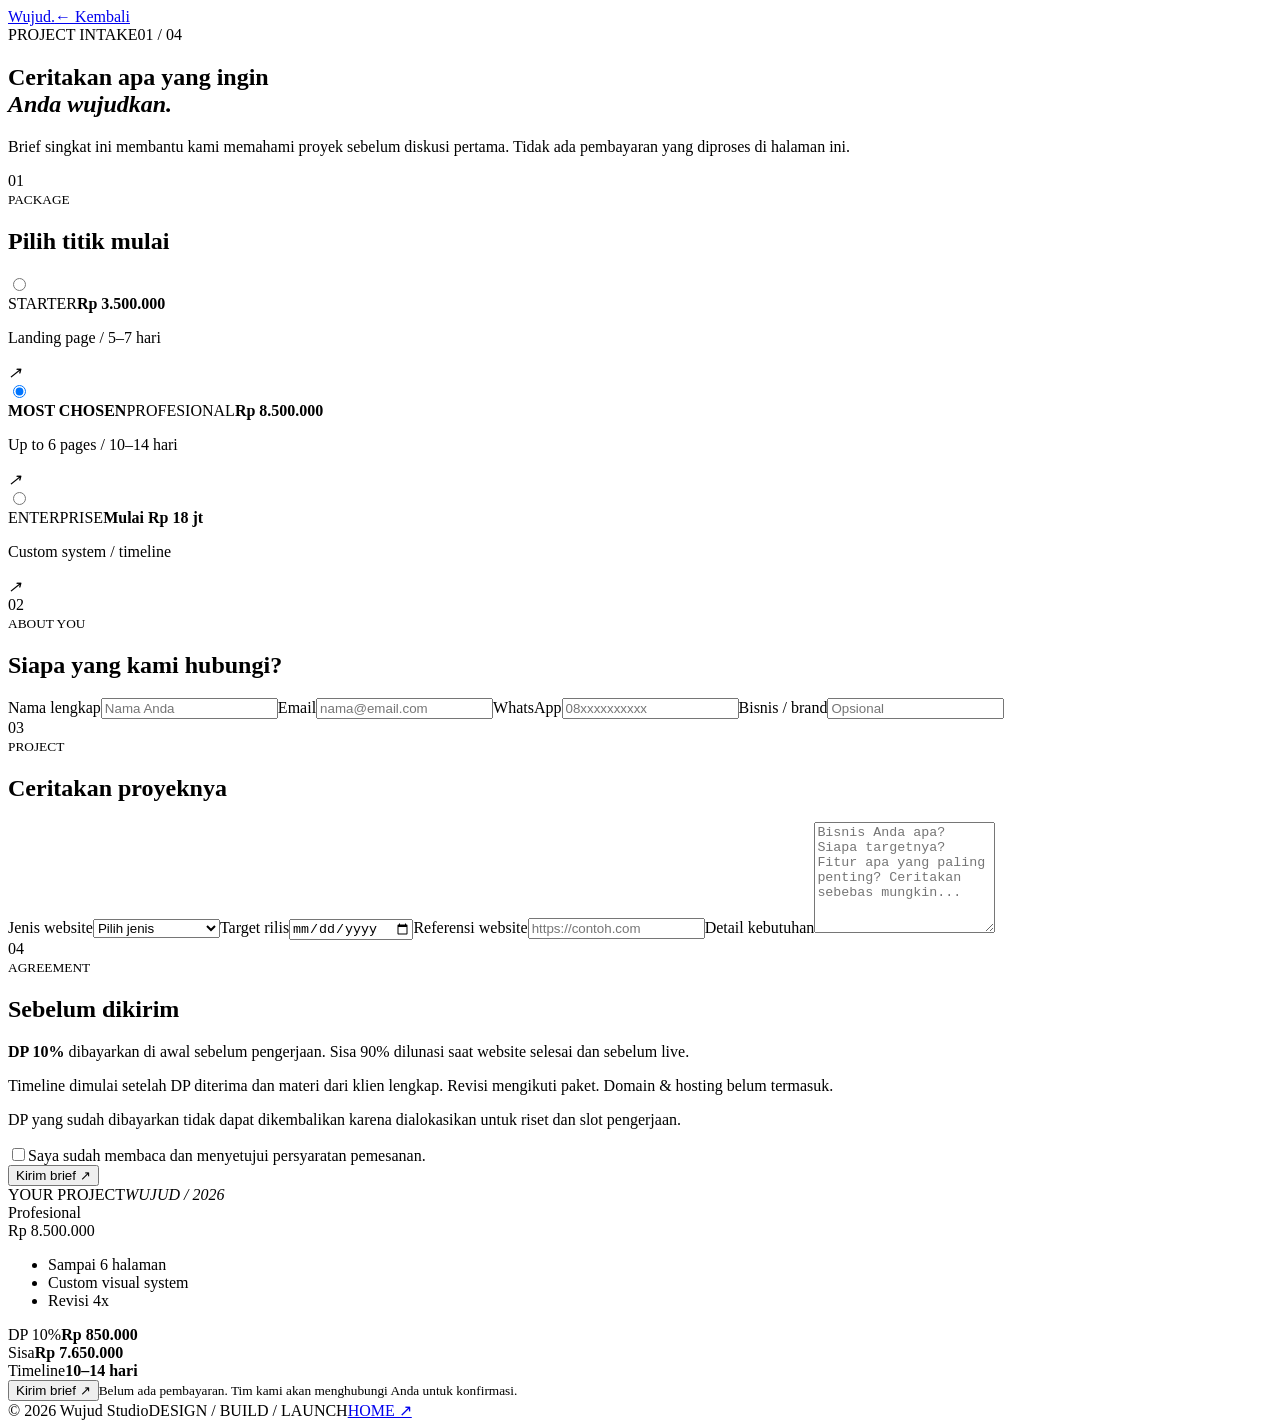
==== commit cf22a7e6: "Update pesan.html" ====
--- a/pesan.html
+++ b/pesan.html
@@ -1 +1 @@
-<!doctype html><html lang="id"><head><meta charset="utf-8"><meta name="viewport" content="width=device-width,initial-scale=1"><meta name="theme-color" content="#090909"><title>Mulai Proyek — Wujud</title><link rel="preconnect" href="https://fonts.googleapis.com"><link rel="preconnect" href="https://fonts.gstatic.com" crossorigin><link href="https://fonts.googleapis.com/css2?family=DM+Mono:wght@400;500&family=Manrope:wght@400;500;600;700;800&family=Playfair+Display:ital,wght@0,500;0,600;1,500;1,600&display=swap" rel="stylesheet"><link rel="stylesheet" href="style2.css"></head><body class="order-page"><div class="grain"></div><div class="progress"><i id="progress"></i></div><header class="nav"><div class="nav-inner"><a class="logo" href="index.html">Wujud<span>.</span></a><a class="back-link" href="index.html">← Kembali</a></div></header><main><section class="order-intro"><div class="section-label"><span>PROJECT INTAKE</span><span>01 / 04</span></div><h1>Ceritakan apa yang ingin<br><em>Anda wujudkan.</em></h1><p>Brief singkat ini membantu kami memahami proyek sebelum diskusi pertama. Tidak ada pembayaran yang diproses di halaman ini.</p></section><section class="order-shell"><form id="orderForm" novalidate><div class="order-main"><div class="step-block"><div class="step-head"><span>01</span><div><small>PACKAGE</small><h2>Pilih titik mulai</h2></div></div><div class="package-select"><label><input type="radio" name="package" value="starter"><div><span>STARTER</span><strong>Rp 3.500.000</strong><p>Landing page / 5–7 hari</p><i>↗</i></div></label><label><input type="radio" name="package" value="profesional" checked><div class="chosen"><b>MOST CHOSEN</b><span>PROFESIONAL</span><strong>Rp 8.500.000</strong><p>Up to 6 pages / 10–14 hari</p><i>↗</i></div></label><label><input type="radio" name="package" value="enterprise"><div><span>ENTERPRISE</span><strong>Mulai Rp 18 jt</strong><p>Custom system / timeline</p><i>↗</i></div></label></div></div><div class="step-block"><div class="step-head"><span>02</span><div><small>ABOUT YOU</small><h2>Siapa yang kami hubungi?</h2></div></div><div class="field-grid"><label><span>Nama lengkap</span><input id="fullName" name="fullName" placeholder="Nama Anda" required></label><label><span>Email</span><input id="email" name="email" type="email" placeholder="nama@email.com" required></label><label><span>WhatsApp</span><input id="whatsapp" name="whatsapp" type="tel" placeholder="08xxxxxxxxxx" required></label><label><span>Bisnis / brand</span><input id="brand" name="brand" placeholder="Opsional"></label></div></div><div class="step-block"><div class="step-head"><span>03</span><div><small>PROJECT</small><h2>Ceritakan proyeknya</h2></div></div><div class="field-grid"><label><span>Jenis website</span><select id="websiteType" required><option value="" selected disabled>Pilih jenis</option><option>Landing Page</option><option>Company Profile</option><option>Toko Online</option><option>Web App Custom</option></select></label><label><span>Target rilis</span><input id="targetDate" type="date"></label><label class="full"><span>Referensi website</span><input id="reference" type="url" placeholder="https://contoh.com"></label><label class="full"><span>Detail kebutuhan</span><textarea id="description" rows="7" required placeholder="Bisnis Anda apa? Siapa targetnya? Fitur apa yang paling penting? Ceritakan sebebas mungkin..."></textarea></label></div></div><div class="step-block"><div class="step-head"><span>04</span><div><small>AGREEMENT</small><h2>Sebelum dikirim</h2></div></div><div class="terms"><p><b>DP 10%</b> dibayarkan di awal sebelum pengerjaan. Sisa 90% dilunasi saat website selesai dan sebelum live.</p><p>Timeline dimulai setelah DP diterima dan materi dari klien lengkap. Revisi mengikuti paket. Domain & hosting belum termasuk.</p><p>DP yang sudah dibayarkan tidak dapat dikembalikan karena dialokasikan untuk riset dan slot pengerjaan.</p></div><label class="agree"><input id="agreeTerms" type="checkbox" required><span></span>Saya sudah membaca dan menyetujui persyaratan pemesanan.</label></div><button class="submit-mobile" type="submit">Kirim brief <span>↗</span></button></form><aside class="order-summary"><div class="summary-sticky"><div class="summary-label"><span>YOUR PROJECT</span><i>WUJUD / 2026</i></div><div class="summary-name" id="summaryName">Profesional</div><div class="summary-price" id="summaryPrice">Rp 8.500.000</div><ul id="summaryIncludes"><li>Sampai 6 halaman</li><li>Custom visual system</li><li>Revisi 4x</li></ul><div class="summary-lines"><div><span>DP 10%</span><strong id="summaryDP">Rp 850.000</strong></div><div><span>Sisa</span><strong id="summaryRemaining">Rp 7.650.000</strong></div><div><span>Timeline</span><strong id="summaryDays">10–14 hari</strong></div></div><button class="submit-desktop" type="submit" form="orderForm">Kirim brief <span>↗</span></button><small>Belum ada pembayaran. Tim kami akan menghubungi Anda untuk konfirmasi.</small></div></aside></section><section class="confirmation" id="confirmationPanel" hidden><div class="confirm-no">✓</div><small>BRIEF RECEIVED</small><h2>Nice. Sekarang<br><em>tinggal ngobrol.</em></h2><p>Terima kasih, <b id="confName">-</b>. Brief untuk paket <b id="confPackage">-</b> sudah diproses sebagai simulasi front-end.</p><a href="index.html" class="price-btn">Kembali ke Wujud <span>↗</span></a></section></main><footer class="footer"><div class="footer-bottom"><span>© 2026 Wujud Studio</span><span>DESIGN / BUILD / LAUNCH</span><a href="index.html">HOME ↗</a></div></footer><script src="script.js"></script></body></html>
+<!doctype html><html lang="id"><head><meta charset="utf-8"><meta name="viewport" content="width=device-width,initial-scale=1"><meta name="theme-color" content="#090909"><title>Mulai Proyek — Wujud</title><link rel="preconnect" href="https://fonts.googleapis.com"><link rel="preconnect" href="https://fonts.gstatic.com" crossorigin><link href="https://fonts.googleapis.com/css2?family=DM+Mono:wght@400;500&family=Manrope:wght@400;500;600;700;800&family=Playfair+Display:ital,wght@0,500;0,600;1,500;1,600&display=swap" rel="stylesheet"><link rel="stylesheet" href="style.css"></head><body class="order-page"><div class="grain"></div><div class="progress"><i id="progress"></i></div><header class="nav"><div class="nav-inner"><a class="logo" href="index.html">Wujud<span>.</span></a><a class="back-link" href="index.html">← Kembali</a></div></header><main><section class="order-intro"><div class="section-label"><span>PROJECT INTAKE</span><span>01 / 04</span></div><h1>Ceritakan apa yang ingin<br><em>Anda wujudkan.</em></h1><p>Brief singkat ini membantu kami memahami proyek sebelum diskusi pertama. Tidak ada pembayaran yang diproses di halaman ini.</p></section><section class="order-shell"><form id="orderForm" novalidate><div class="order-main"><div class="step-block"><div class="step-head"><span>01</span><div><small>PACKAGE</small><h2>Pilih titik mulai</h2></div></div><div class="package-select"><label><input type="radio" name="package" value="starter"><div><span>STARTER</span><strong>Rp 3.500.000</strong><p>Landing page / 5–7 hari</p><i>↗</i></div></label><label><input type="radio" name="package" value="profesional" checked><div class="chosen"><b>MOST CHOSEN</b><span>PROFESIONAL</span><strong>Rp 8.500.000</strong><p>Up to 6 pages / 10–14 hari</p><i>↗</i></div></label><label><input type="radio" name="package" value="enterprise"><div><span>ENTERPRISE</span><strong>Mulai Rp 18 jt</strong><p>Custom system / timeline</p><i>↗</i></div></label></div></div><div class="step-block"><div class="step-head"><span>02</span><div><small>ABOUT YOU</small><h2>Siapa yang kami hubungi?</h2></div></div><div class="field-grid"><label><span>Nama lengkap</span><input id="fullName" name="fullName" placeholder="Nama Anda" required></label><label><span>Email</span><input id="email" name="email" type="email" placeholder="nama@email.com" required></label><label><span>WhatsApp</span><input id="whatsapp" name="whatsapp" type="tel" placeholder="08xxxxxxxxxx" required></label><label><span>Bisnis / brand</span><input id="brand" name="brand" placeholder="Opsional"></label></div></div><div class="step-block"><div class="step-head"><span>03</span><div><small>PROJECT</small><h2>Ceritakan proyeknya</h2></div></div><div class="field-grid"><label><span>Jenis website</span><select id="websiteType" required><option value="" selected disabled>Pilih jenis</option><option>Landing Page</option><option>Company Profile</option><option>Toko Online</option><option>Web App Custom</option></select></label><label><span>Target rilis</span><input id="targetDate" type="date"></label><label class="full"><span>Referensi website</span><input id="reference" type="url" placeholder="https://contoh.com"></label><label class="full"><span>Detail kebutuhan</span><textarea id="description" rows="7" required placeholder="Bisnis Anda apa? Siapa targetnya? Fitur apa yang paling penting? Ceritakan sebebas mungkin..."></textarea></label></div></div><div class="step-block"><div class="step-head"><span>04</span><div><small>AGREEMENT</small><h2>Sebelum dikirim</h2></div></div><div class="terms"><p><b>DP 10%</b> dibayarkan di awal sebelum pengerjaan. Sisa 90% dilunasi saat website selesai dan sebelum live.</p><p>Timeline dimulai setelah DP diterima dan materi dari klien lengkap. Revisi mengikuti paket. Domain & hosting belum termasuk.</p><p>DP yang sudah dibayarkan tidak dapat dikembalikan karena dialokasikan untuk riset dan slot pengerjaan.</p></div><label class="agree"><input id="agreeTerms" type="checkbox" required><span></span>Saya sudah membaca dan menyetujui persyaratan pemesanan.</label></div><button class="submit-mobile" type="submit">Kirim brief <span>↗</span></button></form><aside class="order-summary"><div class="summary-sticky"><div class="summary-label"><span>YOUR PROJECT</span><i>WUJUD / 2026</i></div><div class="summary-name" id="summaryName">Profesional</div><div class="summary-price" id="summaryPrice">Rp 8.500.000</div><ul id="summaryIncludes"><li>Sampai 6 halaman</li><li>Custom visual system</li><li>Revisi 4x</li></ul><div class="summary-lines"><div><span>DP 10%</span><strong id="summaryDP">Rp 850.000</strong></div><div><span>Sisa</span><strong id="summaryRemaining">Rp 7.650.000</strong></div><div><span>Timeline</span><strong id="summaryDays">10–14 hari</strong></div></div><button class="submit-desktop" type="submit" form="orderForm">Kirim brief <span>↗</span></button><small>Belum ada pembayaran. Tim kami akan menghubungi Anda untuk konfirmasi.</small></div></aside></section><section class="confirmation" id="confirmationPanel" hidden><div class="confirm-no">✓</div><small>BRIEF RECEIVED</small><h2>Nice. Sekarang<br><em>tinggal ngobrol.</em></h2><p>Terima kasih, <b id="confName">-</b>. Brief untuk paket <b id="confPackage">-</b> sudah diproses sebagai simulasi front-end.</p><a href="index.html" class="price-btn">Kembali ke Wujud <span>↗</span></a></section></main><footer class="footer"><div class="footer-bottom"><span>© 2026 Wujud Studio</span><span>DESIGN / BUILD / LAUNCH</span><a href="index.html">HOME ↗</a></div></footer><script src="script.js"></script></body></html>
